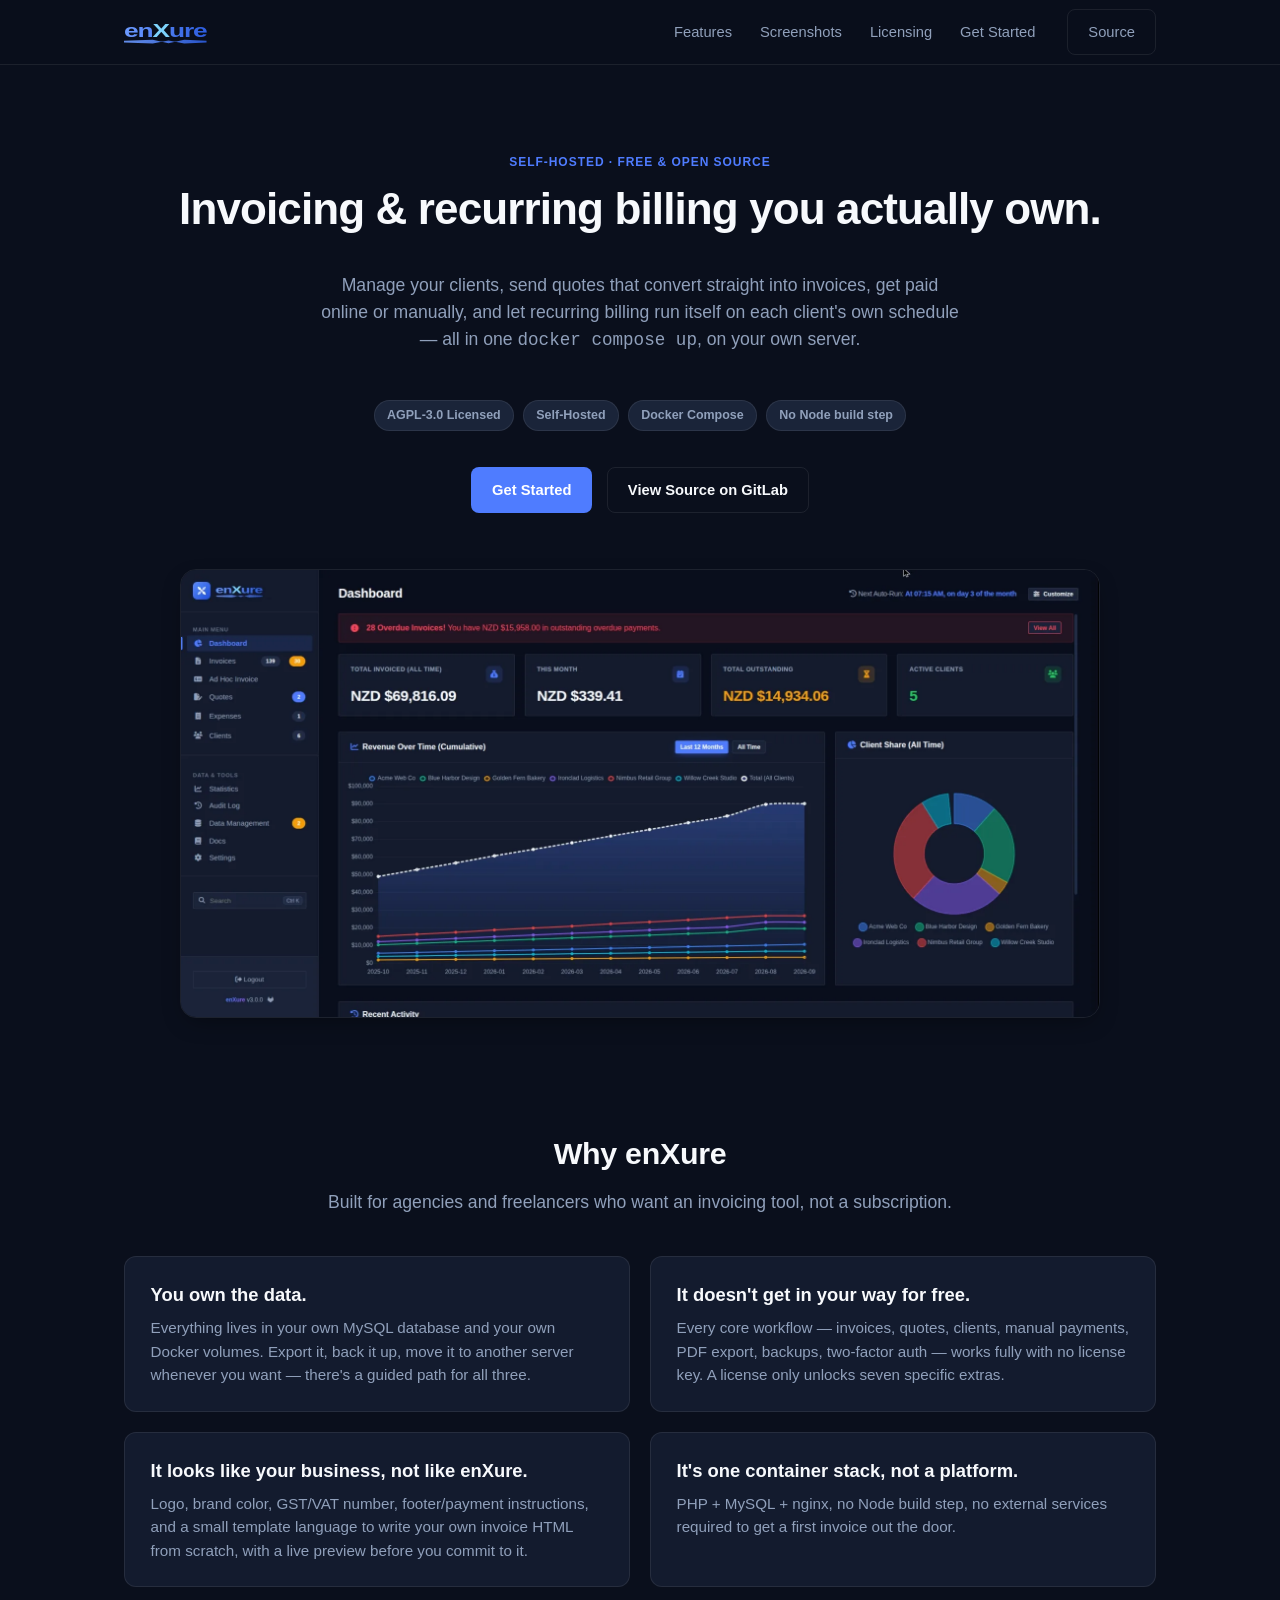
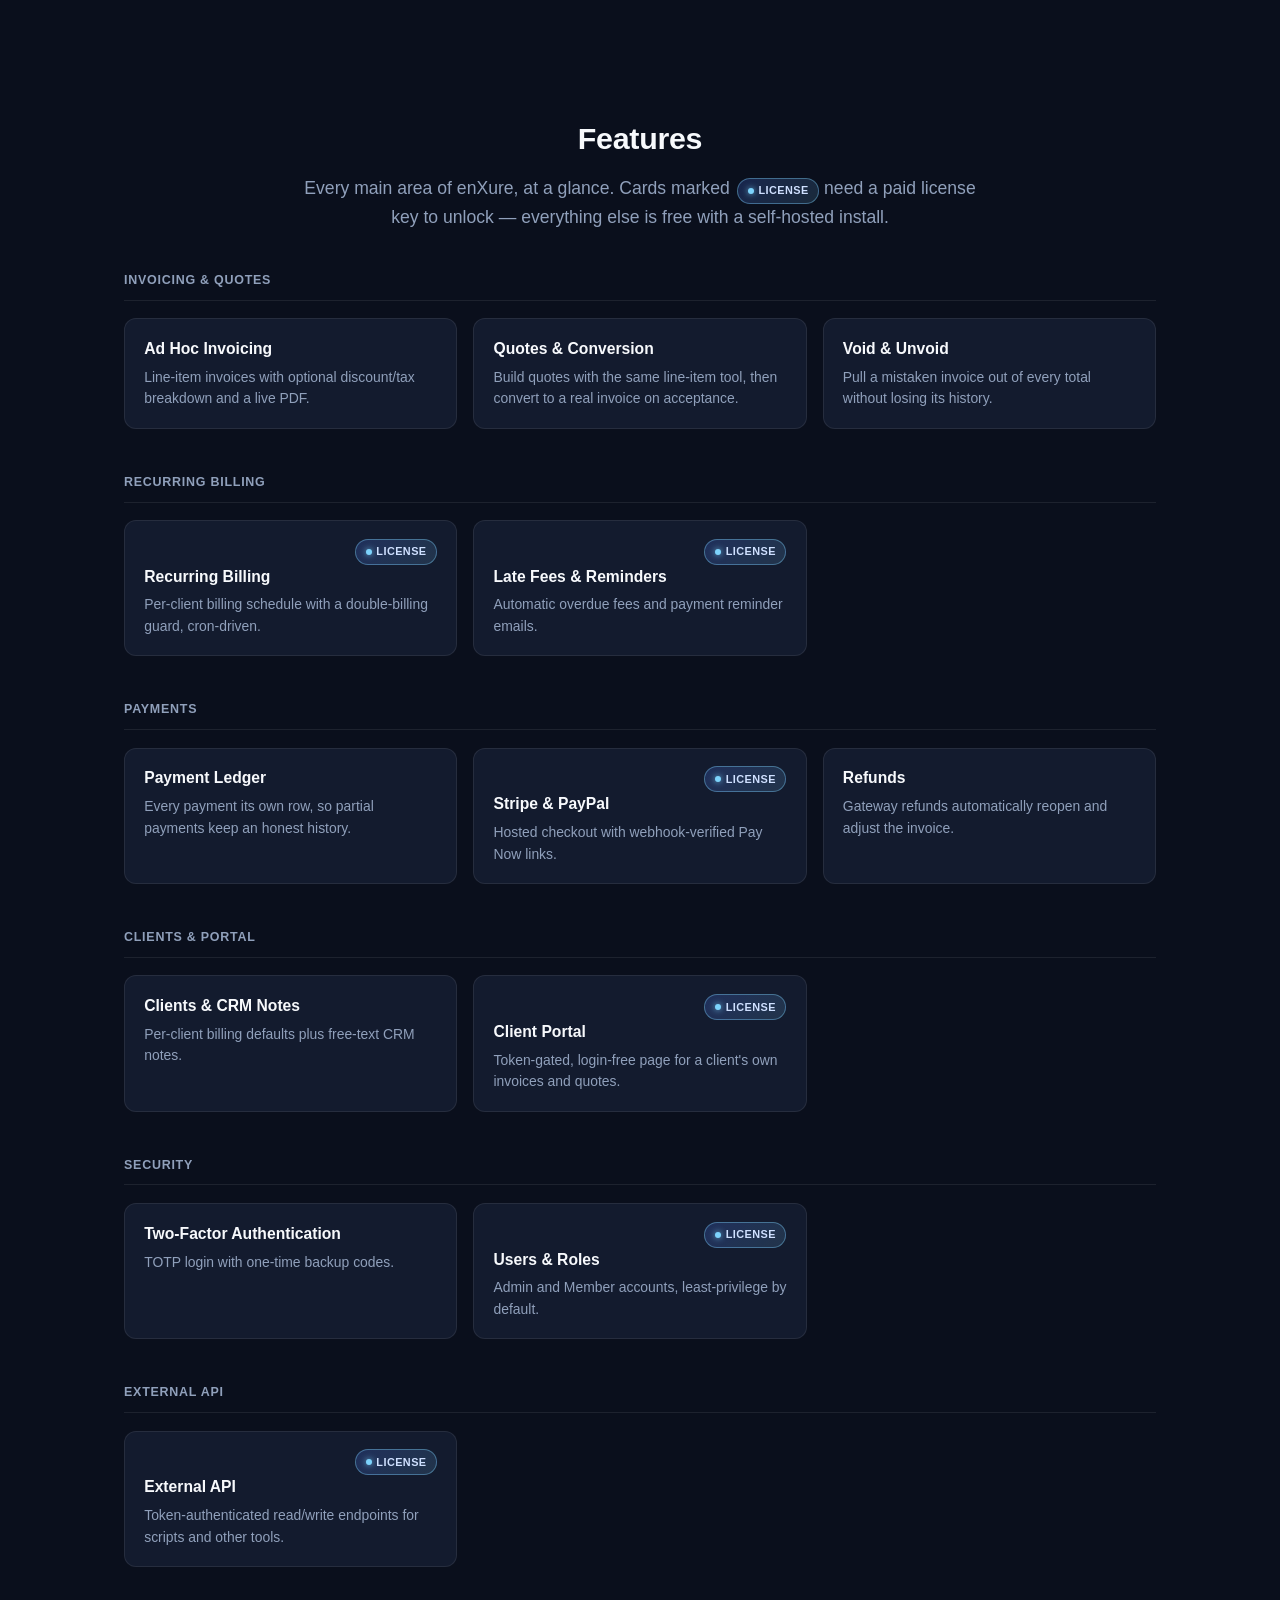
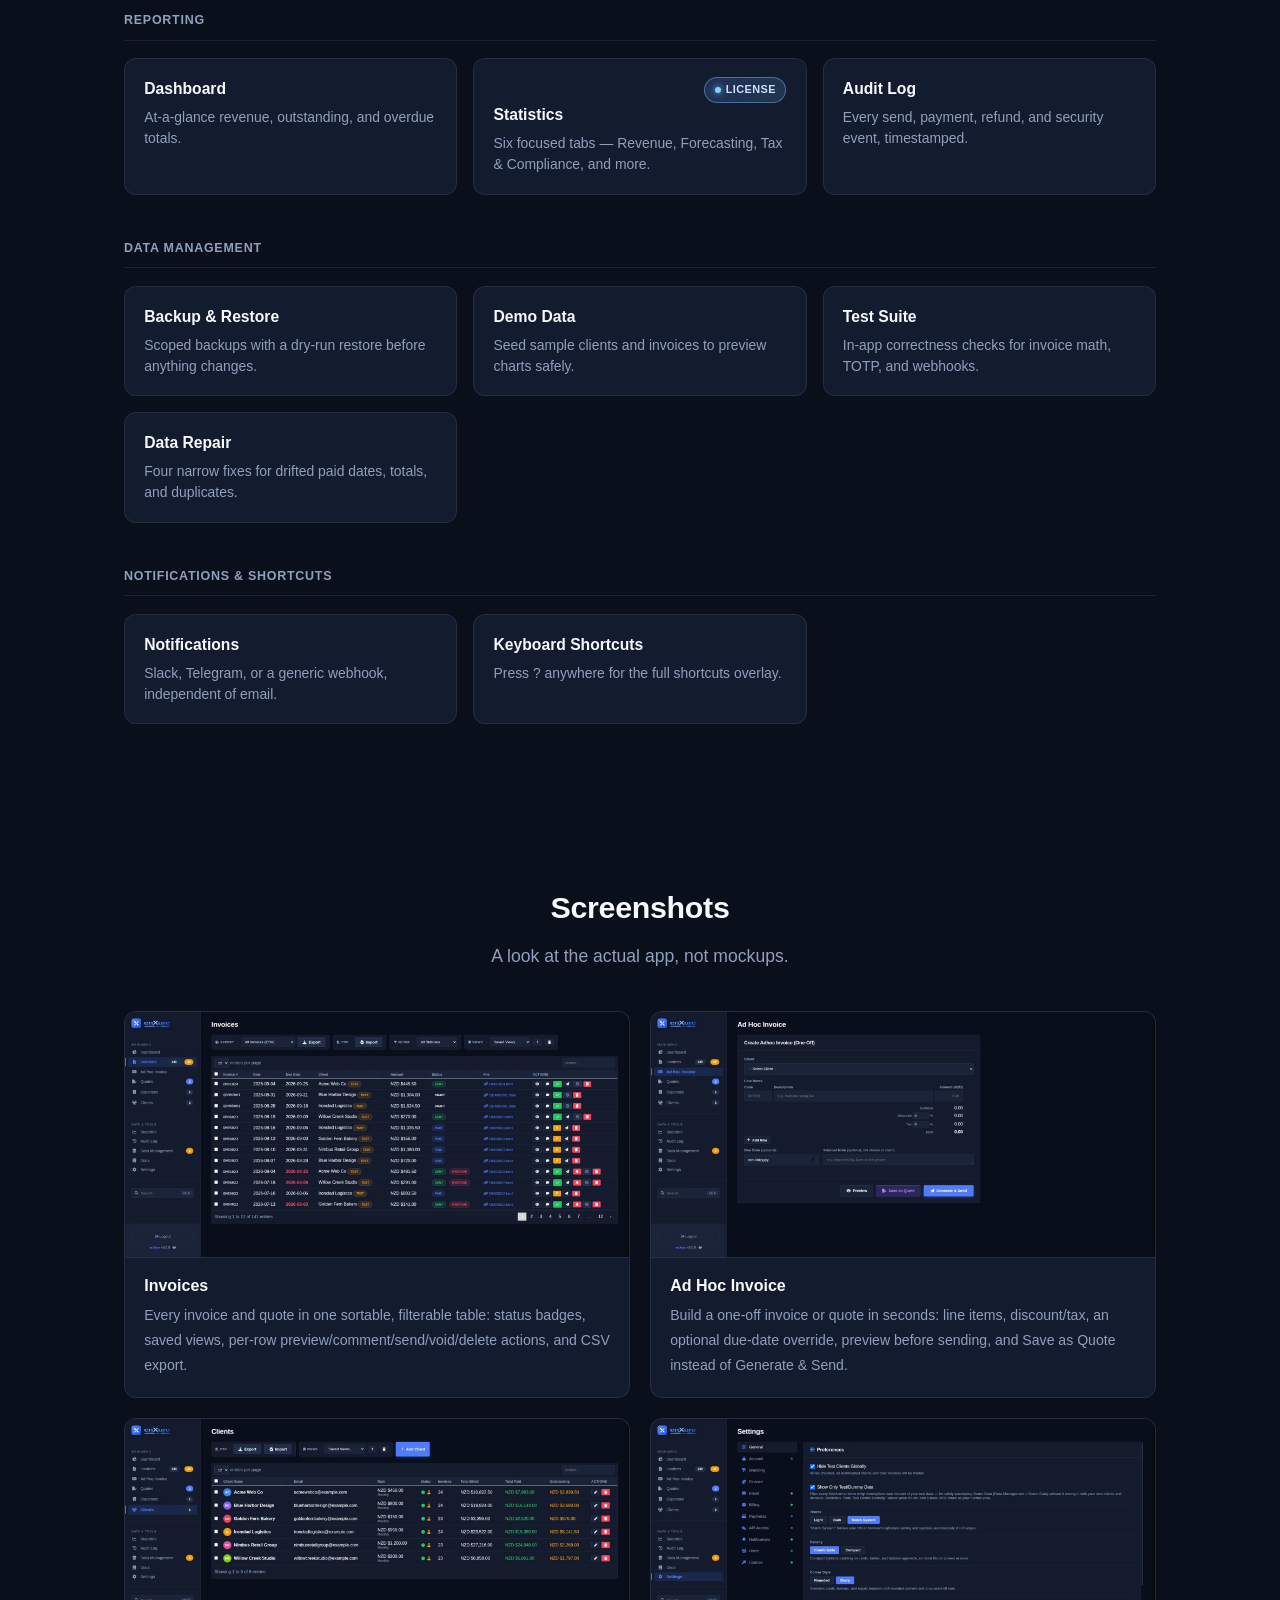
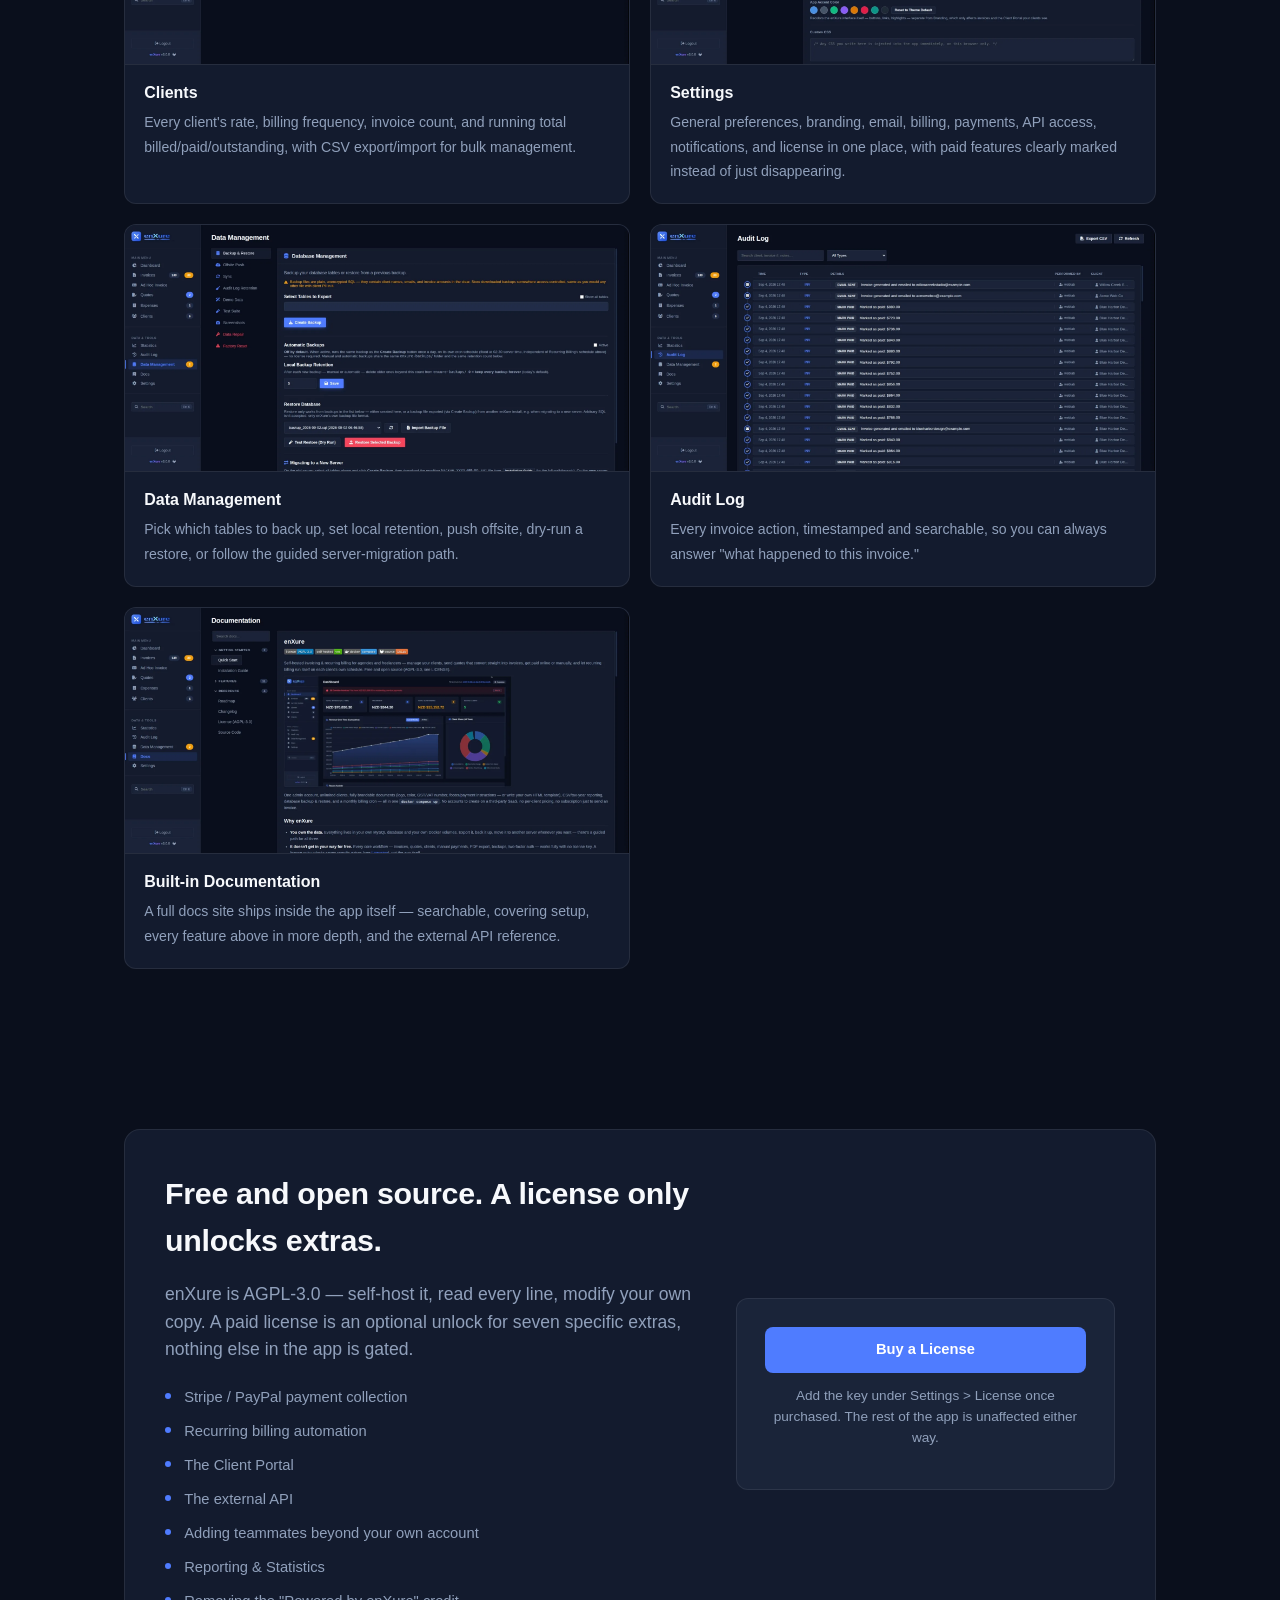
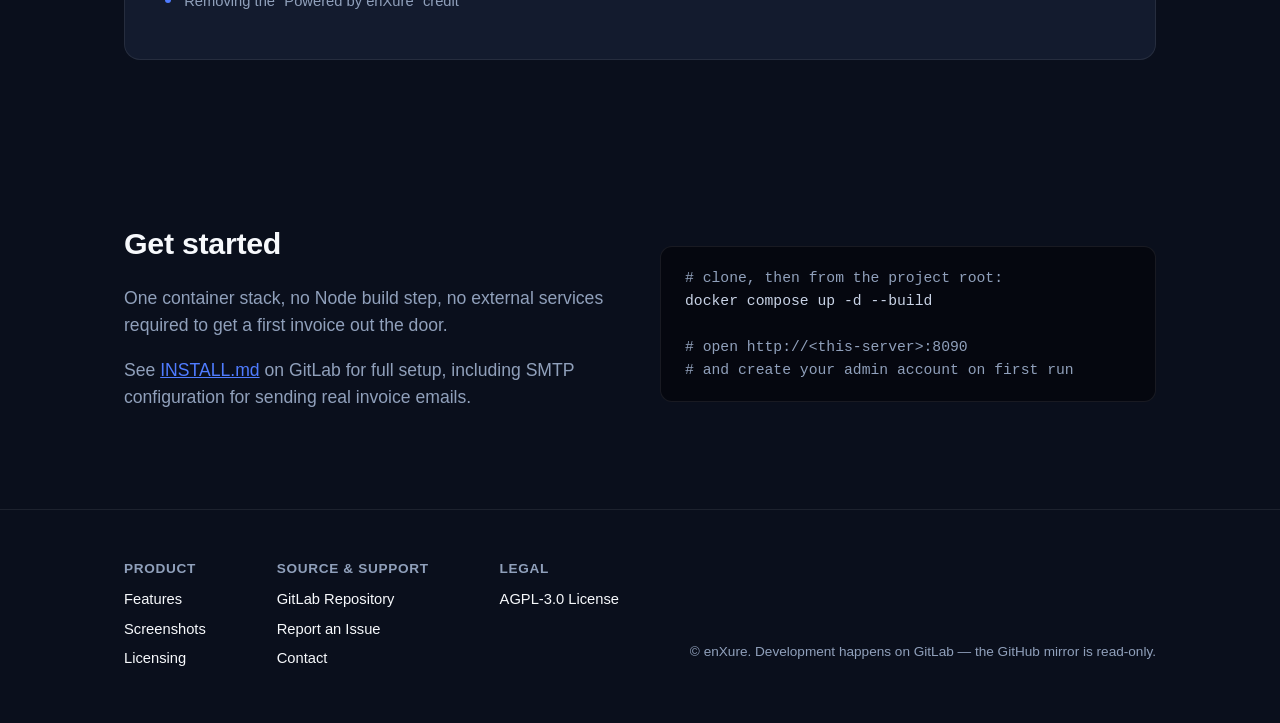
==== public/index.html @ fd8cf724 "CI: add public GitLab Pages landing site and Pages job Static marketing/landing page under public/ (" ====
<!DOCTYPE html>
<html lang="en">

<head>
    <meta charset="UTF-8">
    <meta name="viewport" content="width=device-width, initial-scale=1.0">
    <title>enXure — Self-Hosted Invoicing &amp; Recurring Billing</title>
    <meta name="description"
        content="Self-hosted invoicing and recurring billing for agencies and freelancers. Free and open source (AGPL-3.0), one docker compose up to run.">
    <link rel="icon" type="image/svg+xml" href="assets/img/enxure-mark.svg" />
    <link rel="alternate icon" href="assets/img/favicon.ico" />
    <link rel="apple-touch-icon" href="assets/img/apple-touch-icon.png" />
    <meta name="theme-color" content="#0a0f1c" />
    <style>
        :root {
            --bg-color: #0a0f1c;
            --surface: #131b2e;
            --surface-2: #1a2439;
            --surface-hover: #212d47;
            --text-primary: #f7f9fc;
            --text-secondary: #90a0bb;
            --accent: #4f7cff;
            --accent-hover: #3d63e0;
            --accent-soft: rgba(79, 124, 255, 0.12);
            --border: rgba(255, 255, 255, 0.08);
            --radius-sm: 8px;
            --radius-md: 12px;
            --radius-lg: 16px;
            --shadow-md: 0 8px 24px -8px rgba(0, 0, 0, 0.45);
        }

        * {
            box-sizing: border-box;
        }

        html {
            scroll-behavior: smooth;
        }

        body {
            margin: 0;
            background: var(--bg-color);
            color: var(--text-primary);
            font-family: -apple-system, BlinkMacSystemFont, "Segoe UI", Inter, Roboto, sans-serif;
            line-height: 1.55;
        }

        a {
            color: var(--accent);
        }

        .wrap {
            max-width: 1080px;
            margin: 0 auto;
            padding: 0 1.5rem;
        }

        header.site-nav {
            position: sticky;
            top: 0;
            z-index: 10;
            background: rgba(10, 15, 28, 0.85);
            backdrop-filter: blur(8px);
            border-bottom: 1px solid var(--border);
        }

        .site-nav .wrap {
            display: flex;
            align-items: center;
            justify-content: space-between;
            height: 64px;
        }

        .site-nav img.wordmark {
            height: 26px;
            display: block;
        }

        .site-nav nav {
            display: flex;
            gap: 1.75rem;
            align-items: center;
        }

        .site-nav nav a {
            color: var(--text-secondary);
            text-decoration: none;
            font-size: 0.92rem;
            font-weight: 500;
        }

        .site-nav nav a:hover {
            color: var(--text-primary);
        }

        .site-nav .btn {
            margin-left: 0.25rem;
        }

        .btn {
            display: inline-flex;
            align-items: center;
            gap: 0.4rem;
            padding: 0.65rem 1.25rem;
            border-radius: var(--radius-sm);
            font-weight: 600;
            font-size: 0.92rem;
            text-decoration: none;
            border: 1px solid transparent;
            cursor: pointer;
        }

        .btn-primary {
            background: var(--accent);
            color: #fff;
        }

        .btn-primary:hover {
            background: var(--accent-hover);
        }

        .btn-ghost {
            background: transparent;
            border-color: var(--border);
            color: var(--text-primary);
        }

        .btn-ghost:hover {
            background: var(--surface-hover);
        }

        section {
            padding: 5rem 0;
        }

        section.tight {
            padding: 3rem 0;
        }

        .eyebrow {
            text-transform: uppercase;
            letter-spacing: 0.08em;
            font-size: 0.75rem;
            font-weight: 700;
            color: var(--accent);
            margin: 0 0 0.75rem;
        }

        h1 {
            font-size: 2.75rem;
            line-height: 1.15;
            margin: 0 0 1.25rem;
            letter-spacing: -0.02em;
        }

        h2 {
            font-size: 1.9rem;
            margin: 0 0 0.75rem;
            letter-spacing: -0.01em;
        }

        h3 {
            font-size: 1.15rem;
            margin: 0 0 0.4rem;
        }

        .sub {
            color: var(--text-secondary);
            font-size: 1.1rem;
            max-width: 640px;
        }

        .section-head {
            max-width: 680px;
            margin: 0 auto 2.5rem;
            text-align: center;
        }

        .section-head .sub {
            max-width: none;
            margin: 0 auto;
        }

        /* Hero */
        .hero {
            padding: 5.5rem 0 4rem;
            text-align: center;
        }

        .hero .wrap {
            display: flex;
            flex-direction: column;
            align-items: center;
        }

        .badges {
            display: flex;
            gap: 0.6rem;
            flex-wrap: wrap;
            justify-content: center;
            margin: 1.75rem 0 2.25rem;
        }

        .badge {
            display: inline-flex;
            align-items: center;
            padding: 0.3rem 0.75rem;
            border-radius: 999px;
            font-size: 0.78rem;
            font-weight: 600;
            background: var(--surface-2);
            border: 1px solid var(--border);
            color: var(--text-secondary);
        }

        .badge.license {
            background: linear-gradient(135deg, rgba(79, 124, 255, 0.22), rgba(125, 211, 252, 0.14));
            border-color: rgba(125, 211, 252, 0.4);
            color: #cfe0ff;
            text-transform: uppercase;
            letter-spacing: 0.04em;
            font-size: 0.68rem;
            padding: 0.22rem 0.6rem;
            gap: 0.3rem;
        }

        .badge.license::before {
            content: "";
            width: 6px;
            height: 6px;
            border-radius: 50%;
            background: #7dd3fc;
            box-shadow: 0 0 6px rgba(125, 211, 252, 0.9);
        }

        .cta-row {
            display: flex;
            gap: 0.9rem;
            flex-wrap: wrap;
            justify-content: center;
        }

        .hero-shot {
            margin-top: 3.5rem;
            border-radius: var(--radius-lg);
            overflow: hidden;
            border: 1px solid var(--border);
            box-shadow: var(--shadow-md);
            max-width: 920px;
        }

        .hero-shot img {
            display: block;
            width: 100%;
            height: auto;
        }

        /* Why cards */
        .why-grid {
            display: grid;
            grid-template-columns: repeat(2, 1fr);
            gap: 1.25rem;
        }

        .why-card {
            background: var(--surface);
            border: 1px solid var(--border);
            border-radius: var(--radius-md);
            padding: 1.5rem 1.6rem;
        }

        .why-card p {
            color: var(--text-secondary);
            margin: 0;
            font-size: 0.95rem;
        }

        /* Feature groups */
        .feature-group {
            margin-bottom: 2.75rem;
        }

        .feature-group:last-child {
            margin-bottom: 0;
        }

        .feature-group-title {
            font-size: 0.78rem;
            font-weight: 700;
            text-transform: uppercase;
            letter-spacing: 0.06em;
            color: var(--text-secondary);
            border-bottom: 1px solid var(--border);
            padding-bottom: 0.6rem;
            margin-bottom: 1.1rem;
        }

        .feature-cards-grid {
            display: grid;
            grid-template-columns: repeat(3, 1fr);
            gap: 1rem;
        }

        .feature-card {
            background: var(--surface);
            border: 1px solid var(--border);
            border-radius: var(--radius-md);
            padding: 1.1rem 1.2rem;
            transition: transform 0.15s ease, border-color 0.15s ease, background 0.15s ease, box-shadow 0.15s ease;
        }

        .feature-card:hover {
            transform: translateY(-3px);
            border-color: rgba(79, 124, 255, 0.4);
            background: var(--surface-hover);
            box-shadow: var(--shadow-md);
        }

        .feature-card-top {
            display: flex;
            justify-content: flex-end;
            min-height: 1.4rem;
        }

        .feature-card-title {
            font-weight: 700;
            font-size: 0.98rem;
            margin-bottom: 0.35rem;
        }

        .feature-card-desc {
            color: var(--text-secondary);
            font-size: 0.87rem;
            margin: 0;
        }

        /* Screenshots */
        .shot-grid {
            display: grid;
            grid-template-columns: repeat(2, 1fr);
            gap: 1.25rem;
        }

        .shot-card {
            background: var(--surface);
            border: 1px solid var(--border);
            border-radius: var(--radius-md);
            overflow: hidden;
        }

        .shot-card img {
            display: block;
            width: 100%;
            height: auto;
            border-bottom: 1px solid var(--border);
        }

        .shot-card-body {
            padding: 1rem 1.2rem 1.2rem;
        }

        .shot-card-body strong {
            display: block;
            margin-bottom: 0.25rem;
        }

        .shot-card-body span {
            color: var(--text-secondary);
            font-size: 0.88rem;
        }

        /* Licensing */
        .license-panel {
            background: var(--surface);
            border: 1px solid var(--border);
            border-radius: var(--radius-lg);
            padding: 2.5rem;
            display: grid;
            grid-template-columns: 1.4fr 1fr;
            gap: 2.5rem;
            align-items: center;
        }

        .license-panel .sub {
            max-width: none;
        }

        .license-list {
            margin: 1rem 0 0;
            padding: 0;
            list-style: none;
            color: var(--text-secondary);
            font-size: 0.92rem;
        }

        .license-list li {
            padding: 0.35rem 0 0.35rem 1.2rem;
            position: relative;
        }

        .license-list li::before {
            content: "";
            position: absolute;
            left: 0;
            top: 0.75rem;
            width: 6px;
            height: 6px;
            border-radius: 50%;
            background: var(--accent);
        }

        .license-buy {
            background: var(--surface-2);
            border: 1px solid var(--border);
            border-radius: var(--radius-md);
            padding: 1.75rem;
            text-align: center;
        }

        .license-buy .price-note {
            color: var(--text-secondary);
            font-size: 0.85rem;
            margin-top: 0.75rem;
        }

        /* Quick start */
        .quickstart-panel {
            display: grid;
            grid-template-columns: 1fr 1fr;
            gap: 2.5rem;
            align-items: center;
        }

        pre.code {
            background: #05070f;
            border: 1px solid var(--border);
            border-radius: var(--radius-md);
            padding: 1.25rem 1.5rem;
            font-family: "SF Mono", Menlo, Consolas, monospace;
            font-size: 0.92rem;
            color: #c9d3e6;
            overflow-x: auto;
        }

        pre.code .cmt {
            color: var(--text-secondary);
        }

        /* Footer */
        footer {
            border-top: 1px solid var(--border);
            padding: 3rem 0;
        }

        footer .wrap {
            display: flex;
            justify-content: space-between;
            flex-wrap: wrap;
            gap: 1.5rem;
        }

        footer .foot-col h4 {
            margin: 0 0 0.6rem;
            font-size: 0.85rem;
            color: var(--text-secondary);
            text-transform: uppercase;
            letter-spacing: 0.05em;
        }

        footer .foot-col a {
            display: block;
            color: var(--text-primary);
            text-decoration: none;
            font-size: 0.92rem;
            margin-bottom: 0.4rem;
        }

        footer .foot-col a:hover {
            color: var(--accent);
        }

        footer .copyright {
            color: var(--text-secondary);
            font-size: 0.85rem;
        }

        @media (max-width: 760px) {
            h1 {
                font-size: 2.1rem;
            }

            .why-grid,
            .shot-grid,
            .quickstart-panel {
                grid-template-columns: 1fr;
            }

            .feature-cards-grid {
                grid-template-columns: 1fr 1fr;
            }

            .license-panel {
                grid-template-columns: 1fr;
                padding: 1.75rem;
            }

            .site-nav nav a:not(.btn) {
                display: none;
            }
        }
    </style>
</head>

<body>

    <header class="site-nav">
        <div class="wrap">
            <img class="wordmark" src="assets/img/enxure-wordmark.svg" alt="enXure">
            <nav>
                <a href="#features">Features</a>
                <a href="#screenshots">Screenshots</a>
                <a href="#licensing">Licensing</a>
                <a href="#get-started">Get Started</a>
                <a class="btn btn-ghost" href="https://gitlab.com/weblabnz/enxure" target="_blank" rel="noopener">Source</a>
            </nav>
        </div>
    </header>

    <section class="hero">
        <div class="wrap">
            <p class="eyebrow">Self-hosted &middot; Free &amp; open source</p>
            <h1>Invoicing &amp; recurring billing you actually own.</h1>
            <p class="sub">Manage your clients, send quotes that convert straight into invoices, get paid online or manually, and let recurring billing run itself on each client's own schedule &mdash; all in one <code>docker compose up</code>, on your own server.</p>
            <div class="badges">
                <span class="badge">AGPL-3.0 Licensed</span>
                <span class="badge">Self-Hosted</span>
                <span class="badge">Docker Compose</span>
                <span class="badge">No Node build step</span>
            </div>
            <div class="cta-row">
                <a class="btn btn-primary" href="#get-started">Get Started</a>
                <a class="btn btn-ghost" href="https://gitlab.com/weblabnz/enxure" target="_blank" rel="noopener">View Source on GitLab</a>
            </div>
            <div class="hero-shot">
                <img src="assets/screenshots/enxure-dashboard.webp" alt="enXure dashboard showing revenue, outstanding, and overdue totals">
            </div>
        </div>
    </section>

    <section class="tight" id="why">
        <div class="wrap">
            <div class="section-head">
                <h2>Why enXure</h2>
                <p class="sub">Built for agencies and freelancers who want an invoicing tool, not a subscription.</p>
            </div>
            <div class="why-grid">
                <div class="why-card">
                    <h3>You own the data.</h3>
                    <p>Everything lives in your own MySQL database and your own Docker volumes. Export it, back it up, move it to another server whenever you want &mdash; there's a guided path for all three.</p>
                </div>
                <div class="why-card">
                    <h3>It doesn't get in your way for free.</h3>
                    <p>Every core workflow &mdash; invoices, quotes, clients, manual payments, PDF export, backups, two-factor auth &mdash; works fully with no license key. A license only unlocks seven specific extras.</p>
                </div>
                <div class="why-card">
                    <h3>It looks like your business, not like enXure.</h3>
                    <p>Logo, brand color, GST/VAT number, footer/payment instructions, and a small template language to write your own invoice HTML from scratch, with a live preview before you commit to it.</p>
                </div>
                <div class="why-card">
                    <h3>It's one container stack, not a platform.</h3>
                    <p>PHP + MySQL + nginx, no Node build step, no external services required to get a first invoice out the door.</p>
                </div>
            </div>
        </div>
    </section>

    <section id="features">
        <div class="wrap">
            <div class="section-head">
                <h2>Features</h2>
                <p class="sub">Every main area of enXure, at a glance. Cards marked <span class="badge license" style="margin-left:0.15rem;">License</span> need a paid license key to unlock &mdash; everything else is free with a self-hosted install.</p>
            </div>

            <div class="feature-group">
                <div class="feature-group-title">Invoicing &amp; Quotes</div>
                <div class="feature-cards-grid">
                    <div class="feature-card">
                        <div class="feature-card-title">Ad Hoc Invoicing</div>
                        <p class="feature-card-desc">Line-item invoices with optional discount/tax breakdown and a live PDF.</p>
                    </div>
                    <div class="feature-card">
                        <div class="feature-card-title">Quotes &amp; Conversion</div>
                        <p class="feature-card-desc">Build quotes with the same line-item tool, then convert to a real invoice on acceptance.</p>
                    </div>
                    <div class="feature-card">
                        <div class="feature-card-title">Void &amp; Unvoid</div>
                        <p class="feature-card-desc">Pull a mistaken invoice out of every total without losing its history.</p>
                    </div>
                </div>
            </div>

            <div class="feature-group">
                <div class="feature-group-title">Recurring Billing</div>
                <div class="feature-cards-grid">
                    <div class="feature-card">
                        <div class="feature-card-top"><span class="badge license">License</span></div>
                        <div class="feature-card-title">Recurring Billing</div>
                        <p class="feature-card-desc">Per-client billing schedule with a double-billing guard, cron-driven.</p>
                    </div>
                    <div class="feature-card">
                        <div class="feature-card-top"><span class="badge license">License</span></div>
                        <div class="feature-card-title">Late Fees &amp; Reminders</div>
                        <p class="feature-card-desc">Automatic overdue fees and payment reminder emails.</p>
                    </div>
                </div>
            </div>

            <div class="feature-group">
                <div class="feature-group-title">Payments</div>
                <div class="feature-cards-grid">
                    <div class="feature-card">
                        <div class="feature-card-title">Payment Ledger</div>
                        <p class="feature-card-desc">Every payment its own row, so partial payments keep an honest history.</p>
                    </div>
                    <div class="feature-card">
                        <div class="feature-card-top"><span class="badge license">License</span></div>
                        <div class="feature-card-title">Stripe &amp; PayPal</div>
                        <p class="feature-card-desc">Hosted checkout with webhook-verified Pay Now links.</p>
                    </div>
                    <div class="feature-card">
                        <div class="feature-card-title">Refunds</div>
                        <p class="feature-card-desc">Gateway refunds automatically reopen and adjust the invoice.</p>
                    </div>
                </div>
            </div>

            <div class="feature-group">
                <div class="feature-group-title">Clients &amp; Portal</div>
                <div class="feature-cards-grid">
                    <div class="feature-card">
                        <div class="feature-card-title">Clients &amp; CRM Notes</div>
                        <p class="feature-card-desc">Per-client billing defaults plus free-text CRM notes.</p>
                    </div>
                    <div class="feature-card">
                        <div class="feature-card-top"><span class="badge license">License</span></div>
                        <div class="feature-card-title">Client Portal</div>
                        <p class="feature-card-desc">Token-gated, login-free page for a client's own invoices and quotes.</p>
                    </div>
                </div>
            </div>

            <div class="feature-group">
                <div class="feature-group-title">Security</div>
                <div class="feature-cards-grid">
                    <div class="feature-card">
                        <div class="feature-card-title">Two-Factor Authentication</div>
                        <p class="feature-card-desc">TOTP login with one-time backup codes.</p>
                    </div>
                    <div class="feature-card">
                        <div class="feature-card-top"><span class="badge license">License</span></div>
                        <div class="feature-card-title">Users &amp; Roles</div>
                        <p class="feature-card-desc">Admin and Member accounts, least-privilege by default.</p>
                    </div>
                </div>
            </div>

            <div class="feature-group">
                <div class="feature-group-title">External API</div>
                <div class="feature-cards-grid">
                    <div class="feature-card">
                        <div class="feature-card-top"><span class="badge license">License</span></div>
                        <div class="feature-card-title">External API</div>
                        <p class="feature-card-desc">Token-authenticated read/write endpoints for scripts and other tools.</p>
                    </div>
                </div>
            </div>

            <div class="feature-group">
                <div class="feature-group-title">Reporting</div>
                <div class="feature-cards-grid">
                    <div class="feature-card">
                        <div class="feature-card-title">Dashboard</div>
                        <p class="feature-card-desc">At-a-glance revenue, outstanding, and overdue totals.</p>
                    </div>
                    <div class="feature-card">
                        <div class="feature-card-top"><span class="badge license">License</span></div>
                        <div class="feature-card-title">Statistics</div>
                        <p class="feature-card-desc">Six focused tabs &mdash; Revenue, Forecasting, Tax &amp; Compliance, and more.</p>
                    </div>
                    <div class="feature-card">
                        <div class="feature-card-title">Audit Log</div>
                        <p class="feature-card-desc">Every send, payment, refund, and security event, timestamped.</p>
                    </div>
                </div>
            </div>

            <div class="feature-group">
                <div class="feature-group-title">Data Management</div>
                <div class="feature-cards-grid">
                    <div class="feature-card">
                        <div class="feature-card-title">Backup &amp; Restore</div>
                        <p class="feature-card-desc">Scoped backups with a dry-run restore before anything changes.</p>
                    </div>
                    <div class="feature-card">
                        <div class="feature-card-title">Demo Data</div>
                        <p class="feature-card-desc">Seed sample clients and invoices to preview charts safely.</p>
                    </div>
                    <div class="feature-card">
                        <div class="feature-card-title">Test Suite</div>
                        <p class="feature-card-desc">In-app correctness checks for invoice math, TOTP, and webhooks.</p>
                    </div>
                    <div class="feature-card">
                        <div class="feature-card-title">Data Repair</div>
                        <p class="feature-card-desc">Four narrow fixes for drifted paid dates, totals, and duplicates.</p>
                    </div>
                </div>
            </div>

            <div class="feature-group">
                <div class="feature-group-title">Notifications &amp; Shortcuts</div>
                <div class="feature-cards-grid">
                    <div class="feature-card">
                        <div class="feature-card-title">Notifications</div>
                        <p class="feature-card-desc">Slack, Telegram, or a generic webhook, independent of email.</p>
                    </div>
                    <div class="feature-card">
                        <div class="feature-card-title">Keyboard Shortcuts</div>
                        <p class="feature-card-desc">Press ? anywhere for the full shortcuts overlay.</p>
                    </div>
                </div>
            </div>
        </div>
    </section>

    <section id="screenshots">
        <div class="wrap">
            <div class="section-head">
                <h2>Screenshots</h2>
                <p class="sub">A look at the actual app, not mockups.</p>
            </div>
            <div class="shot-grid">
                <div class="shot-card">
                    <img src="assets/screenshots/enxure-invoices.webp" alt="Invoices list view">
                    <div class="shot-card-body">
                        <strong>Invoices</strong>
                        <span>Every invoice and quote in one sortable, filterable table: status badges, saved views, per-row preview/comment/send/void/delete actions, and CSV export.</span>
                    </div>
                </div>
                <div class="shot-card">
                    <img src="assets/screenshots/enxure-adhoc.webp" alt="Ad hoc invoice builder">
                    <div class="shot-card-body">
                        <strong>Ad Hoc Invoice</strong>
                        <span>Build a one-off invoice or quote in seconds: line items, discount/tax, an optional due-date override, preview before sending, and Save as Quote instead of Generate &amp; Send.</span>
                    </div>
                </div>
                <div class="shot-card">
                    <img src="assets/screenshots/enxure-clients.webp" alt="Clients list view">
                    <div class="shot-card-body">
                        <strong>Clients</strong>
                        <span>Every client's rate, billing frequency, invoice count, and running total billed/paid/outstanding, with CSV export/import for bulk management.</span>
                    </div>
                </div>
                <div class="shot-card">
                    <img src="assets/screenshots/enxure-settings.webp" alt="Settings page">
                    <div class="shot-card-body">
                        <strong>Settings</strong>
                        <span>General preferences, branding, email, billing, payments, API access, notifications, and license in one place, with paid features clearly marked instead of just disappearing.</span>
                    </div>
                </div>
                <div class="shot-card">
                    <img src="assets/screenshots/enxure-datamanagement.webp" alt="Data management page">
                    <div class="shot-card-body">
                        <strong>Data Management</strong>
                        <span>Pick which tables to back up, set local retention, push offsite, dry-run a restore, or follow the guided server-migration path.</span>
                    </div>
                </div>
                <div class="shot-card">
                    <img src="assets/screenshots/enxure-auditlog.webp" alt="Audit log page">
                    <div class="shot-card-body">
                        <strong>Audit Log</strong>
                        <span>Every invoice action, timestamped and searchable, so you can always answer "what happened to this invoice."</span>
                    </div>
                </div>
                <div class="shot-card">
                    <img src="assets/screenshots/enxure-documentation.webp" alt="Built-in documentation">
                    <div class="shot-card-body">
                        <strong>Built-in Documentation</strong>
                        <span>A full docs site ships inside the app itself &mdash; searchable, covering setup, every feature above in more depth, and the external API reference.</span>
                    </div>
                </div>
            </div>
        </div>
    </section>

    <section id="licensing">
        <div class="wrap">
            <div class="license-panel">
                <div>
                    <h2>Free and open source. A license only unlocks extras.</h2>
                    <p class="sub">enXure is AGPL-3.0 &mdash; self-host it, read every line, modify your own copy. A paid license is an optional unlock for seven specific extras, nothing else in the app is gated.</p>
                    <ul class="license-list">
                        <li>Stripe / PayPal payment collection</li>
                        <li>Recurring billing automation</li>
                        <li>The Client Portal</li>
                        <li>The external API</li>
                        <li>Adding teammates beyond your own account</li>
                        <li>Reporting &amp; Statistics</li>
                        <li>Removing the "Powered by enXure" credit</li>
                    </ul>
                </div>
                <div class="license-buy">
                    <a class="btn btn-primary" style="width:100%; justify-content:center;" href="https://buy.polar.sh/polar_cl_l17jacgCGmUFH6VhRN4lg0UeZ70Uj2XBj3N7L1WXKw2" target="_blank" rel="noopener">Buy a License</a>
                    <p class="price-note">Add the key under Settings &gt; License once purchased. The rest of the app is unaffected either way.</p>
                </div>
            </div>
        </div>
    </section>

    <section id="get-started">
        <div class="wrap">
            <div class="quickstart-panel">
                <div>
                    <h2>Get started</h2>
                    <p class="sub">One container stack, no Node build step, no external services required to get a first invoice out the door.</p>
                    <p class="sub" style="margin-top:1rem;">See <a href="https://gitlab.com/weblabnz/enxure/-/blob/main/INSTALL.md" target="_blank" rel="noopener">INSTALL.md</a> on GitLab for full setup, including SMTP configuration for sending real invoice emails.</p>
                </div>
                <pre class="code"><span class="cmt"># clone, then from the project root:</span>
docker compose up -d --build

<span class="cmt"># open http://&lt;this-server&gt;:8090
# and create your admin account on first run</span></pre>
            </div>
        </div>
    </section>

    <footer>
        <div class="wrap">
            <div class="foot-col">
                <h4>Product</h4>
                <a href="#features">Features</a>
                <a href="#screenshots">Screenshots</a>
                <a href="#licensing">Licensing</a>
            </div>
            <div class="foot-col">
                <h4>Source &amp; Support</h4>
                <a href="https://gitlab.com/weblabnz/enxure" target="_blank" rel="noopener">GitLab Repository</a>
                <a href="https://gitlab.com/weblabnz/enxure/-/issues" target="_blank" rel="noopener">Report an Issue</a>
                <a href="mailto:contact-project+weblabnz-enxure-inv@incoming.gitlab.com">Contact</a>
            </div>
            <div class="foot-col">
                <h4>Legal</h4>
                <a href="https://gitlab.com/weblabnz/enxure/-/blob/main/LICENSE" target="_blank" rel="noopener">AGPL-3.0 License</a>
            </div>
            <div class="foot-col" style="align-self:flex-end;">
                <p class="copyright">&copy; enXure. Development happens on GitLab &mdash; the GitHub mirror is read-only.</p>
            </div>
        </div>
    </footer>

</body>

</html>
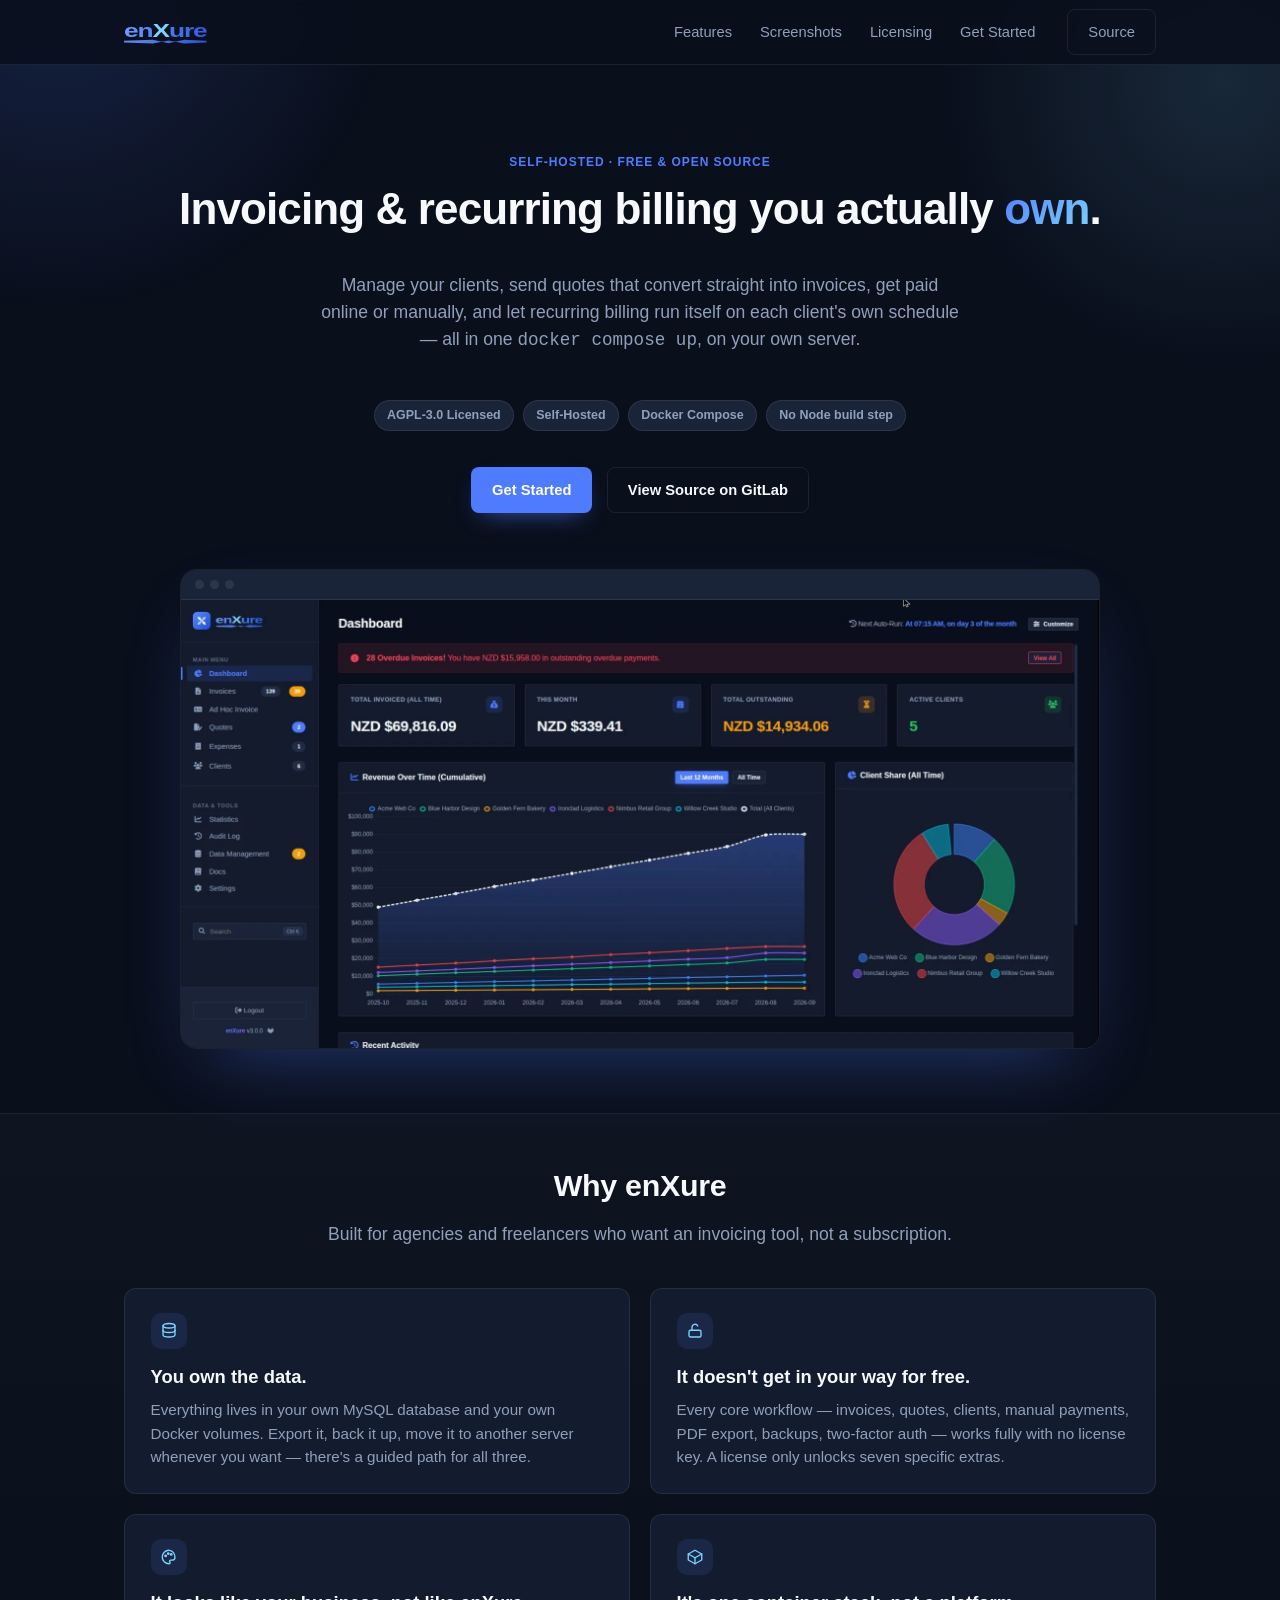
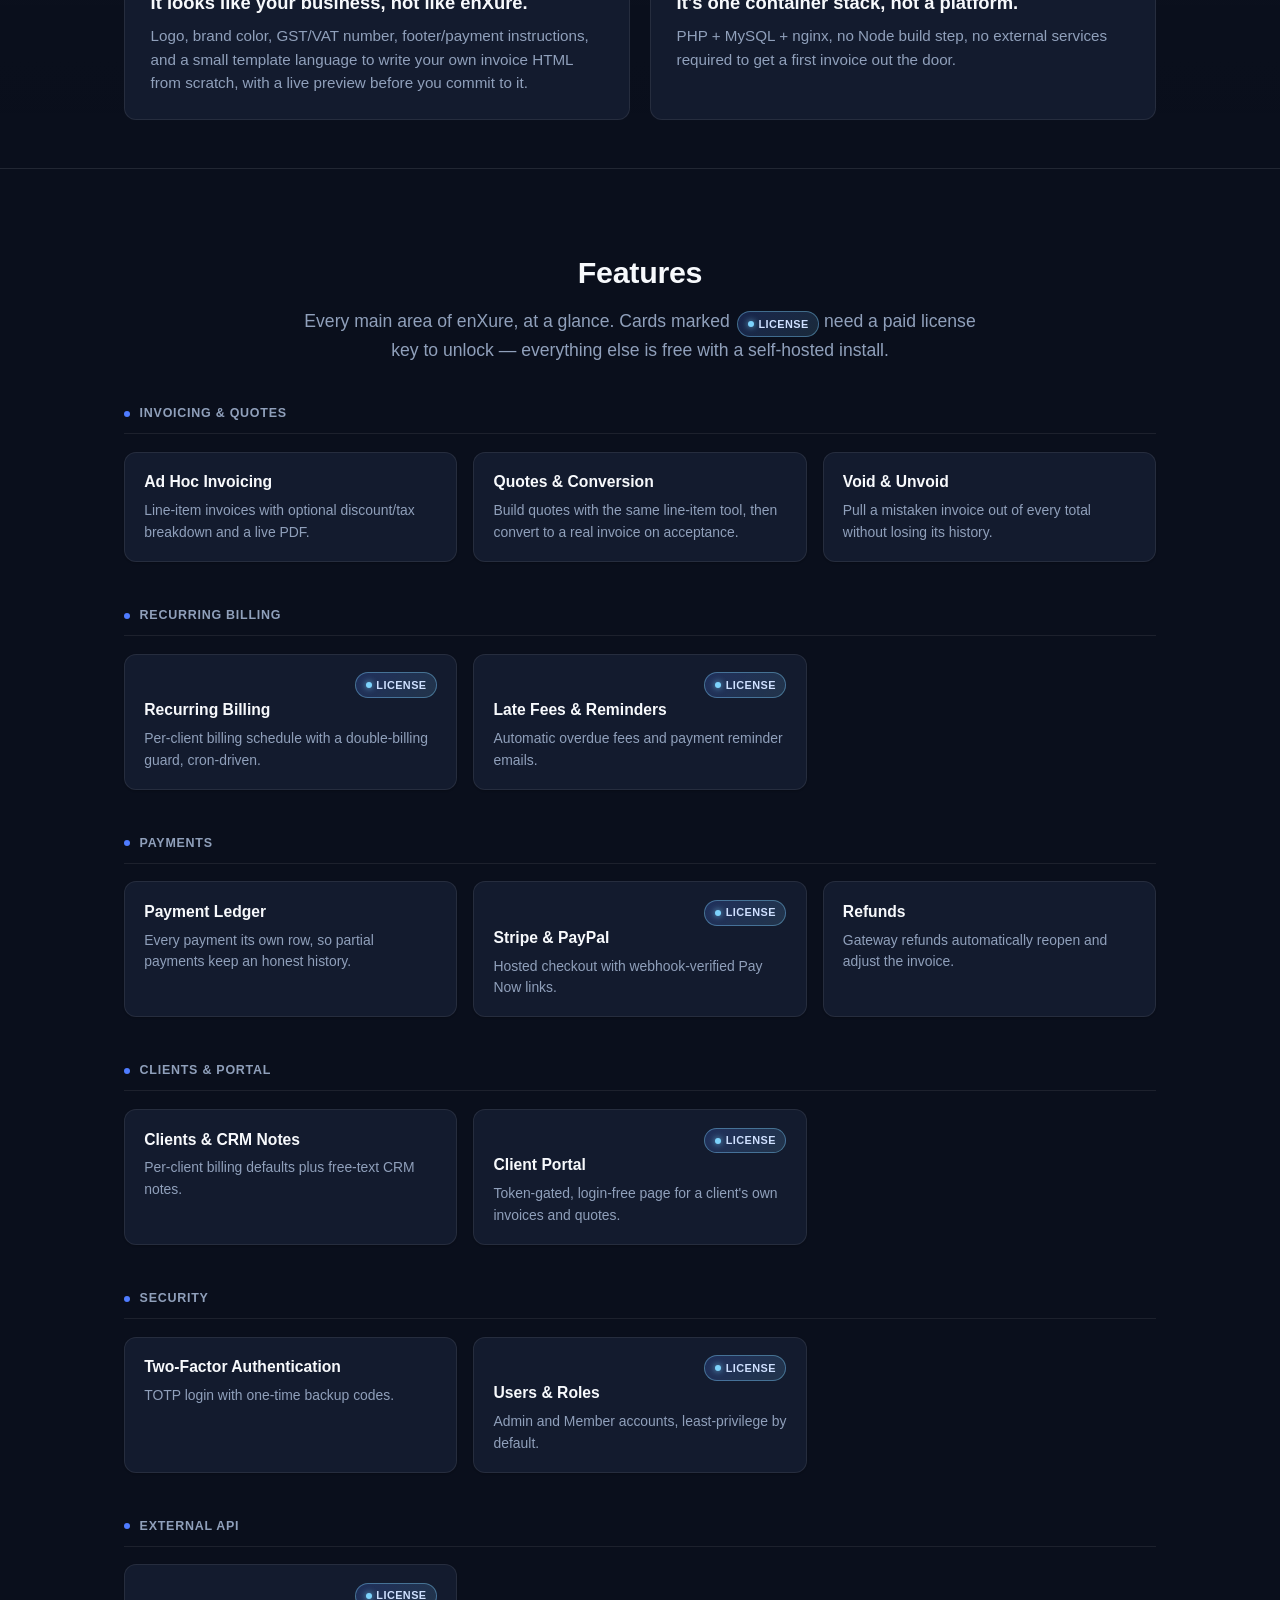
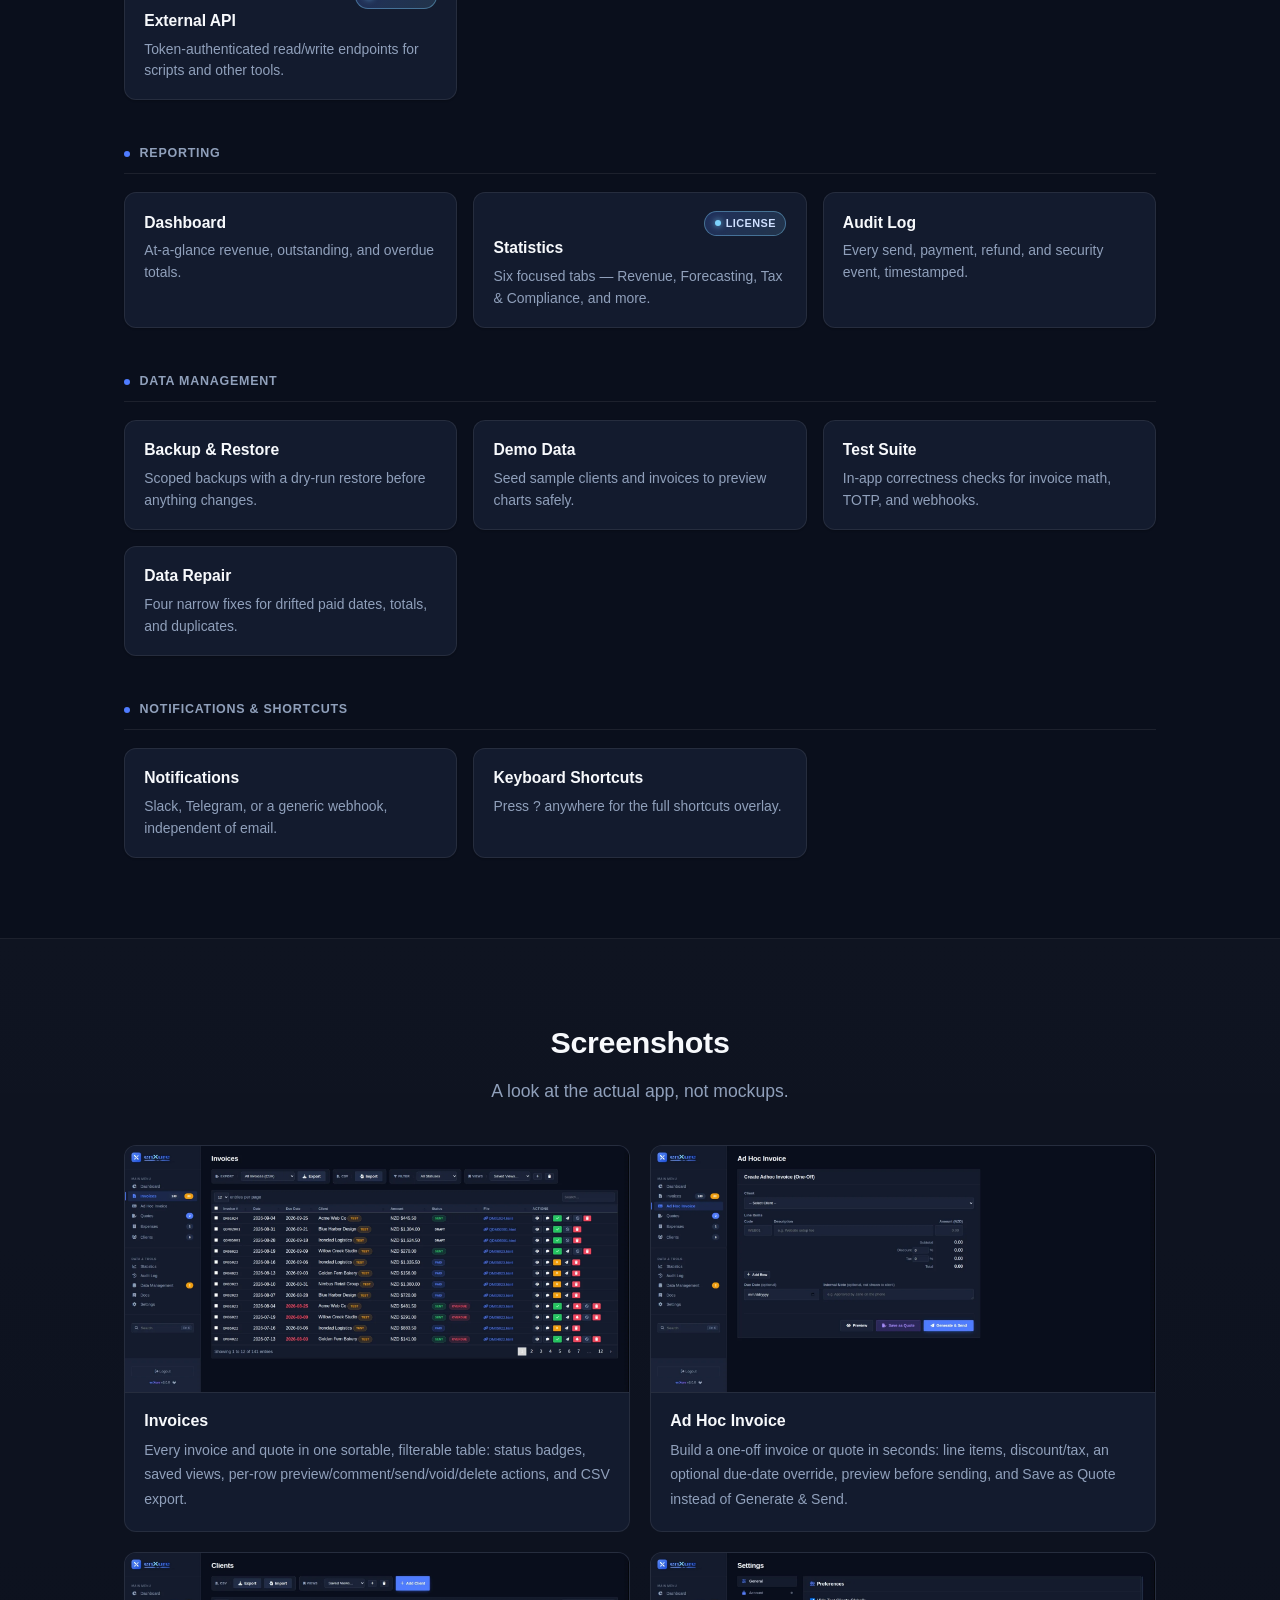
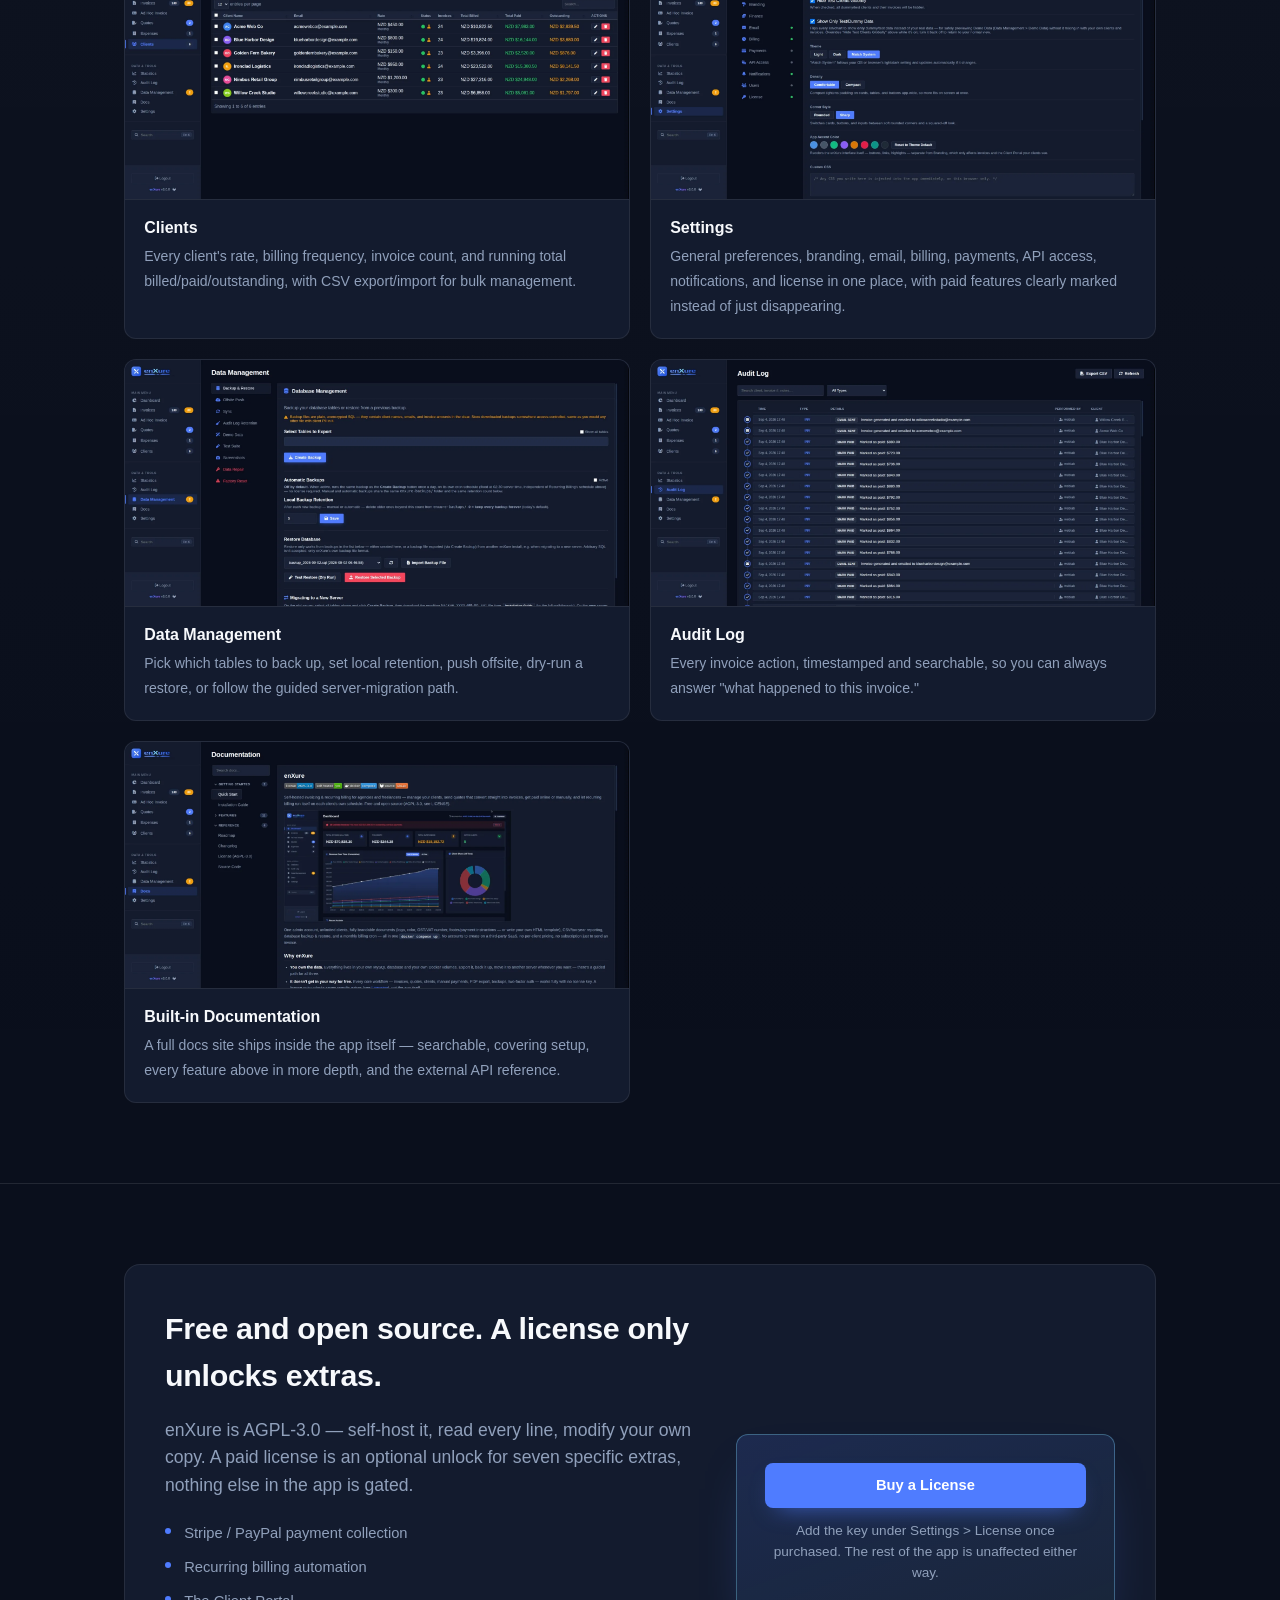
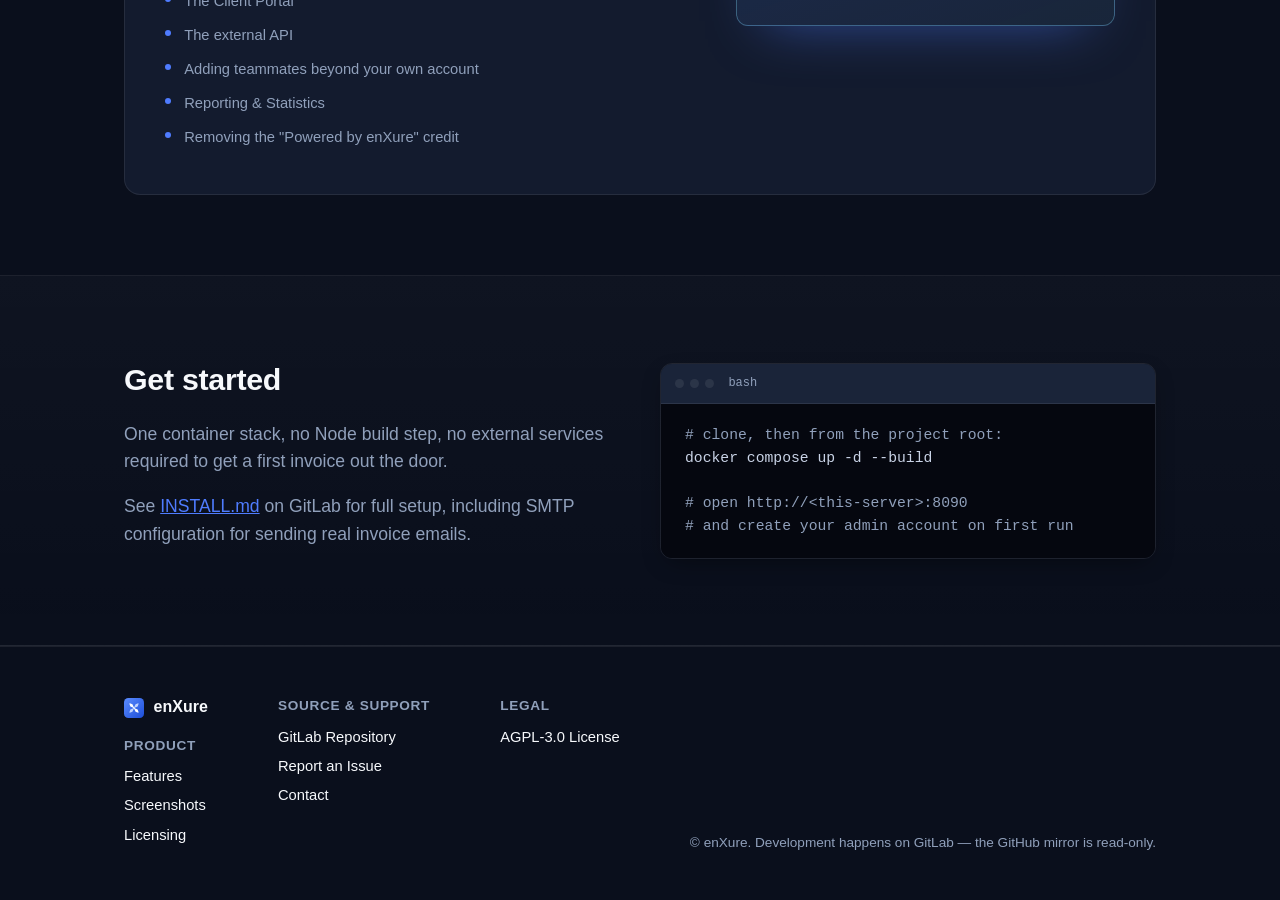
==== commit dfcd39ae: "Site: give the public marketing page a more polished, professional visual pass Adds a subtle gradien" ====
--- a/public/index.html
+++ b/public/index.html
@@ -21,12 +21,14 @@
             --text-secondary: #90a0bb;
             --accent: #4f7cff;
             --accent-hover: #3d63e0;
+            --accent-2: #7dd3fc;
             --accent-soft: rgba(79, 124, 255, 0.12);
             --border: rgba(255, 255, 255, 0.08);
             --radius-sm: 8px;
             --radius-md: 12px;
             --radius-lg: 16px;
             --shadow-md: 0 8px 24px -8px rgba(0, 0, 0, 0.45);
+            --shadow-glow: 0 30px 70px -30px rgba(79, 124, 255, 0.45);
         }
 
         * {
@@ -38,15 +40,37 @@
         }
 
         body {
+            position: relative;
+            z-index: 0;
             margin: 0;
             background: var(--bg-color);
             color: var(--text-primary);
             font-family: -apple-system, BlinkMacSystemFont, "Segoe UI", Inter, Roboto, sans-serif;
             line-height: 1.55;
+            overflow-x: hidden;
+        }
+
+        body::before {
+            content: "";
+            position: fixed;
+            z-index: -1;
+            inset: -10%;
+            pointer-events: none;
+            background:
+                radial-gradient(560px circle at 12% 6%, rgba(79, 124, 255, 0.18), transparent 60%),
+                radial-gradient(480px circle at 88% 16%, rgba(125, 211, 252, 0.13), transparent 60%),
+                radial-gradient(640px circle at 50% 105%, rgba(79, 124, 255, 0.10), transparent 60%);
         }
 
         a {
             color: var(--accent);
+        }
+
+        a:focus-visible,
+        .btn:focus-visible {
+            outline: 2px solid var(--accent-2);
+            outline-offset: 2px;
+            border-radius: 2px;
         }
 
         .wrap {
@@ -87,6 +111,7 @@
             text-decoration: none;
             font-size: 0.92rem;
             font-weight: 500;
+            transition: color 0.15s ease;
         }
 
         .site-nav nav a:hover {
@@ -108,15 +133,19 @@
             text-decoration: none;
             border: 1px solid transparent;
             cursor: pointer;
+            transition: background 0.15s ease, border-color 0.15s ease, transform 0.15s ease, box-shadow 0.15s ease;
         }
 
         .btn-primary {
             background: var(--accent);
             color: #fff;
+            box-shadow: 0 10px 24px -12px rgba(79, 124, 255, 0.75);
         }
 
         .btn-primary:hover {
             background: var(--accent-hover);
+            transform: translateY(-1px);
+            box-shadow: 0 16px 32px -12px rgba(79, 124, 255, 0.85);
         }
 
         .btn-ghost {
@@ -127,14 +156,22 @@
 
         .btn-ghost:hover {
             background: var(--surface-hover);
+            transform: translateY(-1px);
         }
 
         section {
             padding: 5rem 0;
+            position: relative;
         }
 
         section.tight {
             padding: 3rem 0;
+        }
+
+        section.band {
+            background: linear-gradient(180deg, rgba(255, 255, 255, 0.025), rgba(255, 255, 255, 0));
+            border-top: 1px solid var(--border);
+            border-bottom: 1px solid var(--border);
         }
 
         .eyebrow {
@@ -153,6 +190,13 @@
             letter-spacing: -0.02em;
         }
 
+        h1 .accent-text {
+            background: linear-gradient(135deg, var(--accent), var(--accent-2));
+            -webkit-background-clip: text;
+            background-clip: text;
+            color: transparent;
+        }
+
         h2 {
             font-size: 1.9rem;
             margin: 0 0 0.75rem;
@@ -179,6 +223,39 @@
         .section-head .sub {
             max-width: none;
             margin: 0 auto;
+        }
+
+        /* Scroll reveal (progressive enhancement — content is fully visible without JS or with reduced motion) */
+        .js .reveal {
+            opacity: 0;
+            transform: translateY(16px);
+            transition: opacity 0.6s ease, transform 0.6s ease;
+        }
+
+        .js .reveal.in-view {
+            opacity: 1;
+            transform: translateY(0);
+        }
+
+        .why-grid .why-card:nth-child(1) { transition-delay: 0s; }
+        .why-grid .why-card:nth-child(2) { transition-delay: 0.06s; }
+        .why-grid .why-card:nth-child(3) { transition-delay: 0.12s; }
+        .why-grid .why-card:nth-child(4) { transition-delay: 0.18s; }
+
+        .feature-cards-grid .feature-card:nth-child(1) { transition-delay: 0s; }
+        .feature-cards-grid .feature-card:nth-child(2) { transition-delay: 0.05s; }
+        .feature-cards-grid .feature-card:nth-child(3) { transition-delay: 0.1s; }
+        .feature-cards-grid .feature-card:nth-child(4) { transition-delay: 0.15s; }
+
+        .shot-grid .shot-card:nth-child(odd) { transition-delay: 0s; }
+        .shot-grid .shot-card:nth-child(even) { transition-delay: 0.08s; }
+
+        @media (prefers-reduced-motion: reduce) {
+            .reveal {
+                opacity: 1 !important;
+                transform: none !important;
+                transition: none !important;
+            }
         }
 
         /* Hero */
@@ -229,7 +306,7 @@
             width: 6px;
             height: 6px;
             border-radius: 50%;
-            background: #7dd3fc;
+            background: var(--accent-2);
             box-shadow: 0 0 6px rgba(125, 211, 252, 0.9);
         }
 
@@ -245,7 +322,7 @@
             border-radius: var(--radius-lg);
             overflow: hidden;
             border: 1px solid var(--border);
-            box-shadow: var(--shadow-md);
+            box-shadow: var(--shadow-glow), var(--shadow-md);
             max-width: 920px;
         }
 
@@ -253,6 +330,29 @@
             display: block;
             width: 100%;
             height: auto;
+        }
+
+        .window-bar {
+            display: flex;
+            align-items: center;
+            gap: 6px;
+            padding: 0.65rem 0.9rem;
+            background: var(--surface-2);
+            border-bottom: 1px solid var(--border);
+        }
+
+        .window-bar .dot {
+            width: 9px;
+            height: 9px;
+            border-radius: 50%;
+            background: var(--border);
+        }
+
+        .window-bar .window-label {
+            margin-left: 0.5rem;
+            font-size: 0.75rem;
+            color: var(--text-secondary);
+            font-family: "SF Mono", Menlo, Consolas, monospace;
         }
 
         /* Why cards */
@@ -267,6 +367,29 @@
             border: 1px solid var(--border);
             border-radius: var(--radius-md);
             padding: 1.5rem 1.6rem;
+            transition: border-color 0.15s ease, transform 0.15s ease;
+        }
+
+        .why-card:hover {
+            border-color: rgba(79, 124, 255, 0.35);
+            transform: translateY(-2px);
+        }
+
+        .why-icon {
+            width: 36px;
+            height: 36px;
+            border-radius: 10px;
+            background: var(--accent-soft);
+            color: var(--accent-2);
+            display: flex;
+            align-items: center;
+            justify-content: center;
+            margin-bottom: 0.9rem;
+        }
+
+        .why-icon svg {
+            width: 18px;
+            height: 18px;
         }
 
         .why-card p {
@@ -293,6 +416,17 @@
             border-bottom: 1px solid var(--border);
             padding-bottom: 0.6rem;
             margin-bottom: 1.1rem;
+            display: flex;
+            align-items: center;
+        }
+
+        .feature-group-title::before {
+            content: "";
+            width: 6px;
+            height: 6px;
+            border-radius: 50%;
+            background: var(--accent);
+            margin-right: 0.6rem;
         }
 
         .feature-cards-grid {
@@ -306,6 +440,7 @@
             border: 1px solid var(--border);
             border-radius: var(--radius-md);
             padding: 1.1rem 1.2rem;
+            box-shadow: 0 1px 2px rgba(0, 0, 0, 0.2);
             transition: transform 0.15s ease, border-color 0.15s ease, background 0.15s ease, box-shadow 0.15s ease;
         }
 
@@ -346,6 +481,13 @@
             border: 1px solid var(--border);
             border-radius: var(--radius-md);
             overflow: hidden;
+            transition: border-color 0.15s ease, transform 0.15s ease, box-shadow 0.15s ease;
+        }
+
+        .shot-card:hover {
+            border-color: rgba(79, 124, 255, 0.35);
+            transform: translateY(-2px);
+            box-shadow: var(--shadow-md);
         }
 
         .shot-card img {
@@ -410,9 +552,10 @@
         }
 
         .license-buy {
-            background: var(--surface-2);
-            border: 1px solid var(--border);
+            background: linear-gradient(160deg, rgba(79, 124, 255, 0.16), rgba(125, 211, 252, 0.06));
+            border: 1px solid rgba(125, 211, 252, 0.35);
             border-radius: var(--radius-md);
+            box-shadow: 0 25px 55px -30px rgba(79, 124, 255, 0.55);
             padding: 1.75rem;
             text-align: center;
         }
@@ -431,10 +574,16 @@
             align-items: center;
         }
 
+        .code-window {
+            border: 1px solid var(--border);
+            border-radius: var(--radius-md);
+            overflow: hidden;
+            box-shadow: var(--shadow-md);
+        }
+
         pre.code {
             background: #05070f;
-            border: 1px solid var(--border);
-            border-radius: var(--radius-md);
+            margin: 0;
             padding: 1.25rem 1.5rem;
             font-family: "SF Mono", Menlo, Consolas, monospace;
             font-size: 0.92rem;
@@ -457,6 +606,18 @@
             justify-content: space-between;
             flex-wrap: wrap;
             gap: 1.5rem;
+        }
+
+        .footer-brand {
+            display: flex;
+            align-items: center;
+            gap: 0.6rem;
+            margin-bottom: 0.9rem;
+        }
+
+        .footer-brand img {
+            height: 20px;
+            display: block;
         }
 
         footer .foot-col h4 {
@@ -482,6 +643,7 @@
         footer .copyright {
             color: var(--text-secondary);
             font-size: 0.85rem;
+            margin: 0;
         }
 
         @media (max-width: 760px) {
@@ -529,7 +691,7 @@
     <section class="hero">
         <div class="wrap">
             <p class="eyebrow">Self-hosted &middot; Free &amp; open source</p>
-            <h1>Invoicing &amp; recurring billing you actually own.</h1>
+            <h1>Invoicing &amp; recurring billing you actually <span class="accent-text">own</span>.</h1>
             <p class="sub">Manage your clients, send quotes that convert straight into invoices, get paid online or manually, and let recurring billing run itself on each client's own schedule &mdash; all in one <code>docker compose up</code>, on your own server.</p>
             <div class="badges">
                 <span class="badge">AGPL-3.0 Licensed</span>
@@ -542,31 +704,44 @@
                 <a class="btn btn-ghost" href="https://gitlab.com/weblabnz/enxure" target="_blank" rel="noopener">View Source on GitLab</a>
             </div>
             <div class="hero-shot">
+                <div class="window-bar"><span class="dot"></span><span class="dot"></span><span class="dot"></span></div>
                 <img src="assets/screenshots/enxure-dashboard.webp" alt="enXure dashboard showing revenue, outstanding, and overdue totals">
             </div>
         </div>
     </section>
 
-    <section class="tight" id="why">
+    <section class="tight band" id="why">
         <div class="wrap">
-            <div class="section-head">
+            <div class="section-head reveal">
                 <h2>Why enXure</h2>
                 <p class="sub">Built for agencies and freelancers who want an invoicing tool, not a subscription.</p>
             </div>
             <div class="why-grid">
-                <div class="why-card">
+                <div class="why-card reveal">
+                    <div class="why-icon">
+                        <svg viewBox="0 0 24 24" fill="none" stroke="currentColor" stroke-width="1.8" stroke-linecap="round" stroke-linejoin="round"><ellipse cx="12" cy="5" rx="8" ry="3"/><path d="M4 5v6c0 1.66 3.58 3 8 3s8-1.34 8-3V5"/><path d="M4 11v6c0 1.66 3.58 3 8 3s8-1.34 8-3v-6"/></svg>
+                    </div>
                     <h3>You own the data.</h3>
                     <p>Everything lives in your own MySQL database and your own Docker volumes. Export it, back it up, move it to another server whenever you want &mdash; there's a guided path for all three.</p>
                 </div>
-                <div class="why-card">
+                <div class="why-card reveal">
+                    <div class="why-icon">
+                        <svg viewBox="0 0 24 24" fill="none" stroke="currentColor" stroke-width="1.8" stroke-linecap="round" stroke-linejoin="round"><rect x="4" y="11" width="16" height="9" rx="2"/><path d="M8 11V7a4 4 0 0 1 7.65-1.6"/></svg>
+                    </div>
                     <h3>It doesn't get in your way for free.</h3>
                     <p>Every core workflow &mdash; invoices, quotes, clients, manual payments, PDF export, backups, two-factor auth &mdash; works fully with no license key. A license only unlocks seven specific extras.</p>
                 </div>
-                <div class="why-card">
+                <div class="why-card reveal">
+                    <div class="why-icon">
+                        <svg viewBox="0 0 24 24" fill="none" stroke="currentColor" stroke-width="1.8" stroke-linecap="round" stroke-linejoin="round"><path d="M12 3a9 9 0 1 0 0 18c1 0 1.5-.6 1.5-1.4 0-.4-.15-.7-.4-1-.25-.3-.4-.6-.4-1 0-.8.6-1.4 1.4-1.4H16a4 4 0 0 0 4-4c0-5-3.6-9-8-9Z"/><circle cx="7.5" cy="10.5" r="1"/><circle cx="11" cy="7.5" r="1"/><circle cx="15" cy="8.5" r="1"/></svg>
+                    </div>
                     <h3>It looks like your business, not like enXure.</h3>
                     <p>Logo, brand color, GST/VAT number, footer/payment instructions, and a small template language to write your own invoice HTML from scratch, with a live preview before you commit to it.</p>
                 </div>
-                <div class="why-card">
+                <div class="why-card reveal">
+                    <div class="why-icon">
+                        <svg viewBox="0 0 24 24" fill="none" stroke="currentColor" stroke-width="1.8" stroke-linecap="round" stroke-linejoin="round"><path d="M12 3 3 8v8l9 5 9-5V8Z"/><path d="M3 8l9 5 9-5"/><path d="M12 13v8"/></svg>
+                    </div>
                     <h3>It's one container stack, not a platform.</h3>
                     <p>PHP + MySQL + nginx, no Node build step, no external services required to get a first invoice out the door.</p>
                 </div>
@@ -576,12 +751,12 @@
 
     <section id="features">
         <div class="wrap">
-            <div class="section-head">
+            <div class="section-head reveal">
                 <h2>Features</h2>
                 <p class="sub">Every main area of enXure, at a glance. Cards marked <span class="badge license" style="margin-left:0.15rem;">License</span> need a paid license key to unlock &mdash; everything else is free with a self-hosted install.</p>
             </div>
 
-            <div class="feature-group">
+            <div class="feature-group reveal">
                 <div class="feature-group-title">Invoicing &amp; Quotes</div>
                 <div class="feature-cards-grid">
                     <div class="feature-card">
@@ -599,7 +774,7 @@
                 </div>
             </div>
 
-            <div class="feature-group">
+            <div class="feature-group reveal">
                 <div class="feature-group-title">Recurring Billing</div>
                 <div class="feature-cards-grid">
                     <div class="feature-card">
@@ -615,7 +790,7 @@
                 </div>
             </div>
 
-            <div class="feature-group">
+            <div class="feature-group reveal">
                 <div class="feature-group-title">Payments</div>
                 <div class="feature-cards-grid">
                     <div class="feature-card">
@@ -634,7 +809,7 @@
                 </div>
             </div>
 
-            <div class="feature-group">
+            <div class="feature-group reveal">
                 <div class="feature-group-title">Clients &amp; Portal</div>
                 <div class="feature-cards-grid">
                     <div class="feature-card">
@@ -649,7 +824,7 @@
                 </div>
             </div>
 
-            <div class="feature-group">
+            <div class="feature-group reveal">
                 <div class="feature-group-title">Security</div>
                 <div class="feature-cards-grid">
                     <div class="feature-card">
@@ -664,7 +839,7 @@
                 </div>
             </div>
 
-            <div class="feature-group">
+            <div class="feature-group reveal">
                 <div class="feature-group-title">External API</div>
                 <div class="feature-cards-grid">
                     <div class="feature-card">
@@ -675,7 +850,7 @@
                 </div>
             </div>
 
-            <div class="feature-group">
+            <div class="feature-group reveal">
                 <div class="feature-group-title">Reporting</div>
                 <div class="feature-cards-grid">
                     <div class="feature-card">
@@ -694,7 +869,7 @@
                 </div>
             </div>
 
-            <div class="feature-group">
+            <div class="feature-group reveal">
                 <div class="feature-group-title">Data Management</div>
                 <div class="feature-cards-grid">
                     <div class="feature-card">
@@ -716,7 +891,7 @@
                 </div>
             </div>
 
-            <div class="feature-group">
+            <div class="feature-group reveal">
                 <div class="feature-group-title">Notifications &amp; Shortcuts</div>
                 <div class="feature-cards-grid">
                     <div class="feature-card">
@@ -732,56 +907,56 @@
         </div>
     </section>
 
-    <section id="screenshots">
+    <section class="band" id="screenshots">
         <div class="wrap">
-            <div class="section-head">
+            <div class="section-head reveal">
                 <h2>Screenshots</h2>
                 <p class="sub">A look at the actual app, not mockups.</p>
             </div>
             <div class="shot-grid">
-                <div class="shot-card">
+                <div class="shot-card reveal">
                     <img src="assets/screenshots/enxure-invoices.webp" alt="Invoices list view">
                     <div class="shot-card-body">
                         <strong>Invoices</strong>
                         <span>Every invoice and quote in one sortable, filterable table: status badges, saved views, per-row preview/comment/send/void/delete actions, and CSV export.</span>
                     </div>
                 </div>
-                <div class="shot-card">
+                <div class="shot-card reveal">
                     <img src="assets/screenshots/enxure-adhoc.webp" alt="Ad hoc invoice builder">
                     <div class="shot-card-body">
                         <strong>Ad Hoc Invoice</strong>
                         <span>Build a one-off invoice or quote in seconds: line items, discount/tax, an optional due-date override, preview before sending, and Save as Quote instead of Generate &amp; Send.</span>
                     </div>
                 </div>
-                <div class="shot-card">
+                <div class="shot-card reveal">
                     <img src="assets/screenshots/enxure-clients.webp" alt="Clients list view">
                     <div class="shot-card-body">
                         <strong>Clients</strong>
                         <span>Every client's rate, billing frequency, invoice count, and running total billed/paid/outstanding, with CSV export/import for bulk management.</span>
                     </div>
                 </div>
-                <div class="shot-card">
+                <div class="shot-card reveal">
                     <img src="assets/screenshots/enxure-settings.webp" alt="Settings page">
                     <div class="shot-card-body">
                         <strong>Settings</strong>
                         <span>General preferences, branding, email, billing, payments, API access, notifications, and license in one place, with paid features clearly marked instead of just disappearing.</span>
                     </div>
                 </div>
-                <div class="shot-card">
+                <div class="shot-card reveal">
                     <img src="assets/screenshots/enxure-datamanagement.webp" alt="Data management page">
                     <div class="shot-card-body">
                         <strong>Data Management</strong>
                         <span>Pick which tables to back up, set local retention, push offsite, dry-run a restore, or follow the guided server-migration path.</span>
                     </div>
                 </div>
-                <div class="shot-card">
+                <div class="shot-card reveal">
                     <img src="assets/screenshots/enxure-auditlog.webp" alt="Audit log page">
                     <div class="shot-card-body">
                         <strong>Audit Log</strong>
                         <span>Every invoice action, timestamped and searchable, so you can always answer "what happened to this invoice."</span>
                     </div>
                 </div>
-                <div class="shot-card">
+                <div class="shot-card reveal">
                     <img src="assets/screenshots/enxure-documentation.webp" alt="Built-in documentation">
                     <div class="shot-card-body">
                         <strong>Built-in Documentation</strong>
@@ -794,7 +969,7 @@
 
     <section id="licensing">
         <div class="wrap">
-            <div class="license-panel">
+            <div class="license-panel reveal">
                 <div>
                     <h2>Free and open source. A license only unlocks extras.</h2>
                     <p class="sub">enXure is AGPL-3.0 &mdash; self-host it, read every line, modify your own copy. A paid license is an optional unlock for seven specific extras, nothing else in the app is gated.</p>
@@ -809,26 +984,29 @@
                     </ul>
                 </div>
                 <div class="license-buy">
-                    <a class="btn btn-primary" style="width:100%; justify-content:center;" href="https://buy.polar.sh/polar_cl_l17jacgCGmUFH6VhRN4lg0UeZ70Uj2XBj3N7L1WXKw2" target="_blank" rel="noopener">Buy a License</a>
+                    <a class="btn btn-primary" style="width:100%; justify-content:center;" href="https://polar.sh/checkout/polar_c_9NP0xraIuDX2CVOhpCMXiO0YA4oXQZq3olpjr2xWyZU" target="_blank" rel="noopener">Buy a License</a>
                     <p class="price-note">Add the key under Settings &gt; License once purchased. The rest of the app is unaffected either way.</p>
                 </div>
             </div>
         </div>
     </section>
 
-    <section id="get-started">
+    <section class="band" id="get-started">
         <div class="wrap">
-            <div class="quickstart-panel">
+            <div class="quickstart-panel reveal">
                 <div>
                     <h2>Get started</h2>
                     <p class="sub">One container stack, no Node build step, no external services required to get a first invoice out the door.</p>
                     <p class="sub" style="margin-top:1rem;">See <a href="https://gitlab.com/weblabnz/enxure/-/blob/main/INSTALL.md" target="_blank" rel="noopener">INSTALL.md</a> on GitLab for full setup, including SMTP configuration for sending real invoice emails.</p>
                 </div>
-                <pre class="code"><span class="cmt"># clone, then from the project root:</span>
+                <div class="code-window">
+                    <div class="window-bar"><span class="dot"></span><span class="dot"></span><span class="dot"></span><span class="window-label">bash</span></div>
+                    <pre class="code"><span class="cmt"># clone, then from the project root:</span>
 docker compose up -d --build
 
 <span class="cmt"># open http://&lt;this-server&gt;:8090
 # and create your admin account on first run</span></pre>
+                </div>
             </div>
         </div>
     </section>
@@ -836,6 +1014,10 @@
     <footer>
         <div class="wrap">
             <div class="foot-col">
+                <div class="footer-brand">
+                    <img src="assets/img/enxure-mark.svg" alt="">
+                    <strong>enXure</strong>
+                </div>
                 <h4>Product</h4>
                 <a href="#features">Features</a>
                 <a href="#screenshots">Screenshots</a>
@@ -857,6 +1039,24 @@
         </div>
     </footer>
 
+    <script>
+        (function () {
+            document.documentElement.classList.add('js');
+            if (window.matchMedia && matchMedia('(prefers-reduced-motion: reduce)').matches) return;
+            var items = document.querySelectorAll('.reveal');
+            if (!('IntersectionObserver' in window) || !items.length) return;
+            var io = new IntersectionObserver(function (entries) {
+                entries.forEach(function (entry) {
+                    if (entry.isIntersecting) {
+                        entry.target.classList.add('in-view');
+                        io.unobserve(entry.target);
+                    }
+                });
+            }, { threshold: 0.15, rootMargin: '0px 0px -40px 0px' });
+            items.forEach(function (el) { io.observe(el); });
+        })();
+    </script>
+
 </body>
 
 </html>
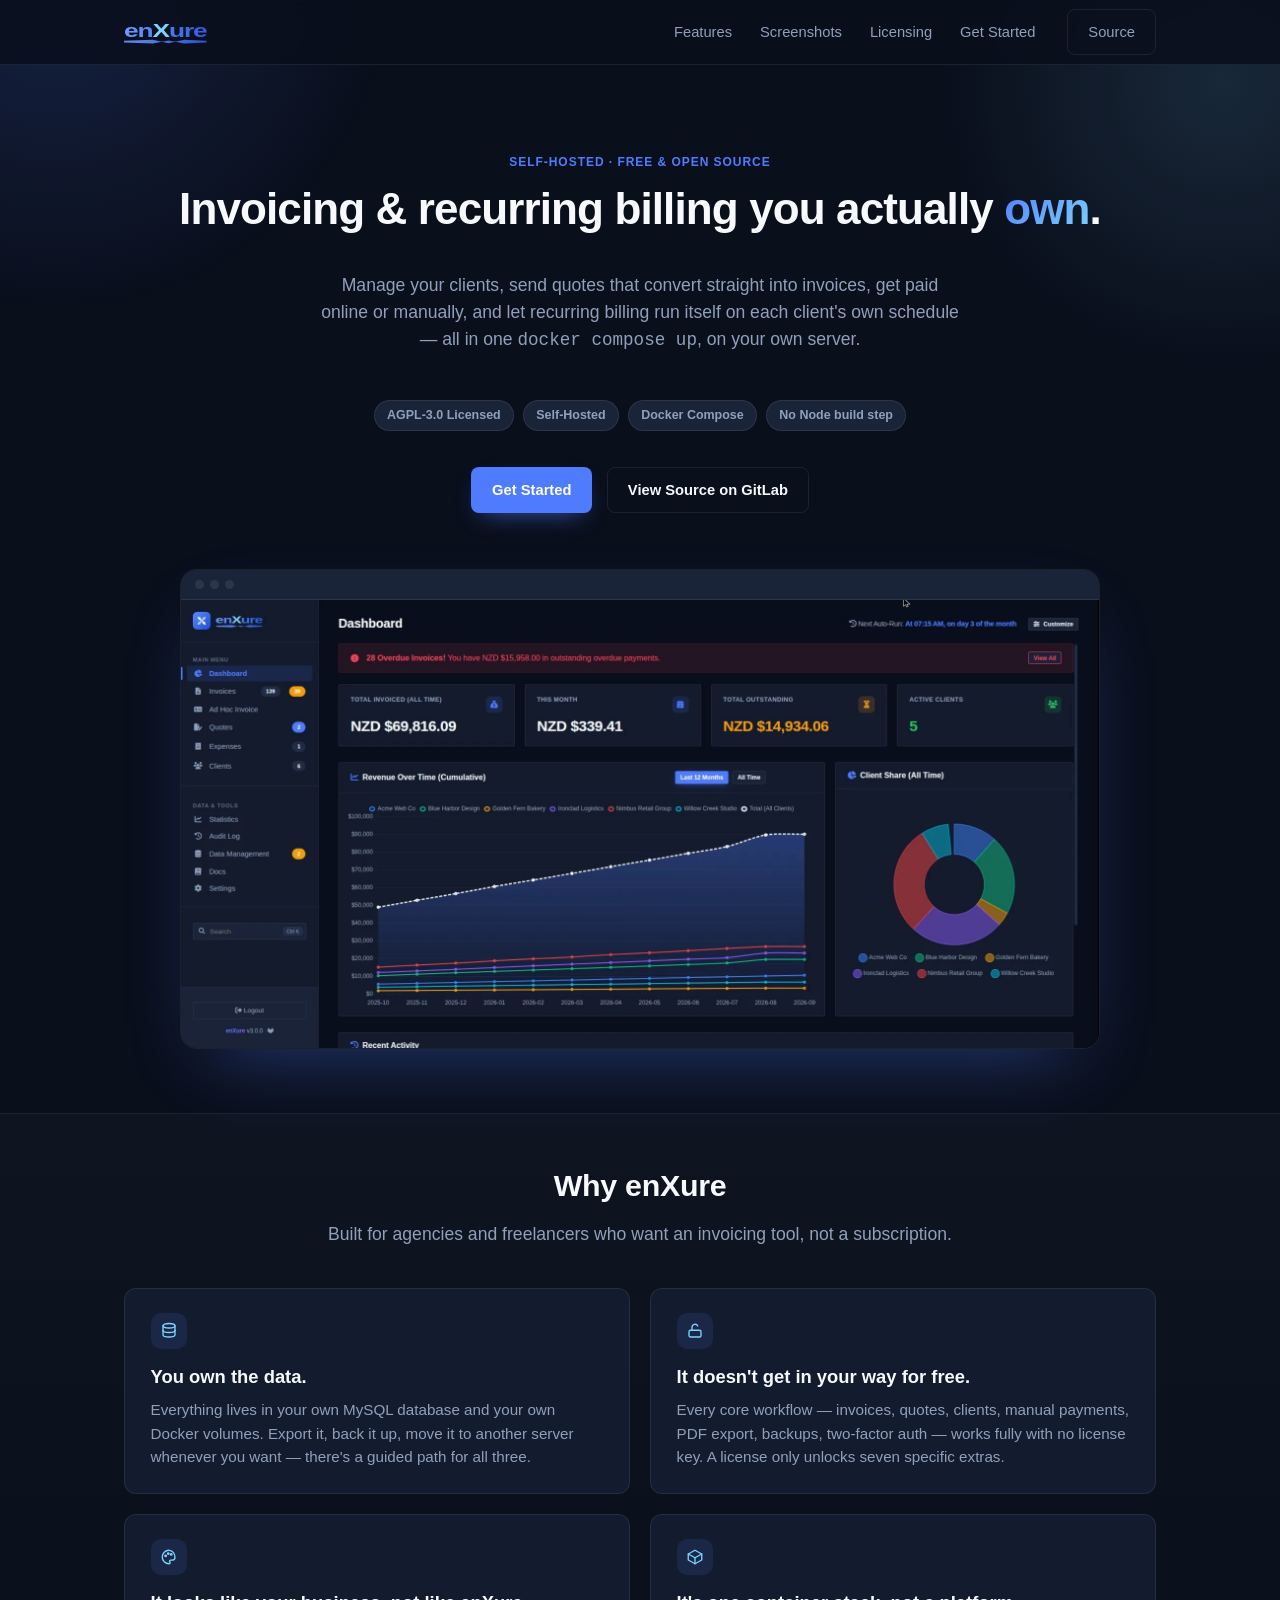
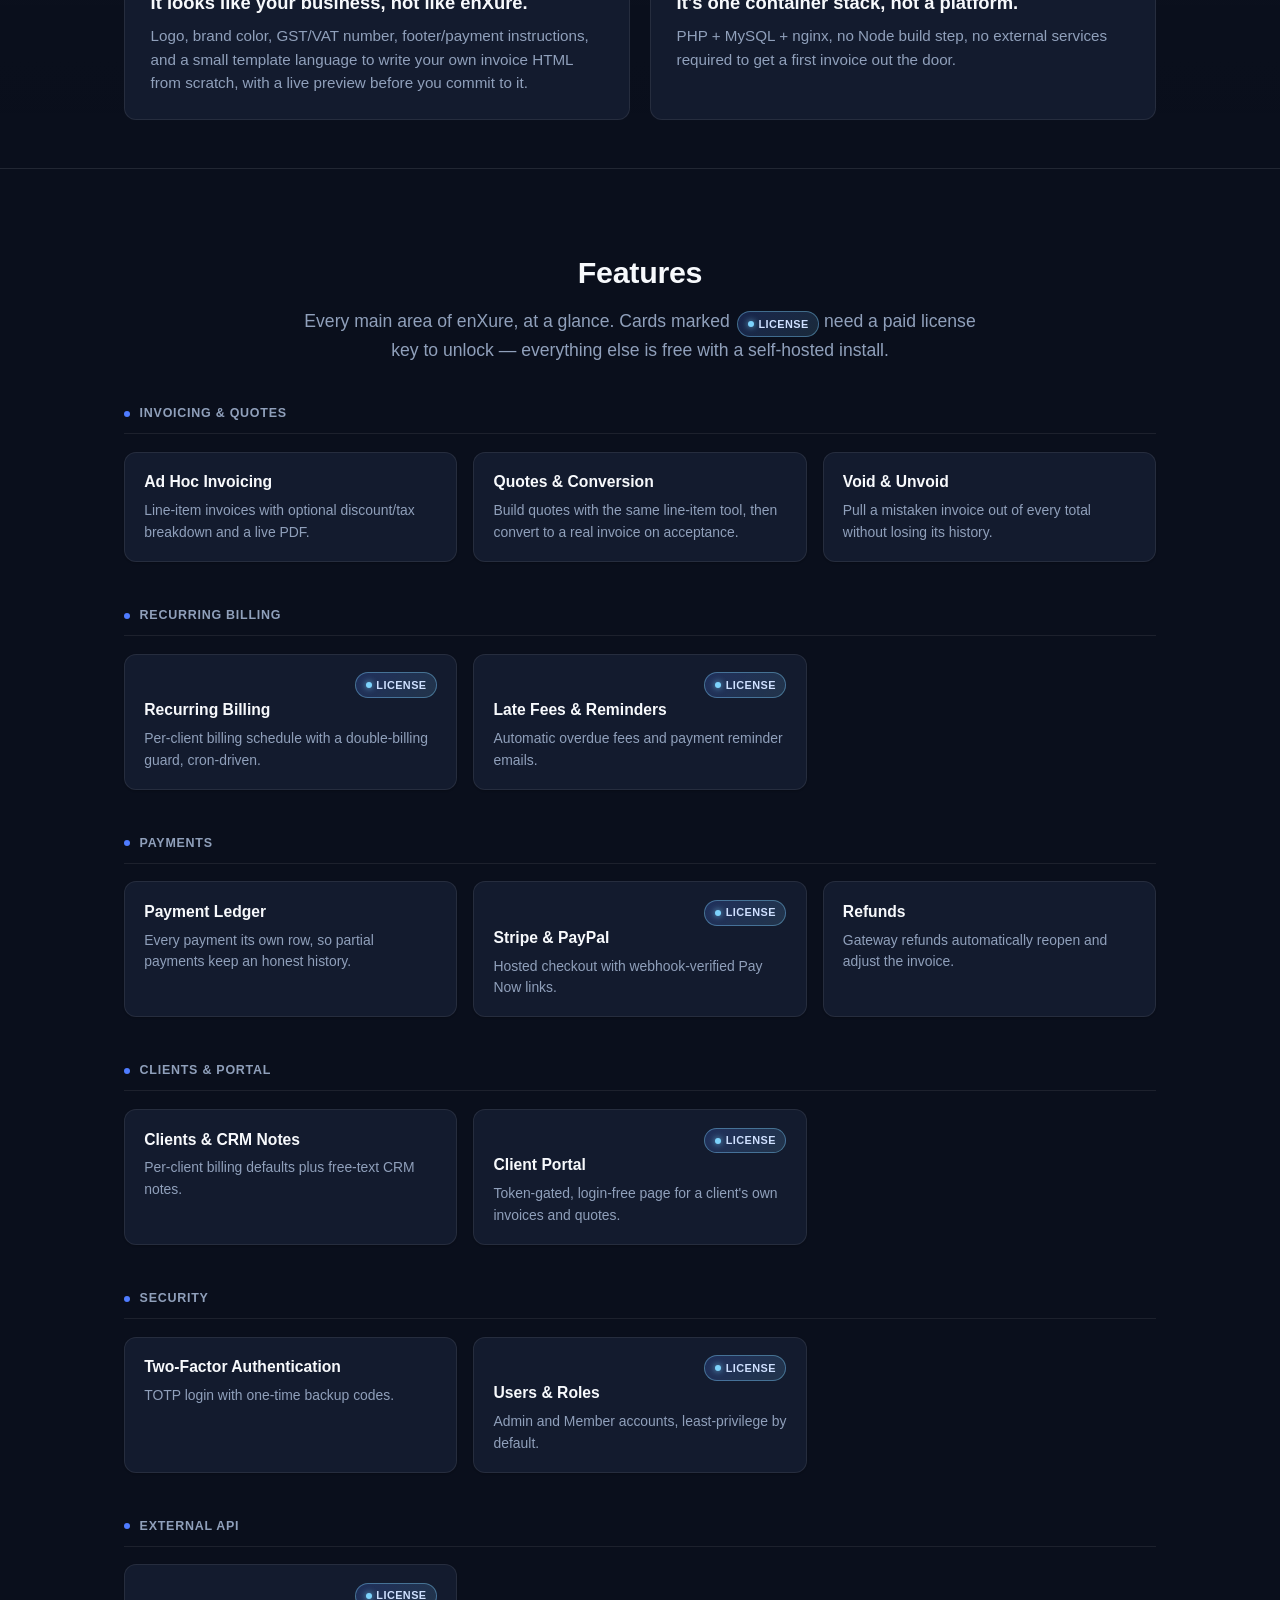
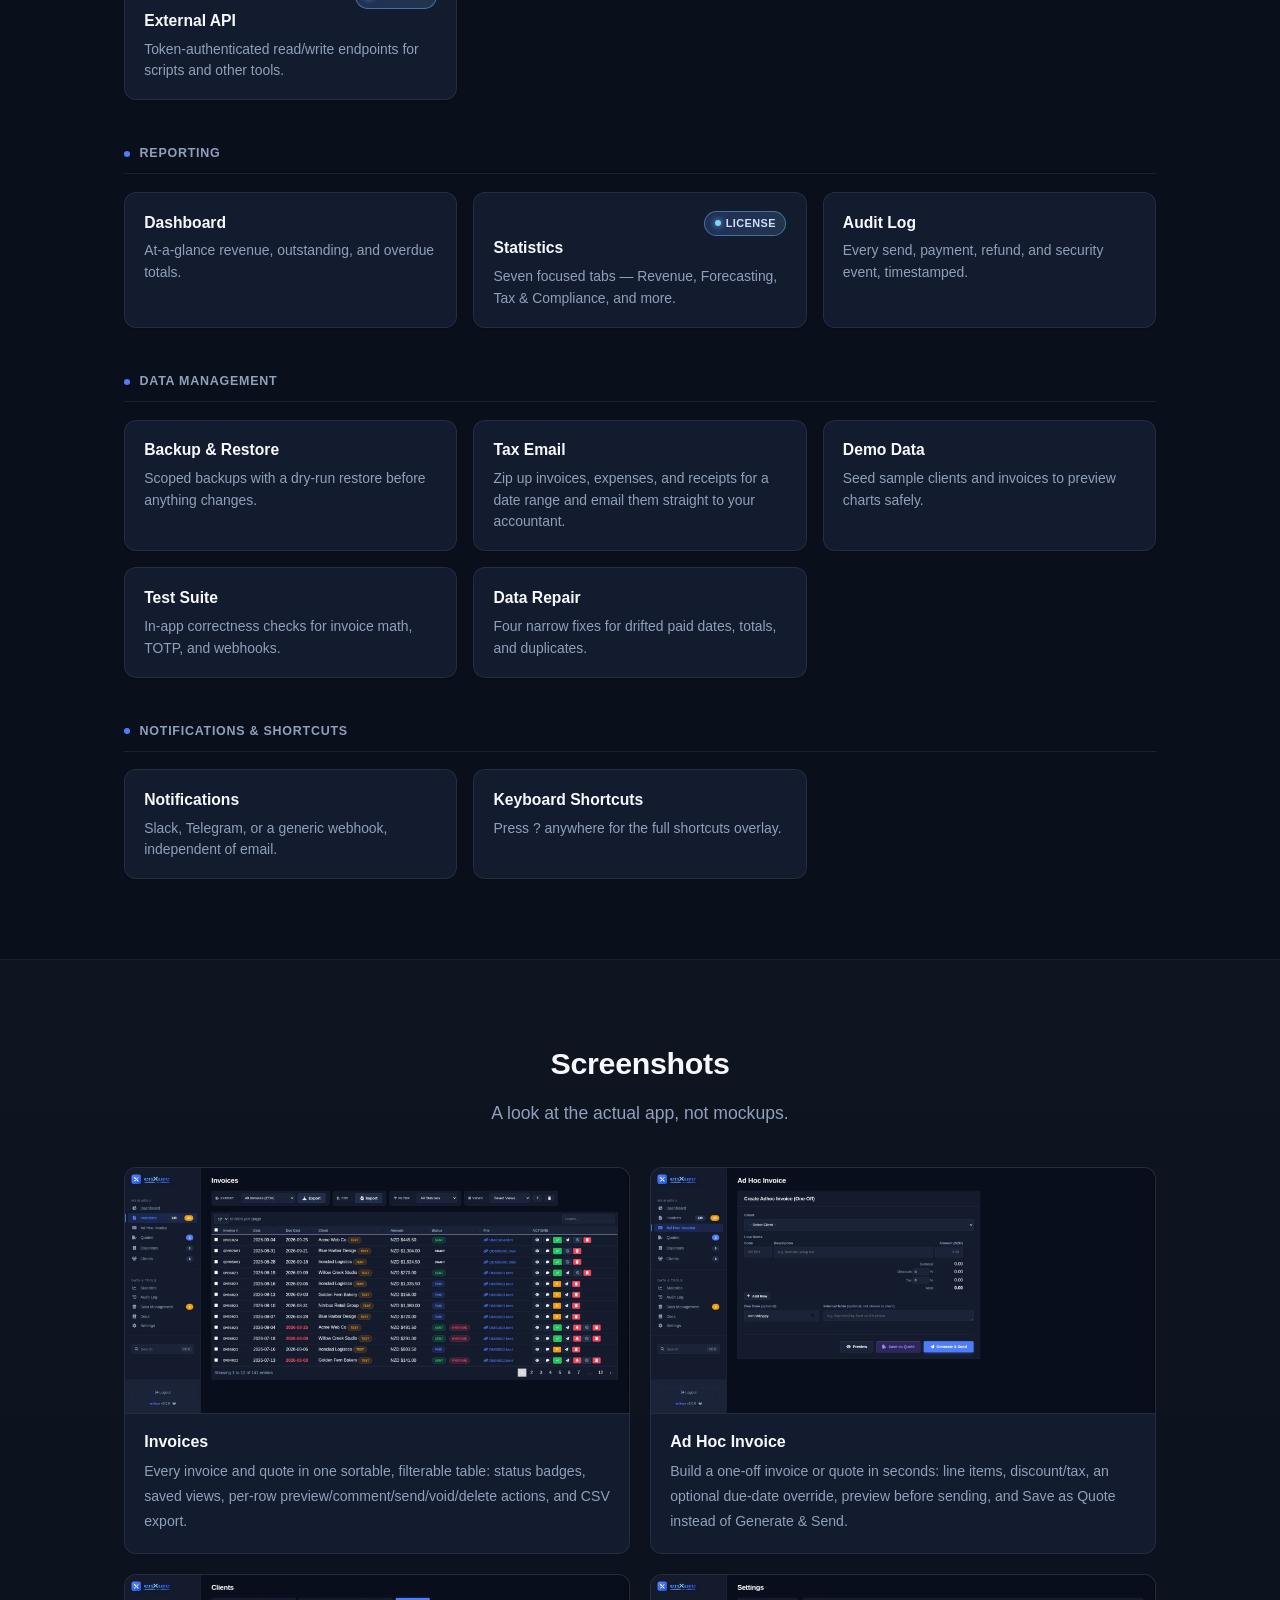
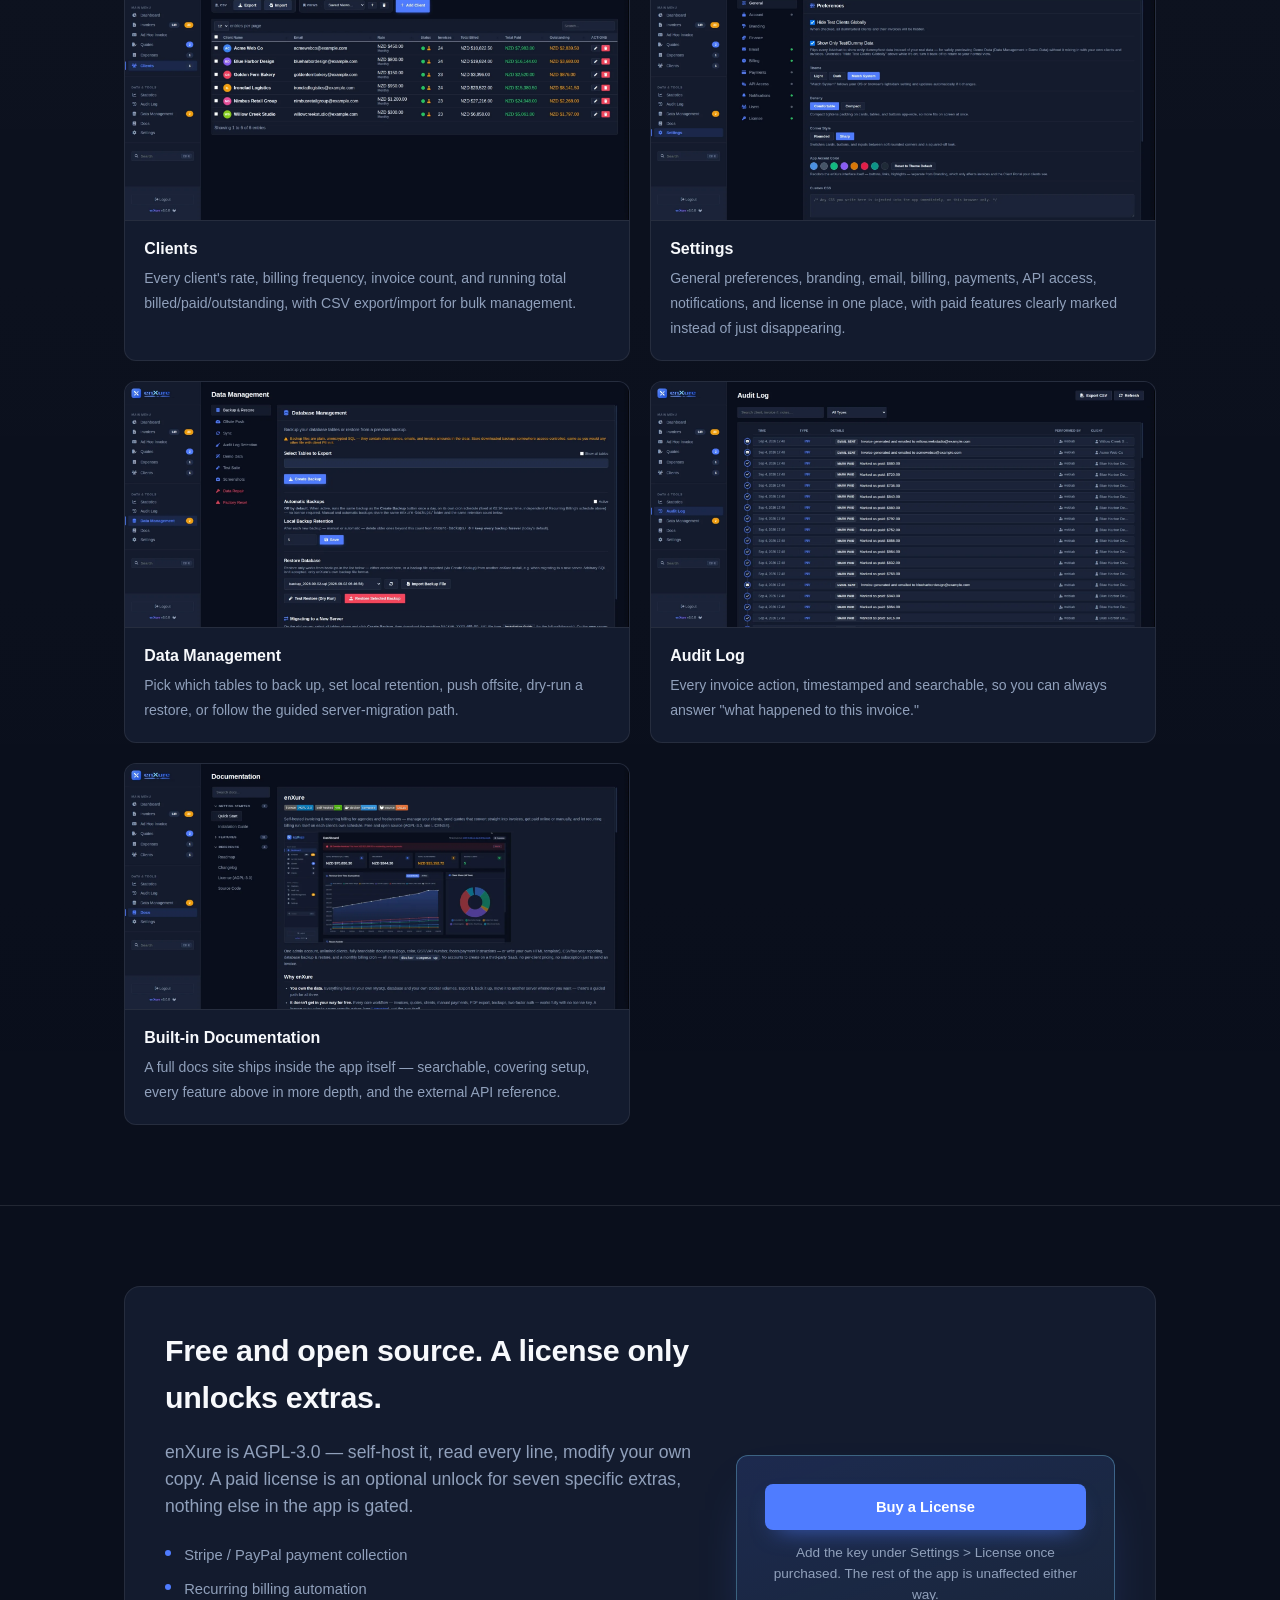
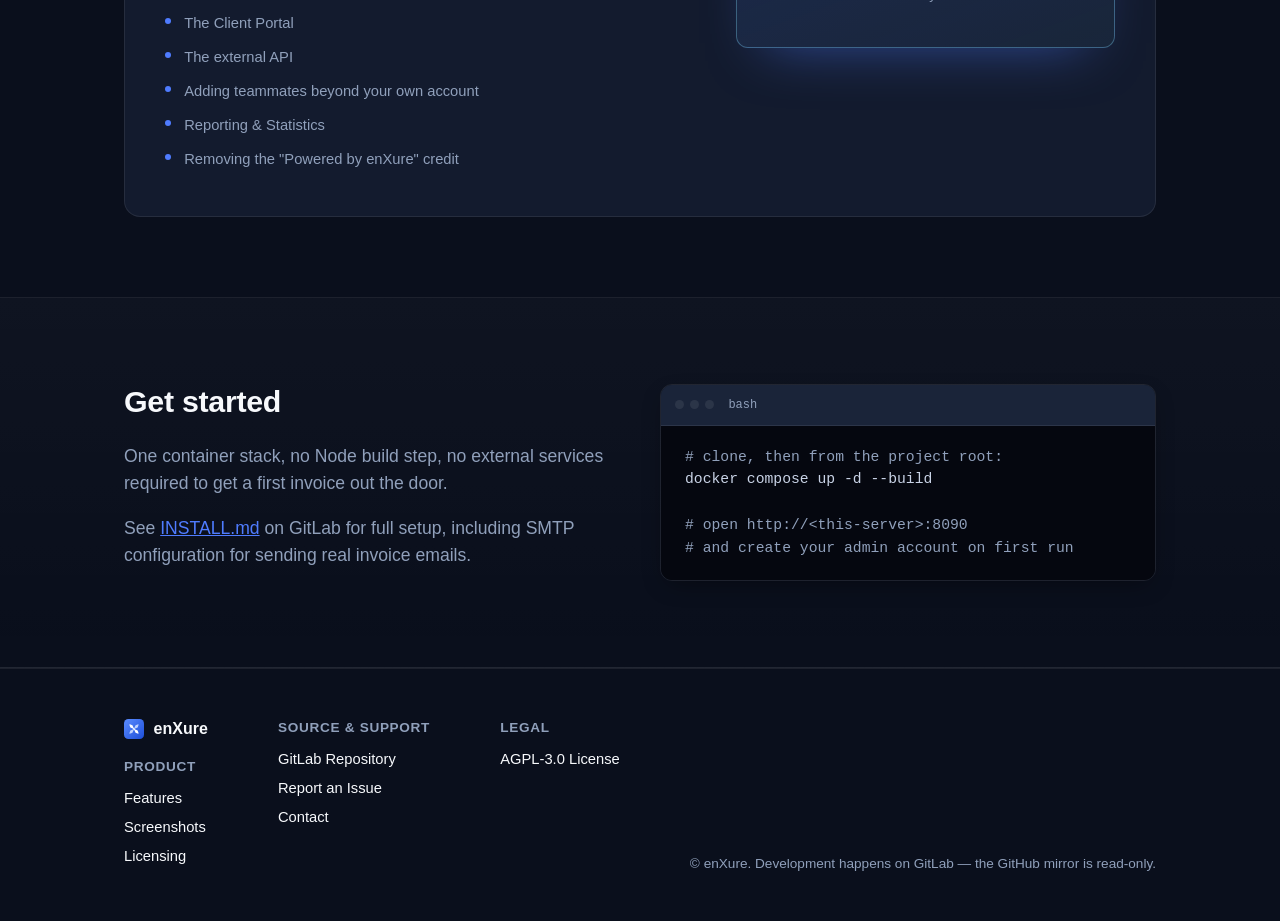
==== commit 12edeaf9: "Release 3.0.11: move Tax Email from Statistics to Data Management Tax Email was never actually a lic" ====
--- a/public/index.html
+++ b/public/index.html
@@ -246,6 +246,7 @@
         .feature-cards-grid .feature-card:nth-child(2) { transition-delay: 0.05s; }
         .feature-cards-grid .feature-card:nth-child(3) { transition-delay: 0.1s; }
         .feature-cards-grid .feature-card:nth-child(4) { transition-delay: 0.15s; }
+        .feature-cards-grid .feature-card:nth-child(5) { transition-delay: 0.2s; }
 
         .shot-grid .shot-card:nth-child(odd) { transition-delay: 0s; }
         .shot-grid .shot-card:nth-child(even) { transition-delay: 0.08s; }
@@ -860,7 +861,7 @@
                     <div class="feature-card">
                         <div class="feature-card-top"><span class="badge license">License</span></div>
                         <div class="feature-card-title">Statistics</div>
-                        <p class="feature-card-desc">Six focused tabs &mdash; Revenue, Forecasting, Tax &amp; Compliance, and more.</p>
+                        <p class="feature-card-desc">Seven focused tabs &mdash; Revenue, Forecasting, Tax &amp; Compliance, and more.</p>
                     </div>
                     <div class="feature-card">
                         <div class="feature-card-title">Audit Log</div>
@@ -875,6 +876,10 @@
                     <div class="feature-card">
                         <div class="feature-card-title">Backup &amp; Restore</div>
                         <p class="feature-card-desc">Scoped backups with a dry-run restore before anything changes.</p>
+                    </div>
+                    <div class="feature-card">
+                        <div class="feature-card-title">Tax Email</div>
+                        <p class="feature-card-desc">Zip up invoices, expenses, and receipts for a date range and email them straight to your accountant.</p>
                     </div>
                     <div class="feature-card">
                         <div class="feature-card-title">Demo Data</div>
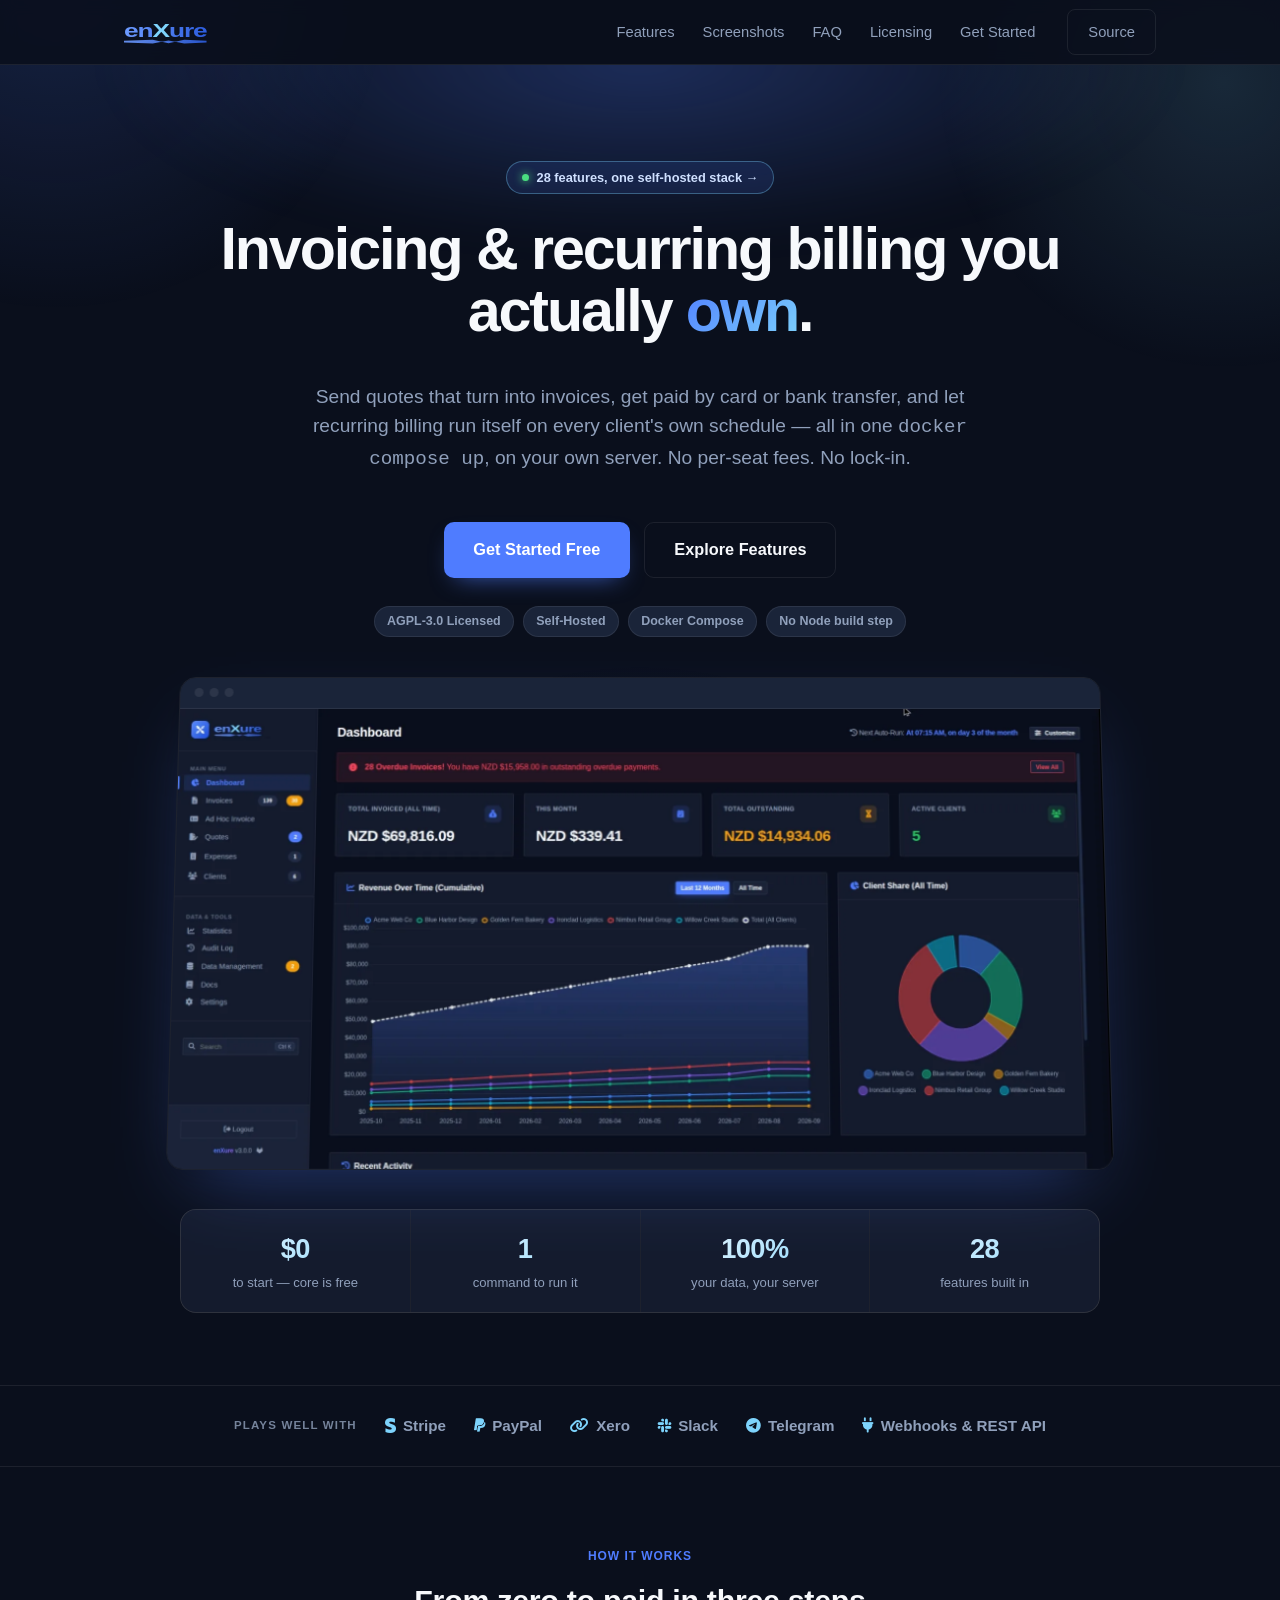
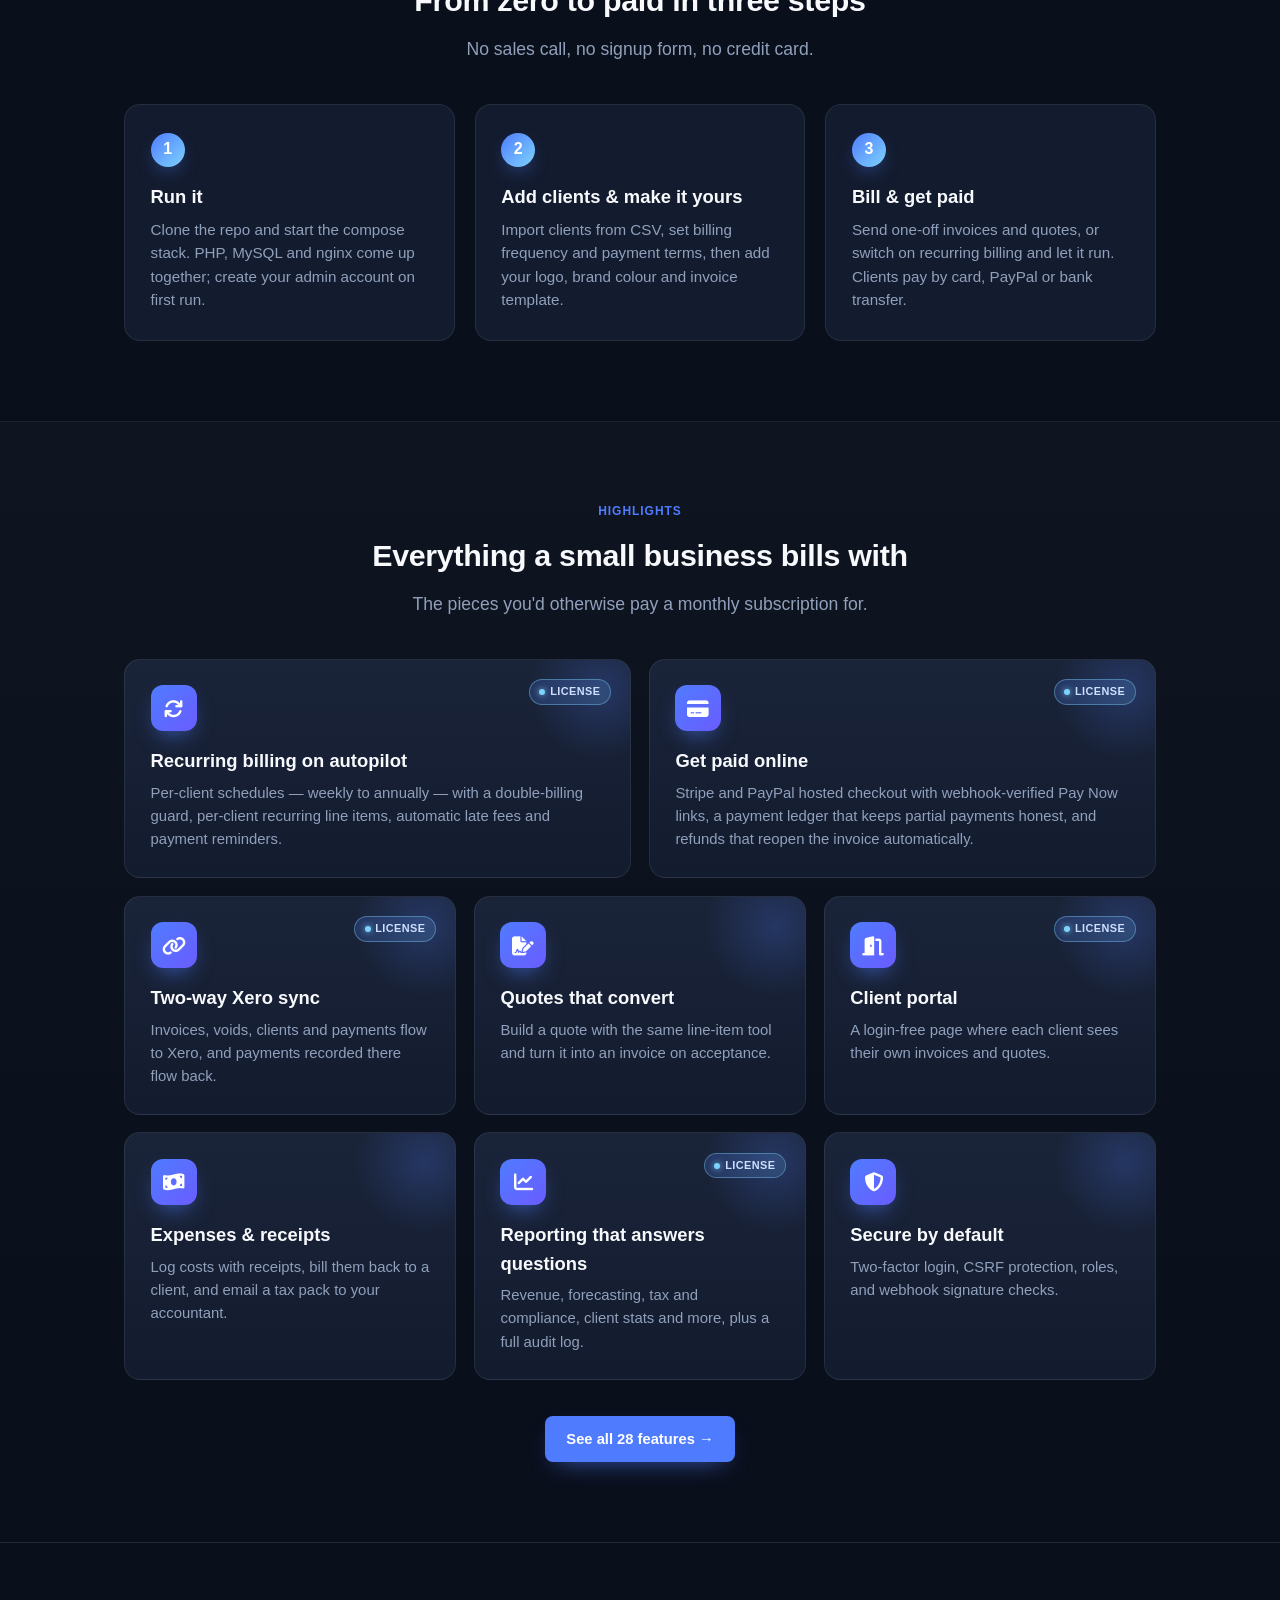
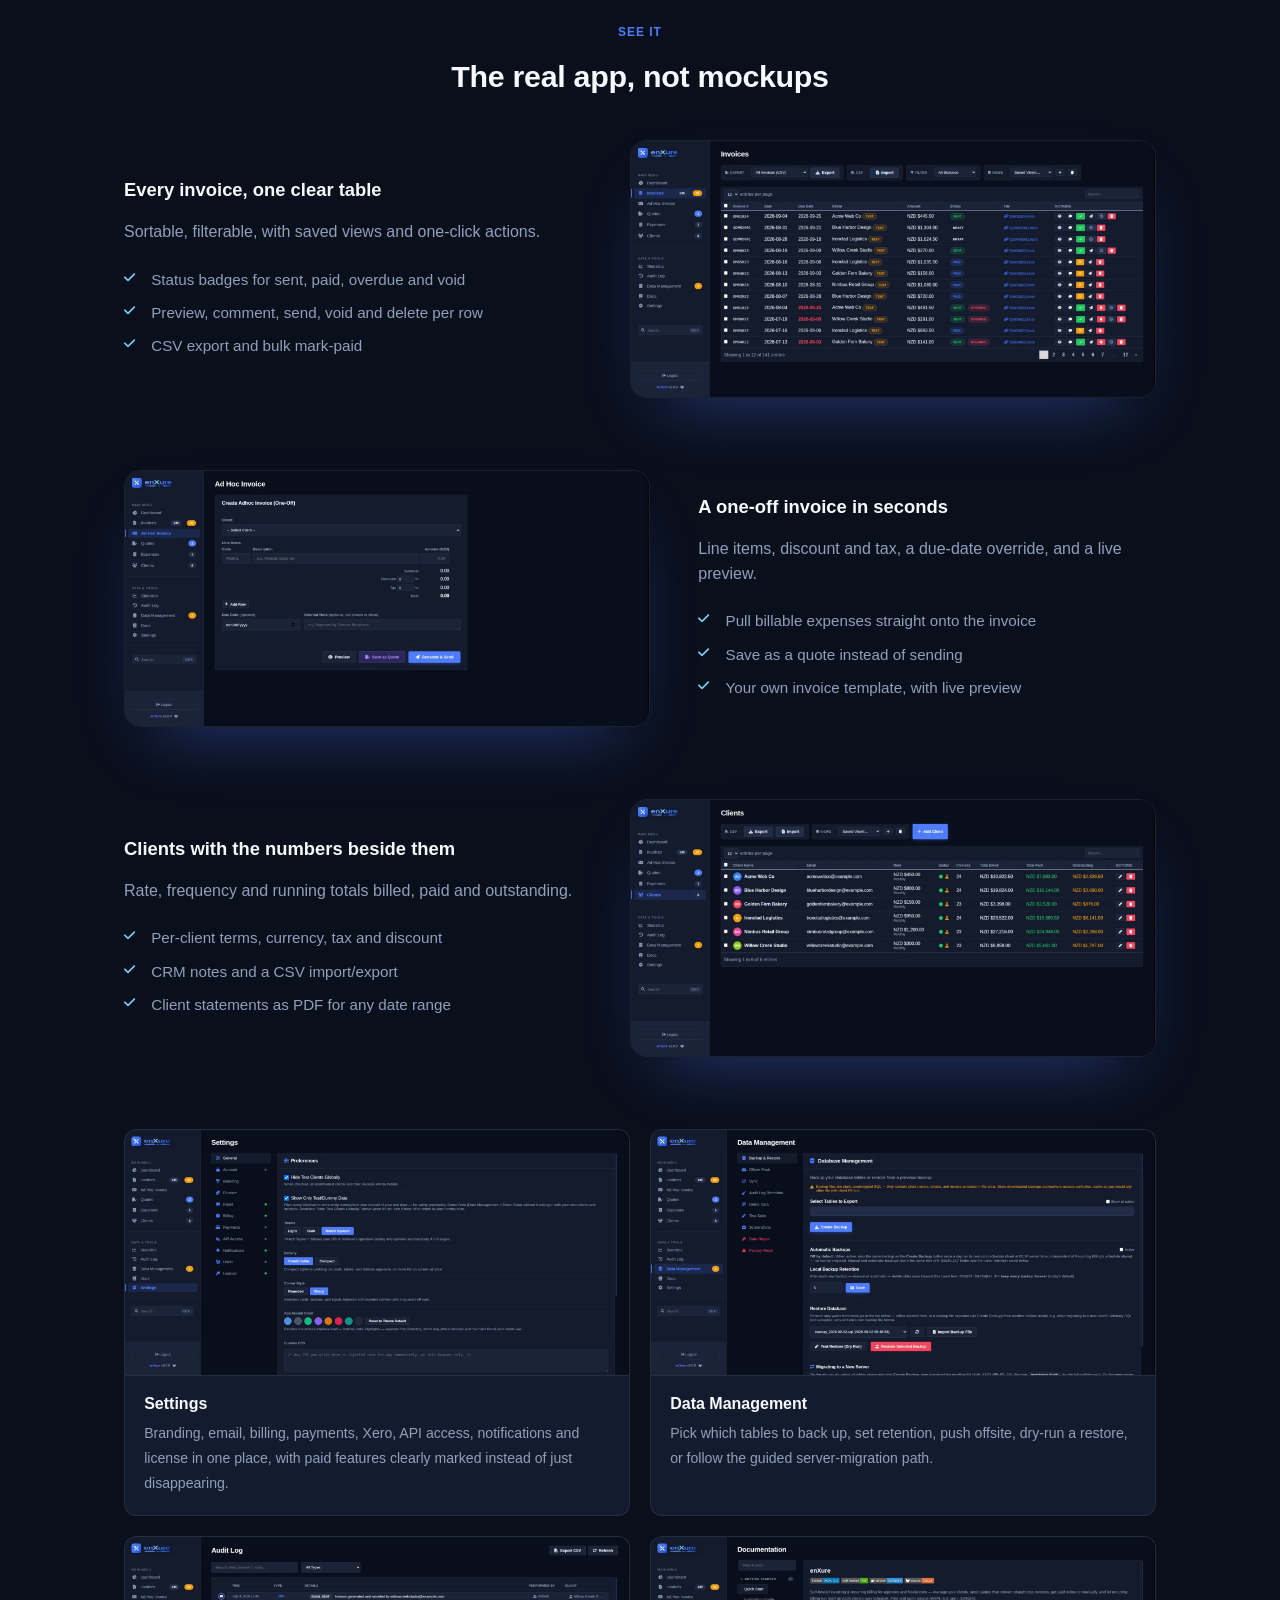
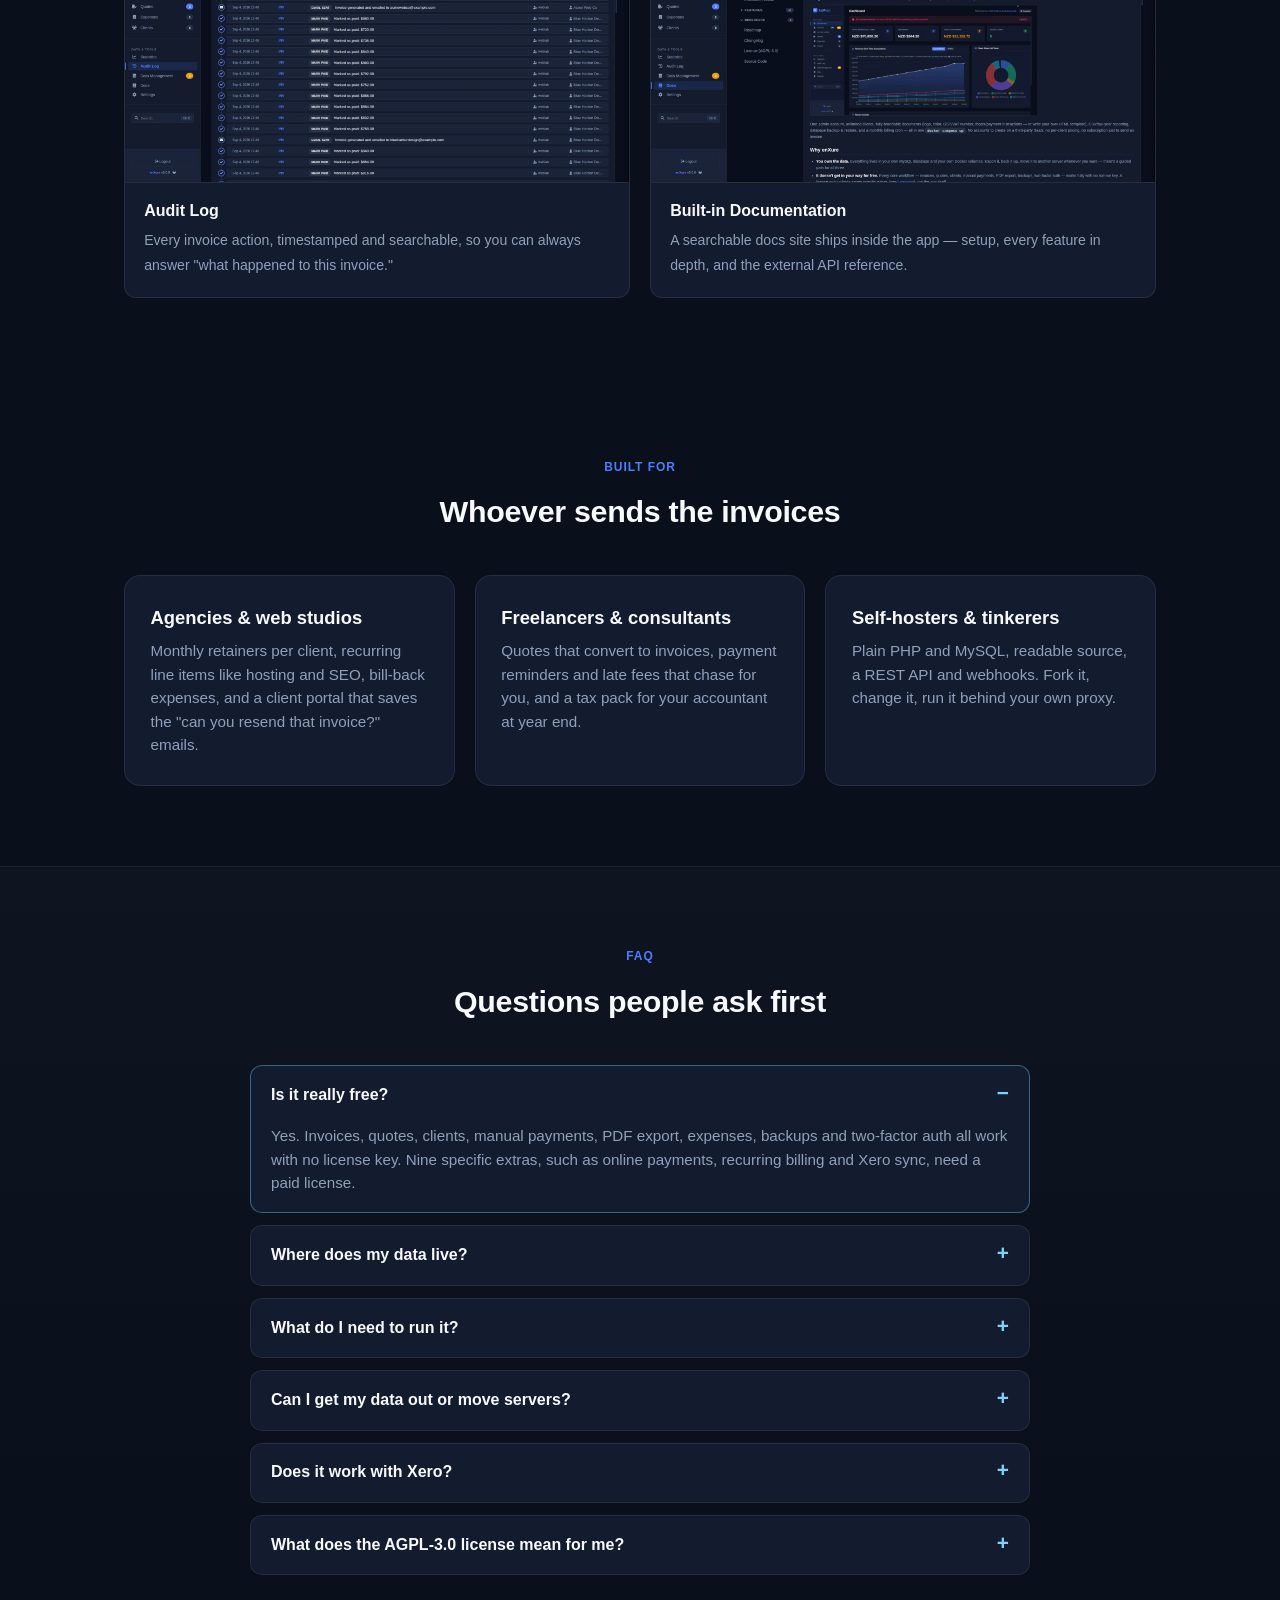
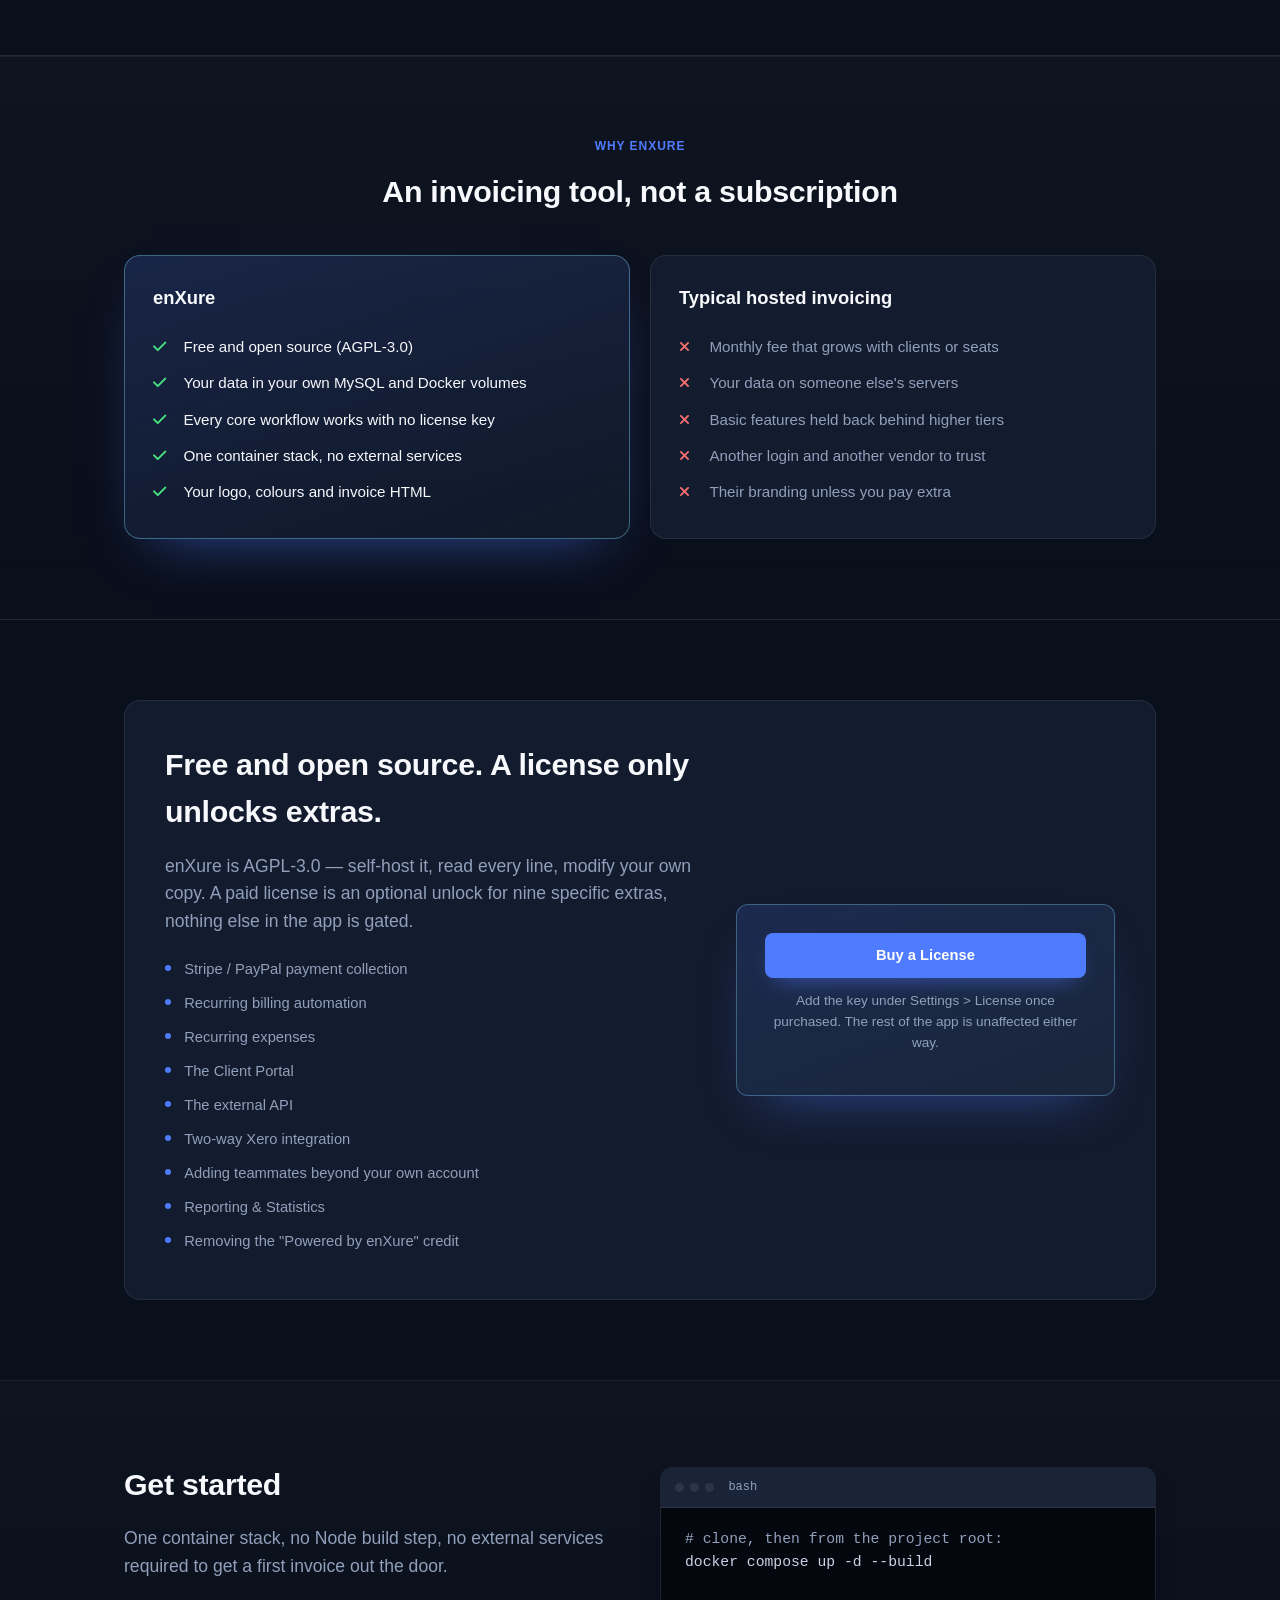
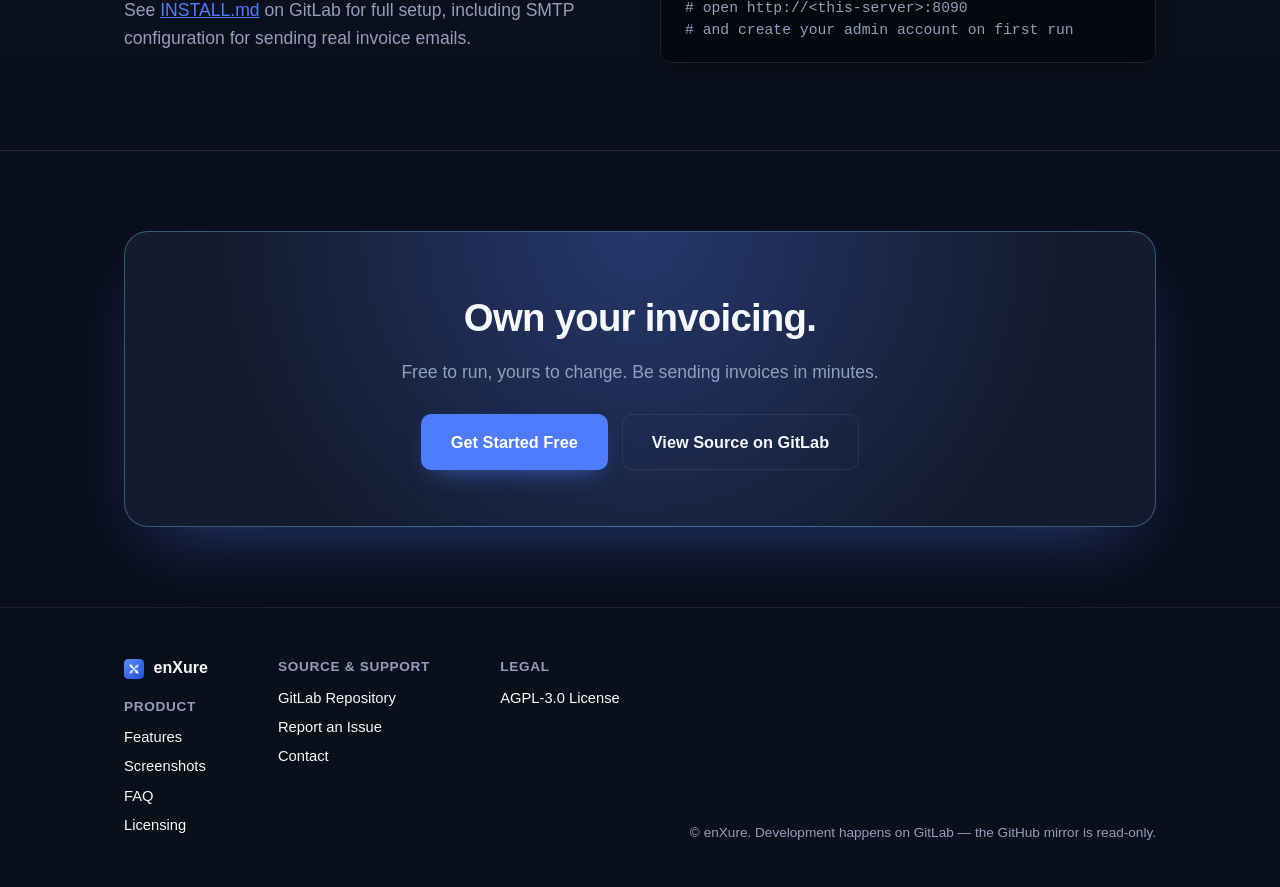
==== commit dd54323a: "Release 3.1.0: Xero two-way sync (licensed), nine-extra license count, rebuilt marketing site Adds l" ====
--- a/public/index.html
+++ b/public/index.html
@@ -5,685 +5,25 @@
     <meta charset="UTF-8">
     <meta name="viewport" content="width=device-width, initial-scale=1.0">
     <title>enXure — Self-Hosted Invoicing &amp; Recurring Billing</title>
-    <meta name="description"
-        content="Self-hosted invoicing and recurring billing for agencies and freelancers. Free and open source (AGPL-3.0), one docker compose up to run.">
+    <meta name="description" content="Self-hosted invoicing and recurring billing for agencies and freelancers. Free and open source (AGPL-3.0), one command to run.">
     <link rel="icon" type="image/svg+xml" href="assets/img/enxure-mark.svg" />
     <link rel="alternate icon" href="assets/img/favicon.ico" />
     <link rel="apple-touch-icon" href="assets/img/apple-touch-icon.png" />
     <meta name="theme-color" content="#0a0f1c" />
-    <style>
-        :root {
-            --bg-color: #0a0f1c;
-            --surface: #131b2e;
-            --surface-2: #1a2439;
-            --surface-hover: #212d47;
-            --text-primary: #f7f9fc;
-            --text-secondary: #90a0bb;
-            --accent: #4f7cff;
-            --accent-hover: #3d63e0;
-            --accent-2: #7dd3fc;
-            --accent-soft: rgba(79, 124, 255, 0.12);
-            --border: rgba(255, 255, 255, 0.08);
-            --radius-sm: 8px;
-            --radius-md: 12px;
-            --radius-lg: 16px;
-            --shadow-md: 0 8px 24px -8px rgba(0, 0, 0, 0.45);
-            --shadow-glow: 0 30px 70px -30px rgba(79, 124, 255, 0.45);
-        }
-
-        * {
-            box-sizing: border-box;
-        }
-
-        html {
-            scroll-behavior: smooth;
-        }
-
-        body {
-            position: relative;
-            z-index: 0;
-            margin: 0;
-            background: var(--bg-color);
-            color: var(--text-primary);
-            font-family: -apple-system, BlinkMacSystemFont, "Segoe UI", Inter, Roboto, sans-serif;
-            line-height: 1.55;
-            overflow-x: hidden;
-        }
-
-        body::before {
-            content: "";
-            position: fixed;
-            z-index: -1;
-            inset: -10%;
-            pointer-events: none;
-            background:
-                radial-gradient(560px circle at 12% 6%, rgba(79, 124, 255, 0.18), transparent 60%),
-                radial-gradient(480px circle at 88% 16%, rgba(125, 211, 252, 0.13), transparent 60%),
-                radial-gradient(640px circle at 50% 105%, rgba(79, 124, 255, 0.10), transparent 60%);
-        }
-
-        a {
-            color: var(--accent);
-        }
-
-        a:focus-visible,
-        .btn:focus-visible {
-            outline: 2px solid var(--accent-2);
-            outline-offset: 2px;
-            border-radius: 2px;
-        }
-
-        .wrap {
-            max-width: 1080px;
-            margin: 0 auto;
-            padding: 0 1.5rem;
-        }
-
-        header.site-nav {
-            position: sticky;
-            top: 0;
-            z-index: 10;
-            background: rgba(10, 15, 28, 0.85);
-            backdrop-filter: blur(8px);
-            border-bottom: 1px solid var(--border);
-        }
-
-        .site-nav .wrap {
-            display: flex;
-            align-items: center;
-            justify-content: space-between;
-            height: 64px;
-        }
-
-        .site-nav img.wordmark {
-            height: 26px;
-            display: block;
-        }
-
-        .site-nav nav {
-            display: flex;
-            gap: 1.75rem;
-            align-items: center;
-        }
-
-        .site-nav nav a {
-            color: var(--text-secondary);
-            text-decoration: none;
-            font-size: 0.92rem;
-            font-weight: 500;
-            transition: color 0.15s ease;
-        }
-
-        .site-nav nav a:hover {
-            color: var(--text-primary);
-        }
-
-        .site-nav .btn {
-            margin-left: 0.25rem;
-        }
-
-        .btn {
-            display: inline-flex;
-            align-items: center;
-            gap: 0.4rem;
-            padding: 0.65rem 1.25rem;
-            border-radius: var(--radius-sm);
-            font-weight: 600;
-            font-size: 0.92rem;
-            text-decoration: none;
-            border: 1px solid transparent;
-            cursor: pointer;
-            transition: background 0.15s ease, border-color 0.15s ease, transform 0.15s ease, box-shadow 0.15s ease;
-        }
-
-        .btn-primary {
-            background: var(--accent);
-            color: #fff;
-            box-shadow: 0 10px 24px -12px rgba(79, 124, 255, 0.75);
-        }
-
-        .btn-primary:hover {
-            background: var(--accent-hover);
-            transform: translateY(-1px);
-            box-shadow: 0 16px 32px -12px rgba(79, 124, 255, 0.85);
-        }
-
-        .btn-ghost {
-            background: transparent;
-            border-color: var(--border);
-            color: var(--text-primary);
-        }
-
-        .btn-ghost:hover {
-            background: var(--surface-hover);
-            transform: translateY(-1px);
-        }
-
-        section {
-            padding: 5rem 0;
-            position: relative;
-        }
-
-        section.tight {
-            padding: 3rem 0;
-        }
-
-        section.band {
-            background: linear-gradient(180deg, rgba(255, 255, 255, 0.025), rgba(255, 255, 255, 0));
-            border-top: 1px solid var(--border);
-            border-bottom: 1px solid var(--border);
-        }
-
-        .eyebrow {
-            text-transform: uppercase;
-            letter-spacing: 0.08em;
-            font-size: 0.75rem;
-            font-weight: 700;
-            color: var(--accent);
-            margin: 0 0 0.75rem;
-        }
-
-        h1 {
-            font-size: 2.75rem;
-            line-height: 1.15;
-            margin: 0 0 1.25rem;
-            letter-spacing: -0.02em;
-        }
-
-        h1 .accent-text {
-            background: linear-gradient(135deg, var(--accent), var(--accent-2));
-            -webkit-background-clip: text;
-            background-clip: text;
-            color: transparent;
-        }
-
-        h2 {
-            font-size: 1.9rem;
-            margin: 0 0 0.75rem;
-            letter-spacing: -0.01em;
-        }
-
-        h3 {
-            font-size: 1.15rem;
-            margin: 0 0 0.4rem;
-        }
-
-        .sub {
-            color: var(--text-secondary);
-            font-size: 1.1rem;
-            max-width: 640px;
-        }
-
-        .section-head {
-            max-width: 680px;
-            margin: 0 auto 2.5rem;
-            text-align: center;
-        }
-
-        .section-head .sub {
-            max-width: none;
-            margin: 0 auto;
-        }
-
-        /* Scroll reveal (progressive enhancement — content is fully visible without JS or with reduced motion) */
-        .js .reveal {
-            opacity: 0;
-            transform: translateY(16px);
-            transition: opacity 0.6s ease, transform 0.6s ease;
-        }
-
-        .js .reveal.in-view {
-            opacity: 1;
-            transform: translateY(0);
-        }
-
-        .why-grid .why-card:nth-child(1) { transition-delay: 0s; }
-        .why-grid .why-card:nth-child(2) { transition-delay: 0.06s; }
-        .why-grid .why-card:nth-child(3) { transition-delay: 0.12s; }
-        .why-grid .why-card:nth-child(4) { transition-delay: 0.18s; }
-
-        .feature-cards-grid .feature-card:nth-child(1) { transition-delay: 0s; }
-        .feature-cards-grid .feature-card:nth-child(2) { transition-delay: 0.05s; }
-        .feature-cards-grid .feature-card:nth-child(3) { transition-delay: 0.1s; }
-        .feature-cards-grid .feature-card:nth-child(4) { transition-delay: 0.15s; }
-        .feature-cards-grid .feature-card:nth-child(5) { transition-delay: 0.2s; }
-
-        .shot-grid .shot-card:nth-child(odd) { transition-delay: 0s; }
-        .shot-grid .shot-card:nth-child(even) { transition-delay: 0.08s; }
-
-        @media (prefers-reduced-motion: reduce) {
-            .reveal {
-                opacity: 1 !important;
-                transform: none !important;
-                transition: none !important;
-            }
-        }
-
-        /* Hero */
-        .hero {
-            padding: 5.5rem 0 4rem;
-            text-align: center;
-        }
-
-        .hero .wrap {
-            display: flex;
-            flex-direction: column;
-            align-items: center;
-        }
-
-        .badges {
-            display: flex;
-            gap: 0.6rem;
-            flex-wrap: wrap;
-            justify-content: center;
-            margin: 1.75rem 0 2.25rem;
-        }
-
-        .badge {
-            display: inline-flex;
-            align-items: center;
-            padding: 0.3rem 0.75rem;
-            border-radius: 999px;
-            font-size: 0.78rem;
-            font-weight: 600;
-            background: var(--surface-2);
-            border: 1px solid var(--border);
-            color: var(--text-secondary);
-        }
-
-        .badge.license {
-            background: linear-gradient(135deg, rgba(79, 124, 255, 0.22), rgba(125, 211, 252, 0.14));
-            border-color: rgba(125, 211, 252, 0.4);
-            color: #cfe0ff;
-            text-transform: uppercase;
-            letter-spacing: 0.04em;
-            font-size: 0.68rem;
-            padding: 0.22rem 0.6rem;
-            gap: 0.3rem;
-        }
-
-        .badge.license::before {
-            content: "";
-            width: 6px;
-            height: 6px;
-            border-radius: 50%;
-            background: var(--accent-2);
-            box-shadow: 0 0 6px rgba(125, 211, 252, 0.9);
-        }
-
-        .cta-row {
-            display: flex;
-            gap: 0.9rem;
-            flex-wrap: wrap;
-            justify-content: center;
-        }
-
-        .hero-shot {
-            margin-top: 3.5rem;
-            border-radius: var(--radius-lg);
-            overflow: hidden;
-            border: 1px solid var(--border);
-            box-shadow: var(--shadow-glow), var(--shadow-md);
-            max-width: 920px;
-        }
-
-        .hero-shot img {
-            display: block;
-            width: 100%;
-            height: auto;
-        }
-
-        .window-bar {
-            display: flex;
-            align-items: center;
-            gap: 6px;
-            padding: 0.65rem 0.9rem;
-            background: var(--surface-2);
-            border-bottom: 1px solid var(--border);
-        }
-
-        .window-bar .dot {
-            width: 9px;
-            height: 9px;
-            border-radius: 50%;
-            background: var(--border);
-        }
-
-        .window-bar .window-label {
-            margin-left: 0.5rem;
-            font-size: 0.75rem;
-            color: var(--text-secondary);
-            font-family: "SF Mono", Menlo, Consolas, monospace;
-        }
-
-        /* Why cards */
-        .why-grid {
-            display: grid;
-            grid-template-columns: repeat(2, 1fr);
-            gap: 1.25rem;
-        }
-
-        .why-card {
-            background: var(--surface);
-            border: 1px solid var(--border);
-            border-radius: var(--radius-md);
-            padding: 1.5rem 1.6rem;
-            transition: border-color 0.15s ease, transform 0.15s ease;
-        }
-
-        .why-card:hover {
-            border-color: rgba(79, 124, 255, 0.35);
-            transform: translateY(-2px);
-        }
-
-        .why-icon {
-            width: 36px;
-            height: 36px;
-            border-radius: 10px;
-            background: var(--accent-soft);
-            color: var(--accent-2);
-            display: flex;
-            align-items: center;
-            justify-content: center;
-            margin-bottom: 0.9rem;
-        }
-
-        .why-icon svg {
-            width: 18px;
-            height: 18px;
-        }
-
-        .why-card p {
-            color: var(--text-secondary);
-            margin: 0;
-            font-size: 0.95rem;
-        }
-
-        /* Feature groups */
-        .feature-group {
-            margin-bottom: 2.75rem;
-        }
-
-        .feature-group:last-child {
-            margin-bottom: 0;
-        }
-
-        .feature-group-title {
-            font-size: 0.78rem;
-            font-weight: 700;
-            text-transform: uppercase;
-            letter-spacing: 0.06em;
-            color: var(--text-secondary);
-            border-bottom: 1px solid var(--border);
-            padding-bottom: 0.6rem;
-            margin-bottom: 1.1rem;
-            display: flex;
-            align-items: center;
-        }
-
-        .feature-group-title::before {
-            content: "";
-            width: 6px;
-            height: 6px;
-            border-radius: 50%;
-            background: var(--accent);
-            margin-right: 0.6rem;
-        }
-
-        .feature-cards-grid {
-            display: grid;
-            grid-template-columns: repeat(3, 1fr);
-            gap: 1rem;
-        }
-
-        .feature-card {
-            background: var(--surface);
-            border: 1px solid var(--border);
-            border-radius: var(--radius-md);
-            padding: 1.1rem 1.2rem;
-            box-shadow: 0 1px 2px rgba(0, 0, 0, 0.2);
-            transition: transform 0.15s ease, border-color 0.15s ease, background 0.15s ease, box-shadow 0.15s ease;
-        }
-
-        .feature-card:hover {
-            transform: translateY(-3px);
-            border-color: rgba(79, 124, 255, 0.4);
-            background: var(--surface-hover);
-            box-shadow: var(--shadow-md);
-        }
-
-        .feature-card-top {
-            display: flex;
-            justify-content: flex-end;
-            min-height: 1.4rem;
-        }
-
-        .feature-card-title {
-            font-weight: 700;
-            font-size: 0.98rem;
-            margin-bottom: 0.35rem;
-        }
-
-        .feature-card-desc {
-            color: var(--text-secondary);
-            font-size: 0.87rem;
-            margin: 0;
-        }
-
-        /* Screenshots */
-        .shot-grid {
-            display: grid;
-            grid-template-columns: repeat(2, 1fr);
-            gap: 1.25rem;
-        }
-
-        .shot-card {
-            background: var(--surface);
-            border: 1px solid var(--border);
-            border-radius: var(--radius-md);
-            overflow: hidden;
-            transition: border-color 0.15s ease, transform 0.15s ease, box-shadow 0.15s ease;
-        }
-
-        .shot-card:hover {
-            border-color: rgba(79, 124, 255, 0.35);
-            transform: translateY(-2px);
-            box-shadow: var(--shadow-md);
-        }
-
-        .shot-card img {
-            display: block;
-            width: 100%;
-            height: auto;
-            border-bottom: 1px solid var(--border);
-        }
-
-        .shot-card-body {
-            padding: 1rem 1.2rem 1.2rem;
-        }
-
-        .shot-card-body strong {
-            display: block;
-            margin-bottom: 0.25rem;
-        }
-
-        .shot-card-body span {
-            color: var(--text-secondary);
-            font-size: 0.88rem;
-        }
-
-        /* Licensing */
-        .license-panel {
-            background: var(--surface);
-            border: 1px solid var(--border);
-            border-radius: var(--radius-lg);
-            padding: 2.5rem;
-            display: grid;
-            grid-template-columns: 1.4fr 1fr;
-            gap: 2.5rem;
-            align-items: center;
-        }
-
-        .license-panel .sub {
-            max-width: none;
-        }
-
-        .license-list {
-            margin: 1rem 0 0;
-            padding: 0;
-            list-style: none;
-            color: var(--text-secondary);
-            font-size: 0.92rem;
-        }
-
-        .license-list li {
-            padding: 0.35rem 0 0.35rem 1.2rem;
-            position: relative;
-        }
-
-        .license-list li::before {
-            content: "";
-            position: absolute;
-            left: 0;
-            top: 0.75rem;
-            width: 6px;
-            height: 6px;
-            border-radius: 50%;
-            background: var(--accent);
-        }
-
-        .license-buy {
-            background: linear-gradient(160deg, rgba(79, 124, 255, 0.16), rgba(125, 211, 252, 0.06));
-            border: 1px solid rgba(125, 211, 252, 0.35);
-            border-radius: var(--radius-md);
-            box-shadow: 0 25px 55px -30px rgba(79, 124, 255, 0.55);
-            padding: 1.75rem;
-            text-align: center;
-        }
-
-        .license-buy .price-note {
-            color: var(--text-secondary);
-            font-size: 0.85rem;
-            margin-top: 0.75rem;
-        }
-
-        /* Quick start */
-        .quickstart-panel {
-            display: grid;
-            grid-template-columns: 1fr 1fr;
-            gap: 2.5rem;
-            align-items: center;
-        }
-
-        .code-window {
-            border: 1px solid var(--border);
-            border-radius: var(--radius-md);
-            overflow: hidden;
-            box-shadow: var(--shadow-md);
-        }
-
-        pre.code {
-            background: #05070f;
-            margin: 0;
-            padding: 1.25rem 1.5rem;
-            font-family: "SF Mono", Menlo, Consolas, monospace;
-            font-size: 0.92rem;
-            color: #c9d3e6;
-            overflow-x: auto;
-        }
-
-        pre.code .cmt {
-            color: var(--text-secondary);
-        }
-
-        /* Footer */
-        footer {
-            border-top: 1px solid var(--border);
-            padding: 3rem 0;
-        }
-
-        footer .wrap {
-            display: flex;
-            justify-content: space-between;
-            flex-wrap: wrap;
-            gap: 1.5rem;
-        }
-
-        .footer-brand {
-            display: flex;
-            align-items: center;
-            gap: 0.6rem;
-            margin-bottom: 0.9rem;
-        }
-
-        .footer-brand img {
-            height: 20px;
-            display: block;
-        }
-
-        footer .foot-col h4 {
-            margin: 0 0 0.6rem;
-            font-size: 0.85rem;
-            color: var(--text-secondary);
-            text-transform: uppercase;
-            letter-spacing: 0.05em;
-        }
-
-        footer .foot-col a {
-            display: block;
-            color: var(--text-primary);
-            text-decoration: none;
-            font-size: 0.92rem;
-            margin-bottom: 0.4rem;
-        }
-
-        footer .foot-col a:hover {
-            color: var(--accent);
-        }
-
-        footer .copyright {
-            color: var(--text-secondary);
-            font-size: 0.85rem;
-            margin: 0;
-        }
-
-        @media (max-width: 760px) {
-            h1 {
-                font-size: 2.1rem;
-            }
-
-            .why-grid,
-            .shot-grid,
-            .quickstart-panel {
-                grid-template-columns: 1fr;
-            }
-
-            .feature-cards-grid {
-                grid-template-columns: 1fr 1fr;
-            }
-
-            .license-panel {
-                grid-template-columns: 1fr;
-                padding: 1.75rem;
-            }
-
-            .site-nav nav a:not(.btn) {
-                display: none;
-            }
-        }
-    </style>
+    <link rel="stylesheet" href="assets/css/all.min.css">
+    <link rel="stylesheet" href="assets/css/site.css">
 </head>
 
 <body>
-
     <header class="site-nav">
         <div class="wrap">
-            <img class="wordmark" src="assets/img/enxure-wordmark.svg" alt="enXure">
+            <a href="index.html"><img class="wordmark" src="assets/img/enxure-wordmark.svg" alt="enXure"></a>
             <nav>
-                <a href="#features">Features</a>
-                <a href="#screenshots">Screenshots</a>
-                <a href="#licensing">Licensing</a>
-                <a href="#get-started">Get Started</a>
+                <a href="features.html">Features</a>
+                <a href="index.html#screenshots">Screenshots</a>
+                <a href="index.html#faq">FAQ</a>
+                <a href="index.html#licensing">Licensing</a>
+                <a href="index.html#get-started">Get Started</a>
                 <a class="btn btn-ghost" href="https://gitlab.com/weblabnz/enxure" target="_blank" rel="noopener">Source</a>
             </nav>
         </div>
@@ -691,282 +31,271 @@
 
     <section class="hero">
         <div class="wrap">
-            <p class="eyebrow">Self-hosted &middot; Free &amp; open source</p>
+            <a class="pill-live" href="features.html">28 features, one self-hosted stack &rarr;</a>
             <h1>Invoicing &amp; recurring billing you actually <span class="accent-text">own</span>.</h1>
-            <p class="sub">Manage your clients, send quotes that convert straight into invoices, get paid online or manually, and let recurring billing run itself on each client's own schedule &mdash; all in one <code>docker compose up</code>, on your own server.</p>
-            <div class="badges">
+            <p class="sub">Send quotes that turn into invoices, get paid by card or bank transfer, and let recurring billing run itself on every client's own schedule &mdash; all in one <code>docker compose up</code>, on your own server. No per-seat fees. No lock-in.</p>
+            <div class="cta-row" style="margin-top:1.75rem;">
+                <a class="btn btn-primary btn-lg" href="#get-started">Get Started Free</a>
+                <a class="btn btn-ghost btn-lg" href="features.html">Explore Features</a>
+            </div>
+            <div class="badges" style="margin:1.75rem 0 0;">
                 <span class="badge">AGPL-3.0 Licensed</span>
                 <span class="badge">Self-Hosted</span>
                 <span class="badge">Docker Compose</span>
                 <span class="badge">No Node build step</span>
             </div>
-            <div class="cta-row">
-                <a class="btn btn-primary" href="#get-started">Get Started</a>
-                <a class="btn btn-ghost" href="https://gitlab.com/weblabnz/enxure" target="_blank" rel="noopener">View Source on GitLab</a>
-            </div>
             <div class="hero-shot">
                 <div class="window-bar"><span class="dot"></span><span class="dot"></span><span class="dot"></span></div>
                 <img src="assets/screenshots/enxure-dashboard.webp" alt="enXure dashboard showing revenue, outstanding, and overdue totals">
             </div>
-        </div>
-    </section>
-
-    <section class="tight band" id="why">
-        <div class="wrap">
-            <div class="section-head reveal">
-                <h2>Why enXure</h2>
-                <p class="sub">Built for agencies and freelancers who want an invoicing tool, not a subscription.</p>
-            </div>
-            <div class="why-grid">
-                <div class="why-card reveal">
-                    <div class="why-icon">
-                        <svg viewBox="0 0 24 24" fill="none" stroke="currentColor" stroke-width="1.8" stroke-linecap="round" stroke-linejoin="round"><ellipse cx="12" cy="5" rx="8" ry="3"/><path d="M4 5v6c0 1.66 3.58 3 8 3s8-1.34 8-3V5"/><path d="M4 11v6c0 1.66 3.58 3 8 3s8-1.34 8-3v-6"/></svg>
-                    </div>
-                    <h3>You own the data.</h3>
-                    <p>Everything lives in your own MySQL database and your own Docker volumes. Export it, back it up, move it to another server whenever you want &mdash; there's a guided path for all three.</p>
-                </div>
-                <div class="why-card reveal">
-                    <div class="why-icon">
-                        <svg viewBox="0 0 24 24" fill="none" stroke="currentColor" stroke-width="1.8" stroke-linecap="round" stroke-linejoin="round"><rect x="4" y="11" width="16" height="9" rx="2"/><path d="M8 11V7a4 4 0 0 1 7.65-1.6"/></svg>
-                    </div>
-                    <h3>It doesn't get in your way for free.</h3>
-                    <p>Every core workflow &mdash; invoices, quotes, clients, manual payments, PDF export, backups, two-factor auth &mdash; works fully with no license key. A license only unlocks seven specific extras.</p>
-                </div>
-                <div class="why-card reveal">
-                    <div class="why-icon">
-                        <svg viewBox="0 0 24 24" fill="none" stroke="currentColor" stroke-width="1.8" stroke-linecap="round" stroke-linejoin="round"><path d="M12 3a9 9 0 1 0 0 18c1 0 1.5-.6 1.5-1.4 0-.4-.15-.7-.4-1-.25-.3-.4-.6-.4-1 0-.8.6-1.4 1.4-1.4H16a4 4 0 0 0 4-4c0-5-3.6-9-8-9Z"/><circle cx="7.5" cy="10.5" r="1"/><circle cx="11" cy="7.5" r="1"/><circle cx="15" cy="8.5" r="1"/></svg>
-                    </div>
-                    <h3>It looks like your business, not like enXure.</h3>
-                    <p>Logo, brand color, GST/VAT number, footer/payment instructions, and a small template language to write your own invoice HTML from scratch, with a live preview before you commit to it.</p>
-                </div>
-                <div class="why-card reveal">
-                    <div class="why-icon">
-                        <svg viewBox="0 0 24 24" fill="none" stroke="currentColor" stroke-width="1.8" stroke-linecap="round" stroke-linejoin="round"><path d="M12 3 3 8v8l9 5 9-5V8Z"/><path d="M3 8l9 5 9-5"/><path d="M12 13v8"/></svg>
-                    </div>
-                    <h3>It's one container stack, not a platform.</h3>
-                    <p>PHP + MySQL + nginx, no Node build step, no external services required to get a first invoice out the door.</p>
-                </div>
-            </div>
-        </div>
-    </section>
-
-    <section id="features">
-        <div class="wrap">
-            <div class="section-head reveal">
-                <h2>Features</h2>
-                <p class="sub">Every main area of enXure, at a glance. Cards marked <span class="badge license" style="margin-left:0.15rem;">License</span> need a paid license key to unlock &mdash; everything else is free with a self-hosted install.</p>
-            </div>
-
-            <div class="feature-group reveal">
-                <div class="feature-group-title">Invoicing &amp; Quotes</div>
-                <div class="feature-cards-grid">
-                    <div class="feature-card">
-                        <div class="feature-card-title">Ad Hoc Invoicing</div>
-                        <p class="feature-card-desc">Line-item invoices with optional discount/tax breakdown and a live PDF.</p>
-                    </div>
-                    <div class="feature-card">
-                        <div class="feature-card-title">Quotes &amp; Conversion</div>
-                        <p class="feature-card-desc">Build quotes with the same line-item tool, then convert to a real invoice on acceptance.</p>
-                    </div>
-                    <div class="feature-card">
-                        <div class="feature-card-title">Void &amp; Unvoid</div>
-                        <p class="feature-card-desc">Pull a mistaken invoice out of every total without losing its history.</p>
-                    </div>
-                </div>
-            </div>
-
-            <div class="feature-group reveal">
-                <div class="feature-group-title">Recurring Billing</div>
-                <div class="feature-cards-grid">
-                    <div class="feature-card">
-                        <div class="feature-card-top"><span class="badge license">License</span></div>
-                        <div class="feature-card-title">Recurring Billing</div>
-                        <p class="feature-card-desc">Per-client billing schedule with a double-billing guard, cron-driven.</p>
-                    </div>
-                    <div class="feature-card">
-                        <div class="feature-card-top"><span class="badge license">License</span></div>
-                        <div class="feature-card-title">Late Fees &amp; Reminders</div>
-                        <p class="feature-card-desc">Automatic overdue fees and payment reminder emails.</p>
-                    </div>
-                </div>
-            </div>
-
-            <div class="feature-group reveal">
-                <div class="feature-group-title">Payments</div>
-                <div class="feature-cards-grid">
-                    <div class="feature-card">
-                        <div class="feature-card-title">Payment Ledger</div>
-                        <p class="feature-card-desc">Every payment its own row, so partial payments keep an honest history.</p>
-                    </div>
-                    <div class="feature-card">
-                        <div class="feature-card-top"><span class="badge license">License</span></div>
-                        <div class="feature-card-title">Stripe &amp; PayPal</div>
-                        <p class="feature-card-desc">Hosted checkout with webhook-verified Pay Now links.</p>
-                    </div>
-                    <div class="feature-card">
-                        <div class="feature-card-title">Refunds</div>
-                        <p class="feature-card-desc">Gateway refunds automatically reopen and adjust the invoice.</p>
-                    </div>
-                </div>
-            </div>
-
-            <div class="feature-group reveal">
-                <div class="feature-group-title">Clients &amp; Portal</div>
-                <div class="feature-cards-grid">
-                    <div class="feature-card">
-                        <div class="feature-card-title">Clients &amp; CRM Notes</div>
-                        <p class="feature-card-desc">Per-client billing defaults plus free-text CRM notes.</p>
-                    </div>
-                    <div class="feature-card">
-                        <div class="feature-card-top"><span class="badge license">License</span></div>
-                        <div class="feature-card-title">Client Portal</div>
-                        <p class="feature-card-desc">Token-gated, login-free page for a client's own invoices and quotes.</p>
-                    </div>
-                </div>
-            </div>
-
-            <div class="feature-group reveal">
-                <div class="feature-group-title">Security</div>
-                <div class="feature-cards-grid">
-                    <div class="feature-card">
-                        <div class="feature-card-title">Two-Factor Authentication</div>
-                        <p class="feature-card-desc">TOTP login with one-time backup codes.</p>
-                    </div>
-                    <div class="feature-card">
-                        <div class="feature-card-top"><span class="badge license">License</span></div>
-                        <div class="feature-card-title">Users &amp; Roles</div>
-                        <p class="feature-card-desc">Admin and Member accounts, least-privilege by default.</p>
-                    </div>
-                </div>
-            </div>
-
-            <div class="feature-group reveal">
-                <div class="feature-group-title">External API</div>
-                <div class="feature-cards-grid">
-                    <div class="feature-card">
-                        <div class="feature-card-top"><span class="badge license">License</span></div>
-                        <div class="feature-card-title">External API</div>
-                        <p class="feature-card-desc">Token-authenticated read/write endpoints for scripts and other tools.</p>
-                    </div>
-                </div>
-            </div>
-
-            <div class="feature-group reveal">
-                <div class="feature-group-title">Reporting</div>
-                <div class="feature-cards-grid">
-                    <div class="feature-card">
-                        <div class="feature-card-title">Dashboard</div>
-                        <p class="feature-card-desc">At-a-glance revenue, outstanding, and overdue totals.</p>
-                    </div>
-                    <div class="feature-card">
-                        <div class="feature-card-top"><span class="badge license">License</span></div>
-                        <div class="feature-card-title">Statistics</div>
-                        <p class="feature-card-desc">Seven focused tabs &mdash; Revenue, Forecasting, Tax &amp; Compliance, and more.</p>
-                    </div>
-                    <div class="feature-card">
-                        <div class="feature-card-title">Audit Log</div>
-                        <p class="feature-card-desc">Every send, payment, refund, and security event, timestamped.</p>
-                    </div>
-                </div>
-            </div>
-
-            <div class="feature-group reveal">
-                <div class="feature-group-title">Data Management</div>
-                <div class="feature-cards-grid">
-                    <div class="feature-card">
-                        <div class="feature-card-title">Backup &amp; Restore</div>
-                        <p class="feature-card-desc">Scoped backups with a dry-run restore before anything changes.</p>
-                    </div>
-                    <div class="feature-card">
-                        <div class="feature-card-title">Tax Email</div>
-                        <p class="feature-card-desc">Zip up invoices, expenses, and receipts for a date range and email them straight to your accountant.</p>
-                    </div>
-                    <div class="feature-card">
-                        <div class="feature-card-title">Demo Data</div>
-                        <p class="feature-card-desc">Seed sample clients and invoices to preview charts safely.</p>
-                    </div>
-                    <div class="feature-card">
-                        <div class="feature-card-title">Test Suite</div>
-                        <p class="feature-card-desc">In-app correctness checks for invoice math, TOTP, and webhooks.</p>
-                    </div>
-                    <div class="feature-card">
-                        <div class="feature-card-title">Data Repair</div>
-                        <p class="feature-card-desc">Four narrow fixes for drifted paid dates, totals, and duplicates.</p>
-                    </div>
-                </div>
-            </div>
-
-            <div class="feature-group reveal">
-                <div class="feature-group-title">Notifications &amp; Shortcuts</div>
-                <div class="feature-cards-grid">
-                    <div class="feature-card">
-                        <div class="feature-card-title">Notifications</div>
-                        <p class="feature-card-desc">Slack, Telegram, or a generic webhook, independent of email.</p>
-                    </div>
-                    <div class="feature-card">
-                        <div class="feature-card-title">Keyboard Shortcuts</div>
-                        <p class="feature-card-desc">Press ? anywhere for the full shortcuts overlay.</p>
-                    </div>
-                </div>
-            </div>
-        </div>
-    </section>
-
-    <section class="band" id="screenshots">
-        <div class="wrap">
-            <div class="section-head reveal">
-                <h2>Screenshots</h2>
-                <p class="sub">A look at the actual app, not mockups.</p>
-            </div>
-            <div class="shot-grid">
+            <div class="stat-strip">
+                <div><strong>$0</strong><span>to start &mdash; core is free</span></div>
+                <div><strong>1</strong><span>command to run it</span></div>
+                <div><strong>100%</strong><span>your data, your server</span></div>
+                <div><strong>28</strong><span>features built in</span></div>
+            </div>
+        </div>
+    </section>
+
+    <div class="logo-strip">
+        <div class="wrap">
+            <span class="label">Plays well with</span>
+            <span><i class="fa-brands fa-stripe-s"></i>Stripe</span>
+            <span><i class="fa-brands fa-paypal"></i>PayPal</span>
+            <span><i class="fa-solid fa-link"></i>Xero</span>
+            <span><i class="fa-brands fa-slack"></i>Slack</span>
+            <span><i class="fa-brands fa-telegram"></i>Telegram</span>
+            <span><i class="fa-solid fa-plug"></i>Webhooks &amp; REST API</span>
+        </div>
+    </div>
+
+    <section id="how">
+        <div class="wrap">
+            <div class="section-head reveal">
+                <p class="eyebrow">How it works</p>
+                <h2>From zero to paid in three steps</h2>
+                <p class="sub">No sales call, no signup form, no credit card.</p>
+            </div>
+            <div class="steps">
+                <div class="step reveal">
+                    <h3>Run it</h3>
+                    <p>Clone the repo and start the compose stack. PHP, MySQL and nginx come up together; create your admin account on first run.</p>
+                </div>
+                <div class="step reveal">
+                    <h3>Add clients &amp; make it yours</h3>
+                    <p>Import clients from CSV, set billing frequency and payment terms, then add your logo, brand colour and invoice template.</p>
+                </div>
+                <div class="step reveal">
+                    <h3>Bill &amp; get paid</h3>
+                    <p>Send one-off invoices and quotes, or switch on recurring billing and let it run. Clients pay by card, PayPal or bank transfer.</p>
+                </div>
+            </div>
+        </div>
+    </section>
+
+    <section class="band" id="highlights">
+        <div class="wrap">
+            <div class="section-head reveal">
+                <p class="eyebrow">Highlights</p>
+                <h2>Everything a small business bills with</h2>
+                <p class="sub">The pieces you'd otherwise pay a monthly subscription for.</p>
+            </div>
+            <div class="bento">
+                <div class="bento-card wide reveal">
+                    <div class="bento-icon"><i class="fa-solid fa-arrows-rotate"></i></div>
+                    <span class="badge license">License</span>
+                    <h3>Recurring billing on autopilot</h3>
+                    <p>Per-client schedules &mdash; weekly to annually &mdash; with a double-billing guard, per-client recurring line items, automatic late fees and payment reminders.</p>
+                </div>
+                <div class="bento-card wide reveal">
+                    <div class="bento-icon"><i class="fa-solid fa-credit-card"></i></div>
+                    <span class="badge license">License</span>
+                    <h3>Get paid online</h3>
+                    <p>Stripe and PayPal hosted checkout with webhook-verified Pay Now links, a payment ledger that keeps partial payments honest, and refunds that reopen the invoice automatically.</p>
+                </div>
+                <div class="bento-card reveal">
+                    <div class="bento-icon"><i class="fa-solid fa-link"></i></div>
+                    <span class="badge license">License</span>
+                    <h3>Two-way Xero sync</h3>
+                    <p>Invoices, voids, clients and payments flow to Xero, and payments recorded there flow back.</p>
+                </div>
+                <div class="bento-card reveal">
+                    <div class="bento-icon"><i class="fa-solid fa-file-signature"></i></div>
+                    <h3>Quotes that convert</h3>
+                    <p>Build a quote with the same line-item tool and turn it into an invoice on acceptance.</p>
+                </div>
+                <div class="bento-card reveal">
+                    <div class="bento-icon"><i class="fa-solid fa-door-open"></i></div>
+                    <span class="badge license">License</span>
+                    <h3>Client portal</h3>
+                    <p>A login-free page where each client sees their own invoices and quotes.</p>
+                </div>
+                <div class="bento-card reveal">
+                    <div class="bento-icon"><i class="fa-solid fa-money-bill-wave"></i></div>
+                    <h3>Expenses &amp; receipts</h3>
+                    <p>Log costs with receipts, bill them back to a client, and email a tax pack to your accountant.</p>
+                </div>
+                <div class="bento-card reveal">
+                    <div class="bento-icon"><i class="fa-solid fa-chart-line"></i></div>
+                    <span class="badge license">License</span>
+                    <h3>Reporting that answers questions</h3>
+                    <p>Revenue, forecasting, tax and compliance, client stats and more, plus a full audit log.</p>
+                </div>
+                <div class="bento-card reveal">
+                    <div class="bento-icon"><i class="fa-solid fa-shield-halved"></i></div>
+                    <h3>Secure by default</h3>
+                    <p>Two-factor login, CSRF protection, roles, and webhook signature checks.</p>
+                </div>
+            </div>
+            <div class="more-link"><a class="btn btn-primary" href="features.html">See all 28 features &rarr;</a></div>
+        </div>
+    </section>
+
+    <section id="screenshots">
+        <div class="wrap">
+            <div class="section-head reveal">
+                <p class="eyebrow">See it</p>
+                <h2>The real app, not mockups</h2>
+            </div>
+
+            <div class="showcase reveal">
+                <div class="showcase-copy">
+                    <h3>Every invoice, one clear table</h3>
+                    <p class="sub" style="font-size:1rem;">Sortable, filterable, with saved views and one-click actions.</p>
+                    <ul>
+                        <li>Status badges for sent, paid, overdue and void</li>
+                        <li>Preview, comment, send, void and delete per row</li>
+                        <li>CSV export and bulk mark-paid</li>
+                    </ul>
+                </div>
+                <div class="showcase-shot"><img src="assets/screenshots/enxure-invoices.webp" alt="Invoices list view" loading="lazy"></div>
+            </div>
+
+            <div class="showcase flip reveal">
+                <div class="showcase-copy">
+                    <h3>A one-off invoice in seconds</h3>
+                    <p class="sub" style="font-size:1rem;">Line items, discount and tax, a due-date override, and a live preview.</p>
+                    <ul>
+                        <li>Pull billable expenses straight onto the invoice</li>
+                        <li>Save as a quote instead of sending</li>
+                        <li>Your own invoice template, with live preview</li>
+                    </ul>
+                </div>
+                <div class="showcase-shot"><img src="assets/screenshots/enxure-adhoc.webp" alt="Ad hoc invoice builder" loading="lazy"></div>
+            </div>
+
+            <div class="showcase reveal">
+                <div class="showcase-copy">
+                    <h3>Clients with the numbers beside them</h3>
+                    <p class="sub" style="font-size:1rem;">Rate, frequency and running totals billed, paid and outstanding.</p>
+                    <ul>
+                        <li>Per-client terms, currency, tax and discount</li>
+                        <li>CRM notes and a CSV import/export</li>
+                        <li>Client statements as PDF for any date range</li>
+                    </ul>
+                </div>
+                <div class="showcase-shot"><img src="assets/screenshots/enxure-clients.webp" alt="Clients list view" loading="lazy"></div>
+            </div>
+
+            <div class="shot-grid" style="margin-top:4.5rem;">
                 <div class="shot-card reveal">
-                    <img src="assets/screenshots/enxure-invoices.webp" alt="Invoices list view">
-                    <div class="shot-card-body">
-                        <strong>Invoices</strong>
-                        <span>Every invoice and quote in one sortable, filterable table: status badges, saved views, per-row preview/comment/send/void/delete actions, and CSV export.</span>
-                    </div>
-                </div>
-                <div class="shot-card reveal">
-                    <img src="assets/screenshots/enxure-adhoc.webp" alt="Ad hoc invoice builder">
-                    <div class="shot-card-body">
-                        <strong>Ad Hoc Invoice</strong>
-                        <span>Build a one-off invoice or quote in seconds: line items, discount/tax, an optional due-date override, preview before sending, and Save as Quote instead of Generate &amp; Send.</span>
-                    </div>
-                </div>
-                <div class="shot-card reveal">
-                    <img src="assets/screenshots/enxure-clients.webp" alt="Clients list view">
-                    <div class="shot-card-body">
-                        <strong>Clients</strong>
-                        <span>Every client's rate, billing frequency, invoice count, and running total billed/paid/outstanding, with CSV export/import for bulk management.</span>
-                    </div>
-                </div>
-                <div class="shot-card reveal">
-                    <img src="assets/screenshots/enxure-settings.webp" alt="Settings page">
+                    <img src="assets/screenshots/enxure-settings.webp" alt="Settings page" loading="lazy">
                     <div class="shot-card-body">
                         <strong>Settings</strong>
-                        <span>General preferences, branding, email, billing, payments, API access, notifications, and license in one place, with paid features clearly marked instead of just disappearing.</span>
+                        <span>Branding, email, billing, payments, Xero, API access, notifications and license in one place, with paid features clearly marked instead of just disappearing.</span>
                     </div>
                 </div>
                 <div class="shot-card reveal">
-                    <img src="assets/screenshots/enxure-datamanagement.webp" alt="Data management page">
+                    <img src="assets/screenshots/enxure-datamanagement.webp" alt="Data management page" loading="lazy">
                     <div class="shot-card-body">
                         <strong>Data Management</strong>
-                        <span>Pick which tables to back up, set local retention, push offsite, dry-run a restore, or follow the guided server-migration path.</span>
+                        <span>Pick which tables to back up, set retention, push offsite, dry-run a restore, or follow the guided server-migration path.</span>
                     </div>
                 </div>
                 <div class="shot-card reveal">
-                    <img src="assets/screenshots/enxure-auditlog.webp" alt="Audit log page">
+                    <img src="assets/screenshots/enxure-auditlog.webp" alt="Audit log page" loading="lazy">
                     <div class="shot-card-body">
                         <strong>Audit Log</strong>
                         <span>Every invoice action, timestamped and searchable, so you can always answer "what happened to this invoice."</span>
                     </div>
                 </div>
                 <div class="shot-card reveal">
-                    <img src="assets/screenshots/enxure-documentation.webp" alt="Built-in documentation">
+                    <img src="assets/screenshots/enxure-documentation.webp" alt="Built-in documentation" loading="lazy">
                     <div class="shot-card-body">
                         <strong>Built-in Documentation</strong>
-                        <span>A full docs site ships inside the app itself &mdash; searchable, covering setup, every feature above in more depth, and the external API reference.</span>
+                        <span>A searchable docs site ships inside the app &mdash; setup, every feature in depth, and the external API reference.</span>
                     </div>
+                </div>
+            </div>
+        </div>
+    </section>
+
+    <section id="who">
+        <div class="wrap">
+            <div class="section-head reveal">
+                <p class="eyebrow">Built for</p>
+                <h2>Whoever sends the invoices</h2>
+            </div>
+            <div class="steps who">
+                <div class="step reveal">
+                    <h3>Agencies &amp; web studios</h3>
+                    <p>Monthly retainers per client, recurring line items like hosting and SEO, bill-back expenses, and a client portal that saves the "can you resend that invoice?" emails.</p>
+                </div>
+                <div class="step reveal">
+                    <h3>Freelancers &amp; consultants</h3>
+                    <p>Quotes that convert to invoices, payment reminders and late fees that chase for you, and a tax pack for your accountant at year end.</p>
+                </div>
+                <div class="step reveal">
+                    <h3>Self-hosters &amp; tinkerers</h3>
+                    <p>Plain PHP and MySQL, readable source, a REST API and webhooks. Fork it, change it, run it behind your own proxy.</p>
+                </div>
+            </div>
+        </div>
+    </section>
+
+    <section class="band" id="faq">
+        <div class="wrap">
+            <div class="section-head reveal">
+                <p class="eyebrow">FAQ</p>
+                <h2>Questions people ask first</h2>
+            </div>
+            <div class="faq reveal">
+                <details open><summary>Is it really free?</summary><p>Yes. Invoices, quotes, clients, manual payments, PDF export, expenses, backups and two-factor auth all work with no license key. Nine specific extras, such as online payments, recurring billing and Xero sync, need a paid license.</p></details>
+                <details><summary>Where does my data live?</summary><p>In your own MySQL database and Docker volumes, on your own server. Nothing is sent to us.</p></details>
+                <details><summary>What do I need to run it?</summary><p>A server with Docker and Docker Compose. PHP, MySQL and nginx run as one stack, with no Node build step.</p></details>
+                <details><summary>Can I get my data out or move servers?</summary><p>Yes. Scoped backups, CSV exports for invoices, clients and expenses, and a guided server-migration path are built in.</p></details>
+                <details><summary>Does it work with Xero?</summary><p>Yes, as a licensed extra: invoices, voids, clients and payments sync both ways with your Xero organisation.</p></details>
+                <details><summary>What does the AGPL-3.0 license mean for me?</summary><p>You can run, read and modify it freely. If you offer a modified version to others over a network, you must share your changes under the same license.</p></details>
+            </div>
+        </div>
+    </section>
+
+    <section class="band" id="why">
+        <div class="wrap">
+            <div class="section-head reveal">
+                <p class="eyebrow">Why enXure</p>
+                <h2>An invoicing tool, not a subscription</h2>
+            </div>
+            <div class="compare">
+                <div class="compare-col us reveal">
+                    <h3>enXure</h3>
+                    <ul>
+                        <li>Free and open source (AGPL-3.0)</li>
+                        <li>Your data in your own MySQL and Docker volumes</li>
+                        <li>Every core workflow works with no license key</li>
+                        <li>One container stack, no external services</li>
+                        <li>Your logo, colours and invoice HTML</li>
+                    </ul>
+                </div>
+                <div class="compare-col them reveal">
+                    <h3>Typical hosted invoicing</h3>
+                    <ul>
+                        <li>Monthly fee that grows with clients or seats</li>
+                        <li>Your data on someone else's servers</li>
+                        <li>Basic features held back behind higher tiers</li>
+                        <li>Another login and another vendor to trust</li>
+                        <li>Their branding unless you pay extra</li>
+                    </ul>
                 </div>
             </div>
         </div>
@@ -977,12 +306,14 @@
             <div class="license-panel reveal">
                 <div>
                     <h2>Free and open source. A license only unlocks extras.</h2>
-                    <p class="sub">enXure is AGPL-3.0 &mdash; self-host it, read every line, modify your own copy. A paid license is an optional unlock for seven specific extras, nothing else in the app is gated.</p>
+                    <p class="sub">enXure is AGPL-3.0 &mdash; self-host it, read every line, modify your own copy. A paid license is an optional unlock for nine specific extras, nothing else in the app is gated.</p>
                     <ul class="license-list">
                         <li>Stripe / PayPal payment collection</li>
                         <li>Recurring billing automation</li>
+                        <li>Recurring expenses</li>
                         <li>The Client Portal</li>
                         <li>The external API</li>
+                        <li>Two-way Xero integration</li>
                         <li>Adding teammates beyond your own account</li>
                         <li>Reporting &amp; Statistics</li>
                         <li>Removing the "Powered by enXure" credit</li>
@@ -1016,6 +347,19 @@
         </div>
     </section>
 
+    <section class="cta-band">
+        <div class="wrap">
+            <div class="panel reveal">
+                <h2>Own your invoicing.</h2>
+                <p class="sub">Free to run, yours to change. Be sending invoices in minutes.</p>
+                <div class="cta-row">
+                    <a class="btn btn-primary btn-lg" href="#get-started">Get Started Free</a>
+                    <a class="btn btn-ghost btn-lg" href="https://gitlab.com/weblabnz/enxure" target="_blank" rel="noopener">View Source on GitLab</a>
+                </div>
+            </div>
+        </div>
+    </section>
+
     <footer>
         <div class="wrap">
             <div class="foot-col">
@@ -1024,9 +368,10 @@
                     <strong>enXure</strong>
                 </div>
                 <h4>Product</h4>
-                <a href="#features">Features</a>
-                <a href="#screenshots">Screenshots</a>
-                <a href="#licensing">Licensing</a>
+                <a href="features.html">Features</a>
+                <a href="index.html#screenshots">Screenshots</a>
+                <a href="index.html#faq">FAQ</a>
+                <a href="index.html#licensing">Licensing</a>
             </div>
             <div class="foot-col">
                 <h4>Source &amp; Support</h4>
@@ -1044,24 +389,7 @@
         </div>
     </footer>
 
-    <script>
-        (function () {
-            document.documentElement.classList.add('js');
-            if (window.matchMedia && matchMedia('(prefers-reduced-motion: reduce)').matches) return;
-            var items = document.querySelectorAll('.reveal');
-            if (!('IntersectionObserver' in window) || !items.length) return;
-            var io = new IntersectionObserver(function (entries) {
-                entries.forEach(function (entry) {
-                    if (entry.isIntersecting) {
-                        entry.target.classList.add('in-view');
-                        io.unobserve(entry.target);
-                    }
-                });
-            }, { threshold: 0.15, rootMargin: '0px 0px -40px 0px' });
-            items.forEach(function (el) { io.observe(el); });
-        })();
-    </script>
-
+    <script src="assets/js/site.js"></script>
 </body>
 
 </html>
--- a/public/assets/css/site.css
+++ b/public/assets/css/site.css
@@ -0,0 +1,844 @@
+    :root {
+        --bg-color: #0a0f1c;
+        --surface: #131b2e;
+        --surface-2: #1a2439;
+        --surface-hover: #212d47;
+        --text-primary: #f7f9fc;
+        --text-secondary: #90a0bb;
+        --accent: #4f7cff;
+        --accent-hover: #3d63e0;
+        --accent-2: #7dd3fc;
+        --accent-soft: rgba(79, 124, 255, 0.12);
+        --border: rgba(255, 255, 255, 0.08);
+        --radius-sm: 8px;
+        --radius-md: 12px;
+        --radius-lg: 16px;
+        --shadow-md: 0 8px 24px -8px rgba(0, 0, 0, 0.45);
+        --shadow-glow: 0 30px 70px -30px rgba(79, 124, 255, 0.45);
+    }
+
+    * {
+        box-sizing: border-box;
+    }
+
+    html {
+        scroll-behavior: smooth;
+    }
+
+    body {
+        position: relative;
+        z-index: 0;
+        margin: 0;
+        background: var(--bg-color);
+        color: var(--text-primary);
+        font-family: -apple-system, BlinkMacSystemFont, "Segoe UI", Inter, Roboto, sans-serif;
+        line-height: 1.55;
+        overflow-x: hidden;
+    }
+
+    body::before {
+        content: "";
+        position: fixed;
+        z-index: -1;
+        inset: -10%;
+        pointer-events: none;
+        background:
+            radial-gradient(560px circle at 12% 6%, rgba(79, 124, 255, 0.18), transparent 60%),
+            radial-gradient(480px circle at 88% 16%, rgba(125, 211, 252, 0.13), transparent 60%),
+            radial-gradient(640px circle at 50% 105%, rgba(79, 124, 255, 0.10), transparent 60%);
+    }
+
+    a {
+        color: var(--accent);
+    }
+
+    a:focus-visible,
+    .btn:focus-visible {
+        outline: 2px solid var(--accent-2);
+        outline-offset: 2px;
+        border-radius: 2px;
+    }
+
+    .wrap {
+        max-width: 1080px;
+        margin: 0 auto;
+        padding: 0 1.5rem;
+    }
+
+    header.site-nav {
+        position: sticky;
+        top: 0;
+        z-index: 10;
+        background: rgba(10, 15, 28, 0.85);
+        backdrop-filter: blur(8px);
+        border-bottom: 1px solid var(--border);
+    }
+
+    .site-nav .wrap {
+        display: flex;
+        align-items: center;
+        justify-content: space-between;
+        height: 64px;
+    }
+
+    .site-nav img.wordmark {
+        height: 26px;
+        display: block;
+    }
+
+    .site-nav nav {
+        display: flex;
+        gap: 1.75rem;
+        align-items: center;
+    }
+
+    .site-nav nav a {
+        color: var(--text-secondary);
+        text-decoration: none;
+        font-size: 0.92rem;
+        font-weight: 500;
+        transition: color 0.15s ease;
+    }
+
+    .site-nav nav a:hover {
+        color: var(--text-primary);
+    }
+
+    .site-nav .btn {
+        margin-left: 0.25rem;
+    }
+
+    .btn {
+        display: inline-flex;
+        align-items: center;
+        gap: 0.4rem;
+        padding: 0.65rem 1.25rem;
+        border-radius: var(--radius-sm);
+        font-weight: 600;
+        font-size: 0.92rem;
+        text-decoration: none;
+        border: 1px solid transparent;
+        cursor: pointer;
+        transition: background 0.15s ease, border-color 0.15s ease, transform 0.15s ease, box-shadow 0.15s ease;
+    }
+
+    .btn-primary {
+        background: var(--accent);
+        color: #fff;
+        box-shadow: 0 10px 24px -12px rgba(79, 124, 255, 0.75);
+    }
+
+    .btn-primary:hover {
+        background: var(--accent-hover);
+        transform: translateY(-1px);
+        box-shadow: 0 16px 32px -12px rgba(79, 124, 255, 0.85);
+    }
+
+    .btn-ghost {
+        background: transparent;
+        border-color: var(--border);
+        color: var(--text-primary);
+    }
+
+    .btn-ghost:hover {
+        background: var(--surface-hover);
+        transform: translateY(-1px);
+    }
+
+    section {
+        padding: 5rem 0;
+        position: relative;
+    }
+
+    section.tight {
+        padding: 3rem 0;
+    }
+
+    section.band {
+        background: linear-gradient(180deg, rgba(255, 255, 255, 0.025), rgba(255, 255, 255, 0));
+        border-top: 1px solid var(--border);
+        border-bottom: 1px solid var(--border);
+    }
+
+    .eyebrow {
+        text-transform: uppercase;
+        letter-spacing: 0.08em;
+        font-size: 0.75rem;
+        font-weight: 700;
+        color: var(--accent);
+        margin: 0 0 0.75rem;
+    }
+
+    h1 {
+        font-size: 2.75rem;
+        line-height: 1.15;
+        margin: 0 0 1.25rem;
+        letter-spacing: -0.02em;
+    }
+
+    h1 .accent-text {
+        background: linear-gradient(135deg, var(--accent), var(--accent-2));
+        -webkit-background-clip: text;
+        background-clip: text;
+        color: transparent;
+    }
+
+    h2 {
+        font-size: 1.9rem;
+        margin: 0 0 0.75rem;
+        letter-spacing: -0.01em;
+    }
+
+    h3 {
+        font-size: 1.15rem;
+        margin: 0 0 0.4rem;
+    }
+
+    .sub {
+        color: var(--text-secondary);
+        font-size: 1.1rem;
+        max-width: 640px;
+    }
+
+    .section-head {
+        max-width: 680px;
+        margin: 0 auto 2.5rem;
+        text-align: center;
+    }
+
+    .section-head .sub {
+        max-width: none;
+        margin: 0 auto;
+    }
+
+    /* Scroll reveal (progressive enhancement — content is fully visible without JS or with reduced motion) */
+    .js .reveal {
+        opacity: 0;
+        transform: translateY(16px);
+        transition: opacity 0.6s ease, transform 0.6s ease;
+    }
+
+    .js .reveal.in-view {
+        opacity: 1;
+        transform: translateY(0);
+    }
+
+    .why-grid .why-card:nth-child(1) { transition-delay: 0s; }
+    .why-grid .why-card:nth-child(2) { transition-delay: 0.06s; }
+    .why-grid .why-card:nth-child(3) { transition-delay: 0.12s; }
+    .why-grid .why-card:nth-child(4) { transition-delay: 0.18s; }
+
+    .feature-cards-grid .feature-card:nth-child(1) { transition-delay: 0s; }
+    .feature-cards-grid .feature-card:nth-child(2) { transition-delay: 0.05s; }
+    .feature-cards-grid .feature-card:nth-child(3) { transition-delay: 0.1s; }
+    .feature-cards-grid .feature-card:nth-child(4) { transition-delay: 0.15s; }
+    .feature-cards-grid .feature-card:nth-child(5) { transition-delay: 0.2s; }
+
+    .shot-grid .shot-card:nth-child(odd) { transition-delay: 0s; }
+    .shot-grid .shot-card:nth-child(even) { transition-delay: 0.08s; }
+
+    @media (prefers-reduced-motion: reduce) {
+        .reveal {
+            opacity: 1 !important;
+            transform: none !important;
+            transition: none !important;
+        }
+    }
+
+    /* Hero */
+    .hero {
+        padding: 5.5rem 0 4rem;
+        text-align: center;
+    }
+
+    .hero .wrap {
+        display: flex;
+        flex-direction: column;
+        align-items: center;
+    }
+
+    .badges {
+        display: flex;
+        gap: 0.6rem;
+        flex-wrap: wrap;
+        justify-content: center;
+        margin: 1.75rem 0 2.25rem;
+    }
+
+    .badge {
+        display: inline-flex;
+        align-items: center;
+        padding: 0.3rem 0.75rem;
+        border-radius: 999px;
+        font-size: 0.78rem;
+        font-weight: 600;
+        background: var(--surface-2);
+        border: 1px solid var(--border);
+        color: var(--text-secondary);
+    }
+
+    .badge.license {
+        background: linear-gradient(135deg, rgba(79, 124, 255, 0.22), rgba(125, 211, 252, 0.14));
+        border-color: rgba(125, 211, 252, 0.4);
+        color: #cfe0ff;
+        text-transform: uppercase;
+        letter-spacing: 0.04em;
+        font-size: 0.68rem;
+        padding: 0.22rem 0.6rem;
+        gap: 0.3rem;
+    }
+
+    .badge.license::before {
+        content: "";
+        width: 6px;
+        height: 6px;
+        border-radius: 50%;
+        background: var(--accent-2);
+        box-shadow: 0 0 6px rgba(125, 211, 252, 0.9);
+    }
+
+    .cta-row {
+        display: flex;
+        gap: 0.9rem;
+        flex-wrap: wrap;
+        justify-content: center;
+    }
+
+    .hero-shot {
+        margin-top: 3.5rem;
+        border-radius: var(--radius-lg);
+        overflow: hidden;
+        border: 1px solid var(--border);
+        box-shadow: var(--shadow-glow), var(--shadow-md);
+        max-width: 920px;
+    }
+
+    .hero-shot img {
+        display: block;
+        width: 100%;
+        height: auto;
+    }
+
+    .window-bar {
+        display: flex;
+        align-items: center;
+        gap: 6px;
+        padding: 0.65rem 0.9rem;
+        background: var(--surface-2);
+        border-bottom: 1px solid var(--border);
+    }
+
+    .window-bar .dot {
+        width: 9px;
+        height: 9px;
+        border-radius: 50%;
+        background: var(--border);
+    }
+
+    .window-bar .window-label {
+        margin-left: 0.5rem;
+        font-size: 0.75rem;
+        color: var(--text-secondary);
+        font-family: "SF Mono", Menlo, Consolas, monospace;
+    }
+
+    /* Why cards */
+    .why-grid {
+        display: grid;
+        grid-template-columns: repeat(2, 1fr);
+        gap: 1.25rem;
+    }
+
+    .why-card {
+        background: var(--surface);
+        border: 1px solid var(--border);
+        border-radius: var(--radius-md);
+        padding: 1.5rem 1.6rem;
+        transition: border-color 0.15s ease, transform 0.15s ease;
+    }
+
+    .why-card:hover {
+        border-color: rgba(79, 124, 255, 0.35);
+        transform: translateY(-2px);
+    }
+
+    .why-icon {
+        width: 36px;
+        height: 36px;
+        border-radius: 10px;
+        background: var(--accent-soft);
+        color: var(--accent-2);
+        display: flex;
+        align-items: center;
+        justify-content: center;
+        margin-bottom: 0.9rem;
+    }
+
+    .why-icon svg {
+        width: 18px;
+        height: 18px;
+    }
+
+    .why-card p {
+        color: var(--text-secondary);
+        margin: 0;
+        font-size: 0.95rem;
+    }
+
+    /* Feature groups */
+    .feature-group {
+        margin-bottom: 2.75rem;
+    }
+
+    .feature-group:last-child {
+        margin-bottom: 0;
+    }
+
+    .feature-group-title {
+        font-size: 0.78rem;
+        font-weight: 700;
+        text-transform: uppercase;
+        letter-spacing: 0.06em;
+        color: var(--text-secondary);
+        border-bottom: 1px solid var(--border);
+        padding-bottom: 0.6rem;
+        margin-bottom: 1.1rem;
+        display: flex;
+        align-items: center;
+    }
+
+    .feature-group-title::before {
+        content: "";
+        width: 6px;
+        height: 6px;
+        border-radius: 50%;
+        background: var(--accent);
+        margin-right: 0.6rem;
+    }
+
+    .feature-cards-grid {
+        display: grid;
+        grid-template-columns: repeat(3, 1fr);
+        gap: 1rem;
+    }
+
+    .feature-card {
+        background: var(--surface);
+        border: 1px solid var(--border);
+        border-radius: var(--radius-md);
+        padding: 1.1rem 1.2rem;
+        box-shadow: 0 1px 2px rgba(0, 0, 0, 0.2);
+        transition: transform 0.15s ease, border-color 0.15s ease, background 0.15s ease, box-shadow 0.15s ease;
+    }
+
+    .feature-card:hover {
+        transform: translateY(-3px);
+        border-color: rgba(79, 124, 255, 0.4);
+        background: var(--surface-hover);
+        box-shadow: var(--shadow-md);
+    }
+
+    .feature-card-top {
+        display: flex;
+        justify-content: flex-end;
+        min-height: 1.4rem;
+    }
+
+    .feature-card-title {
+        font-weight: 700;
+        font-size: 0.98rem;
+        margin-bottom: 0.35rem;
+    }
+
+    .feature-card-desc {
+        color: var(--text-secondary);
+        font-size: 0.87rem;
+        margin: 0;
+    }
+
+    /* Screenshots */
+    .shot-grid {
+        display: grid;
+        grid-template-columns: repeat(2, 1fr);
+        gap: 1.25rem;
+    }
+
+    .shot-card {
+        background: var(--surface);
+        border: 1px solid var(--border);
+        border-radius: var(--radius-md);
+        overflow: hidden;
+        transition: border-color 0.15s ease, transform 0.15s ease, box-shadow 0.15s ease;
+    }
+
+    .shot-card:hover {
+        border-color: rgba(79, 124, 255, 0.35);
+        transform: translateY(-2px);
+        box-shadow: var(--shadow-md);
+    }
+
+    .shot-card img {
+        display: block;
+        width: 100%;
+        height: auto;
+        border-bottom: 1px solid var(--border);
+    }
+
+    .shot-card-body {
+        padding: 1rem 1.2rem 1.2rem;
+    }
+
+    .shot-card-body strong {
+        display: block;
+        margin-bottom: 0.25rem;
+    }
+
+    .shot-card-body span {
+        color: var(--text-secondary);
+        font-size: 0.88rem;
+    }
+
+    /* Licensing */
+    .license-panel {
+        background: var(--surface);
+        border: 1px solid var(--border);
+        border-radius: var(--radius-lg);
+        padding: 2.5rem;
+        display: grid;
+        grid-template-columns: 1.4fr 1fr;
+        gap: 2.5rem;
+        align-items: center;
+    }
+
+    .license-panel .sub {
+        max-width: none;
+    }
+
+    .license-list {
+        margin: 1rem 0 0;
+        padding: 0;
+        list-style: none;
+        color: var(--text-secondary);
+        font-size: 0.92rem;
+    }
+
+    .license-list li {
+        padding: 0.35rem 0 0.35rem 1.2rem;
+        position: relative;
+    }
+
+    .license-list li::before {
+        content: "";
+        position: absolute;
+        left: 0;
+        top: 0.75rem;
+        width: 6px;
+        height: 6px;
+        border-radius: 50%;
+        background: var(--accent);
+    }
+
+    .license-buy {
+        background: linear-gradient(160deg, rgba(79, 124, 255, 0.16), rgba(125, 211, 252, 0.06));
+        border: 1px solid rgba(125, 211, 252, 0.35);
+        border-radius: var(--radius-md);
+        box-shadow: 0 25px 55px -30px rgba(79, 124, 255, 0.55);
+        padding: 1.75rem;
+        text-align: center;
+    }
+
+    .license-buy .price-note {
+        color: var(--text-secondary);
+        font-size: 0.85rem;
+        margin-top: 0.75rem;
+    }
+
+    /* Quick start */
+    .quickstart-panel {
+        display: grid;
+        grid-template-columns: 1fr 1fr;
+        gap: 2.5rem;
+        align-items: center;
+    }
+
+    .code-window {
+        border: 1px solid var(--border);
+        border-radius: var(--radius-md);
+        overflow: hidden;
+        box-shadow: var(--shadow-md);
+    }
+
+    pre.code {
+        background: #05070f;
+        margin: 0;
+        padding: 1.25rem 1.5rem;
+        font-family: "SF Mono", Menlo, Consolas, monospace;
+        font-size: 0.92rem;
+        color: #c9d3e6;
+        overflow-x: auto;
+    }
+
+    pre.code .cmt {
+        color: var(--text-secondary);
+    }
+
+    /* Footer */
+    footer {
+        border-top: 1px solid var(--border);
+        padding: 3rem 0;
+    }
+
+    footer .wrap {
+        display: flex;
+        justify-content: space-between;
+        flex-wrap: wrap;
+        gap: 1.5rem;
+    }
+
+    .footer-brand {
+        display: flex;
+        align-items: center;
+        gap: 0.6rem;
+        margin-bottom: 0.9rem;
+    }
+
+    .footer-brand img {
+        height: 20px;
+        display: block;
+    }
+
+    footer .foot-col h4 {
+        margin: 0 0 0.6rem;
+        font-size: 0.85rem;
+        color: var(--text-secondary);
+        text-transform: uppercase;
+        letter-spacing: 0.05em;
+    }
+
+    footer .foot-col a {
+        display: block;
+        color: var(--text-primary);
+        text-decoration: none;
+        font-size: 0.92rem;
+        margin-bottom: 0.4rem;
+    }
+
+    footer .foot-col a:hover {
+        color: var(--accent);
+    }
+
+    footer .copyright {
+        color: var(--text-secondary);
+        font-size: 0.85rem;
+        margin: 0;
+    }
+
+    @media (max-width: 760px) {
+        h1 {
+            font-size: 2.1rem;
+        }
+
+        .why-grid,
+        .shot-grid,
+        .quickstart-panel {
+            grid-template-columns: 1fr;
+        }
+
+        .feature-cards-grid {
+            grid-template-columns: 1fr 1fr;
+        }
+
+        .license-panel {
+            grid-template-columns: 1fr;
+            padding: 1.75rem;
+        }
+
+        .site-nav nav a:not(.btn) {
+            display: none;
+        }
+    }
+
+/* ---- v2 additions ---- */
+.hero { padding: 6rem 0 4.5rem; overflow: hidden; }
+.hero::before {
+    content: "";
+    position: absolute;
+    inset: -20% -10% auto;
+    height: 520px;
+    pointer-events: none;
+    background: radial-gradient(closest-side, rgba(79, 124, 255, 0.28), transparent 70%);
+    filter: blur(20px);
+    animation: heroGlow 9s ease-in-out infinite alternate;
+}
+@keyframes heroGlow { from { transform: translateX(-4%) scale(1); opacity: 0.8; } to { transform: translateX(4%) scale(1.08); opacity: 1; } }
+.hero .wrap { position: relative; }
+.pill-live {
+    display: inline-flex; align-items: center; gap: 0.5rem;
+    padding: 0.35rem 0.9rem; margin-bottom: 1.5rem;
+    border-radius: 999px; font-size: 0.8rem; font-weight: 600;
+    background: rgba(79, 124, 255, 0.12); border: 1px solid rgba(125, 211, 252, 0.35); color: #cfe0ff;
+    text-decoration: none;
+}
+.pill-live::before { content: ""; width: 7px; height: 7px; border-radius: 50%; background: #4ade80; box-shadow: 0 0 8px #4ade80; }
+.hero h1 { font-size: 3.7rem; line-height: 1.05; letter-spacing: -0.035em; max-width: 880px; }
+.hero .sub { font-size: 1.2rem; max-width: 700px; }
+.hero .cta-row { margin-top: 0.5rem; }
+.btn-lg { padding: 0.9rem 1.8rem; font-size: 1.02rem; border-radius: 10px; }
+.stat-strip {
+    display: grid; grid-template-columns: repeat(4, 1fr); gap: 1px;
+    margin-top: 3.25rem; width: 100%; max-width: 920px;
+    background: var(--border); border: 1px solid var(--border); border-radius: var(--radius-lg); overflow: hidden;
+}
+.stat-strip div { background: rgba(19, 27, 46, 0.85); padding: 1.1rem 0.75rem; text-align: center; }
+.stat-strip strong { display: block; font-size: 1.7rem; letter-spacing: -0.02em; background: linear-gradient(135deg, #fff, var(--accent-2)); -webkit-background-clip: text; background-clip: text; color: transparent; }
+.stat-strip span { color: var(--text-secondary); font-size: 0.82rem; }
+.hero-shot { margin-top: 2.5rem; transform: perspective(1400px) rotateX(5deg); transform-origin: center top; transition: transform 0.5s ease; }
+.hero-shot:hover { transform: perspective(1400px) rotateX(0deg); }
+
+.logo-strip { padding: 1.75rem 0; border-top: 1px solid var(--border); border-bottom: 1px solid var(--border); }
+.logo-strip .wrap { display: flex; flex-wrap: wrap; gap: 0.75rem 1.75rem; align-items: center; justify-content: center; color: var(--text-secondary); font-weight: 600; font-size: 0.95rem; }
+.logo-strip .label { font-size: 0.72rem; text-transform: uppercase; letter-spacing: 0.1em; opacity: 0.8; }
+.logo-strip i { margin-right: 0.45rem; color: var(--accent-2); }
+
+.steps { display: grid; grid-template-columns: repeat(3, 1fr); gap: 1.25rem; counter-reset: step; }
+.step { position: relative; background: var(--surface); border: 1px solid var(--border); border-radius: var(--radius-lg); padding: 1.75rem 1.6rem; }
+.step::before {
+    counter-increment: step; content: counter(step);
+    display: flex; align-items: center; justify-content: center;
+    width: 34px; height: 34px; border-radius: 50%; margin-bottom: 1rem;
+    font-weight: 800; color: #fff; background: linear-gradient(135deg, var(--accent), var(--accent-2));
+    box-shadow: 0 8px 20px -8px rgba(79, 124, 255, 0.8);
+}
+.step p { margin: 0; color: var(--text-secondary); font-size: 0.95rem; }
+
+.bento { display: grid; grid-template-columns: repeat(6, 1fr); gap: 1.1rem; }
+.bento-card {
+    grid-column: span 2; position: relative; overflow: hidden;
+    background: linear-gradient(180deg, var(--surface-2), var(--surface));
+    border: 1px solid var(--border); border-radius: var(--radius-lg); padding: 1.6rem;
+    transition: transform 0.2s ease, border-color 0.2s ease, box-shadow 0.2s ease;
+}
+.bento-card.wide { grid-column: span 3; }
+.bento-card:hover { transform: translateY(-4px); border-color: rgba(125, 211, 252, 0.45); box-shadow: var(--shadow-glow); }
+.bento-card::after {
+    content: ""; position: absolute; right: -40px; top: -40px; width: 140px; height: 140px; border-radius: 50%;
+    background: radial-gradient(closest-side, rgba(79, 124, 255, 0.22), transparent); pointer-events: none;
+}
+.bento-icon {
+    width: 46px; height: 46px; border-radius: 12px; margin-bottom: 1rem;
+    display: flex; align-items: center; justify-content: center; font-size: 1.2rem; color: #fff;
+    background: linear-gradient(135deg, var(--accent), #6a5cff);
+    box-shadow: 0 10px 24px -10px rgba(79, 124, 255, 0.9);
+}
+.bento-card p { margin: 0; color: var(--text-secondary); font-size: 0.93rem; }
+.bento-card .badge.license { position: absolute; top: 1.2rem; right: 1.2rem; z-index: 1; }
+
+.showcase { display: grid; grid-template-columns: 1fr 1.15fr; gap: 3rem; align-items: center; margin-bottom: 4.5rem; }
+.showcase:last-child { margin-bottom: 0; }
+.showcase.flip { grid-template-columns: 1.15fr 1fr; }
+.showcase.flip .showcase-copy { order: 2; }
+.showcase-copy ul { list-style: none; margin: 1.1rem 0 0; padding: 0; }
+.showcase-copy li { position: relative; padding: 0.3rem 0 0.3rem 1.7rem; color: var(--text-secondary); font-size: 0.95rem; }
+.showcase-copy li::before { content: "\f00c"; font-family: "Font Awesome 6 Free"; font-weight: 900; position: absolute; left: 0; top: 0.3rem; color: var(--accent-2); font-size: 0.8rem; }
+.showcase-shot { border-radius: var(--radius-lg); overflow: hidden; border: 1px solid var(--border); box-shadow: var(--shadow-glow), var(--shadow-md); }
+.showcase-shot img { display: block; width: 100%; height: auto; }
+
+.compare { display: grid; grid-template-columns: 1fr 1fr; gap: 1.25rem; }
+.compare-col { border-radius: var(--radius-lg); padding: 1.75rem; border: 1px solid var(--border); background: var(--surface); }
+.compare-col.us { background: linear-gradient(160deg, rgba(79, 124, 255, 0.18), rgba(125, 211, 252, 0.05)); border-color: rgba(125, 211, 252, 0.4); box-shadow: 0 25px 55px -30px rgba(79, 124, 255, 0.6); }
+.compare-col h3 { margin-bottom: 1rem; }
+.compare-col ul { list-style: none; margin: 0; padding: 0; }
+.compare-col li { padding: 0.4rem 0 0.4rem 1.9rem; position: relative; color: var(--text-secondary); font-size: 0.95rem; }
+.compare-col li::before { font-family: "Font Awesome 6 Free"; font-weight: 900; position: absolute; left: 0; top: 0.4rem; }
+.compare-col.us li { color: var(--text-primary); }
+.compare-col.us li::before { content: "\f00c"; color: #4ade80; }
+.compare-col.them li::before { content: "\f00d"; color: #f87171; }
+
+.cta-band { text-align: center; }
+.cta-band .panel {
+    padding: 3.5rem 1.5rem; border-radius: 24px; border: 1px solid rgba(125, 211, 252, 0.35);
+    background: radial-gradient(600px circle at 50% 0%, rgba(79, 124, 255, 0.3), transparent 70%), var(--surface);
+    box-shadow: var(--shadow-glow);
+}
+.cta-band h2 { font-size: 2.4rem; letter-spacing: -0.02em; }
+.cta-band .sub { margin: 0 auto 1.75rem; }
+
+.more-link { display: flex; justify-content: center; margin-top: 2.25rem; }
+
+/* Feature cards, matching the in-app Docs > Features cards */
+.feature-cards-grid { grid-template-columns: repeat(auto-fill, minmax(230px, 1fr)); gap: 1.1rem; }
+.feature-card {
+    display: flex; flex-direction: column; align-items: flex-start; gap: 0.5rem;
+    background: linear-gradient(180deg, var(--surface-2), var(--surface));
+    border-radius: var(--radius-lg);
+}
+.feature-card:hover { border-color: var(--accent); background: linear-gradient(180deg, var(--surface-2), var(--surface)); }
+.feature-card-top { display: flex; align-items: center; justify-content: space-between; width: 100%; gap: 0.5rem; }
+.feature-card-icon {
+    width: 38px; height: 38px; border-radius: 10px; flex-shrink: 0;
+    display: flex; align-items: center; justify-content: center; font-size: 1rem;
+    background: var(--accent-soft); color: var(--accent);
+}
+.feature-card-title { font-size: 0.95rem; font-weight: 700; margin: 0; }
+.feature-card-desc { font-size: 0.85rem; line-height: 1.5; }
+.badge.license { text-transform: uppercase; }
+.feature-badge-license {
+    display: inline-flex; padding: 0.25rem 0.6rem; border-radius: 9999px; font-size: 0.68rem; font-weight: 700; letter-spacing: 0.02em; text-transform: uppercase;
+    background: rgba(245, 158, 11, 0.15); color: #f59e0b;
+}
+
+/* Features page: docs-style layout */
+.page-head { padding: 3.5rem 0 1.5rem; }
+.page-head h1 { font-size: 2.6rem; margin-bottom: 0.6rem; }
+.docs-layout { display: flex; gap: 1.5rem; align-items: flex-start; padding-bottom: 5rem; }
+.docs-nav { width: 240px; flex-shrink: 0; position: sticky; top: 84px; display: flex; flex-direction: column; gap: 0.25rem; }
+.docs-nav input {
+    width: 100%; padding: 0.6rem 0.8rem; margin-bottom: 0.6rem; font: inherit; font-size: 0.88rem;
+    color: var(--text-primary); background: var(--surface); border: 1px solid var(--border); border-radius: var(--radius-md);
+}
+.docs-nav input:focus { outline: 2px solid var(--accent); outline-offset: 1px; }
+.docs-nav-title { padding: 0.5rem 0.75rem; font-size: 0.72rem; font-weight: 700; text-transform: uppercase; letter-spacing: 0.05em; color: var(--text-secondary); }
+.docs-nav button {
+    display: flex; align-items: center; gap: 0.65rem; width: 100%; padding: 0.6rem 0.9rem;
+    border-radius: var(--radius-lg); border: 1px solid transparent; background: none;
+    color: var(--text-secondary); font: inherit; font-size: 0.9rem; font-weight: 500; text-align: left; cursor: pointer;
+}
+.docs-nav button:hover { background: var(--surface-hover); color: var(--text-primary); }
+.docs-nav button.active { background: var(--surface); border-color: var(--border); color: var(--text-primary); }
+.docs-nav button .count {
+    margin-left: auto; padding: 0.05rem 0.45rem; border-radius: 10px; font-size: 0.68rem; font-weight: 600;
+    background: var(--surface-hover); border: 1px solid var(--border);
+}
+.docs-card { flex: 1; min-width: 0; background: var(--surface); border: 1px solid var(--border); border-radius: var(--radius-lg); padding: 1.75rem; }
+.docs-card h2 { font-size: 1.4rem; margin: 0 0 0.6rem; }
+.docs-card > p { color: var(--text-secondary); margin: 0 0 0.5rem; }
+.feature-card[hidden] { display: none; }
+.no-results { display: none; color: var(--text-secondary); padding: 1.5rem 0; }
+
+@media (max-width: 900px) {
+    .bento-card, .bento-card.wide { grid-column: span 6; }
+    .docs-layout { flex-direction: column; }
+    .docs-nav { position: static; width: 100%; flex-direction: row; flex-wrap: wrap; }
+    .docs-nav input { flex-basis: 100%; }
+    .docs-nav-title { display: none; }
+    .docs-nav button { width: auto; padding: 0.4rem 0.8rem; }
+}
+@media (max-width: 760px) {
+    .hero h1 { font-size: 2.4rem; }
+    .stat-strip { grid-template-columns: 1fr 1fr; }
+    .steps, .compare, .showcase, .showcase.flip { grid-template-columns: 1fr; }
+    .showcase.flip .showcase-copy { order: 0; }
+    .feature-cards-grid { grid-template-columns: 1fr; }
+    .hero-shot { transform: none; }
+    .cta-band h2 { font-size: 1.8rem; }
+}
+
+.faq { max-width: 780px; margin: 0 auto; display: grid; gap: 0.75rem; }
+.faq details { background: var(--surface); border: 1px solid var(--border); border-radius: var(--radius-md); padding: 0 1.25rem; transition: border-color 0.15s ease; }
+.faq details[open] { border-color: rgba(125, 211, 252, 0.4); }
+.faq summary { cursor: pointer; list-style: none; padding: 1.05rem 0; font-weight: 600; display: flex; justify-content: space-between; gap: 1rem; }
+.faq summary::-webkit-details-marker { display: none; }
+.faq summary::after { content: "+"; color: var(--accent-2); font-size: 1.3rem; line-height: 1; }
+.faq details[open] summary::after { content: "\2212"; }
+.faq p { margin: 0 0 1.1rem; color: var(--text-secondary); font-size: 0.95rem; }
+.step.who-card::before, .who .step::before { display: none; }
